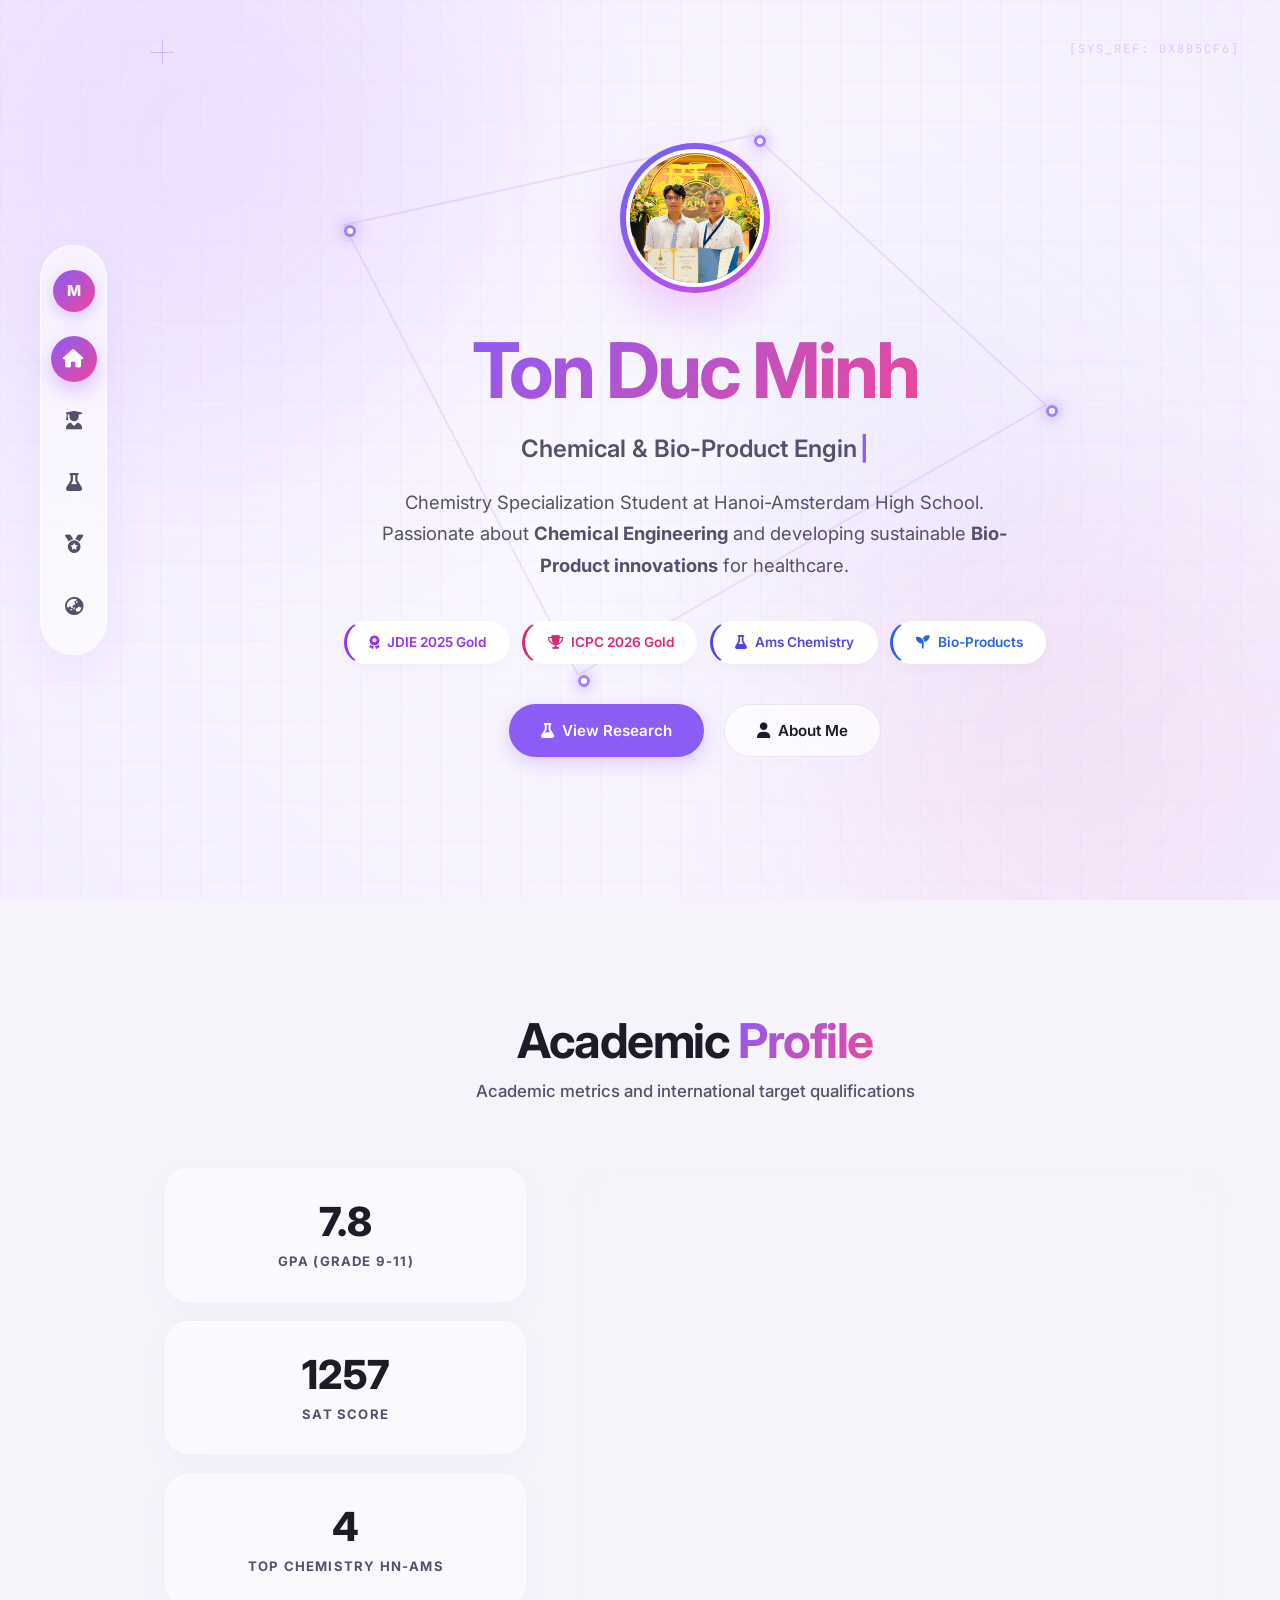
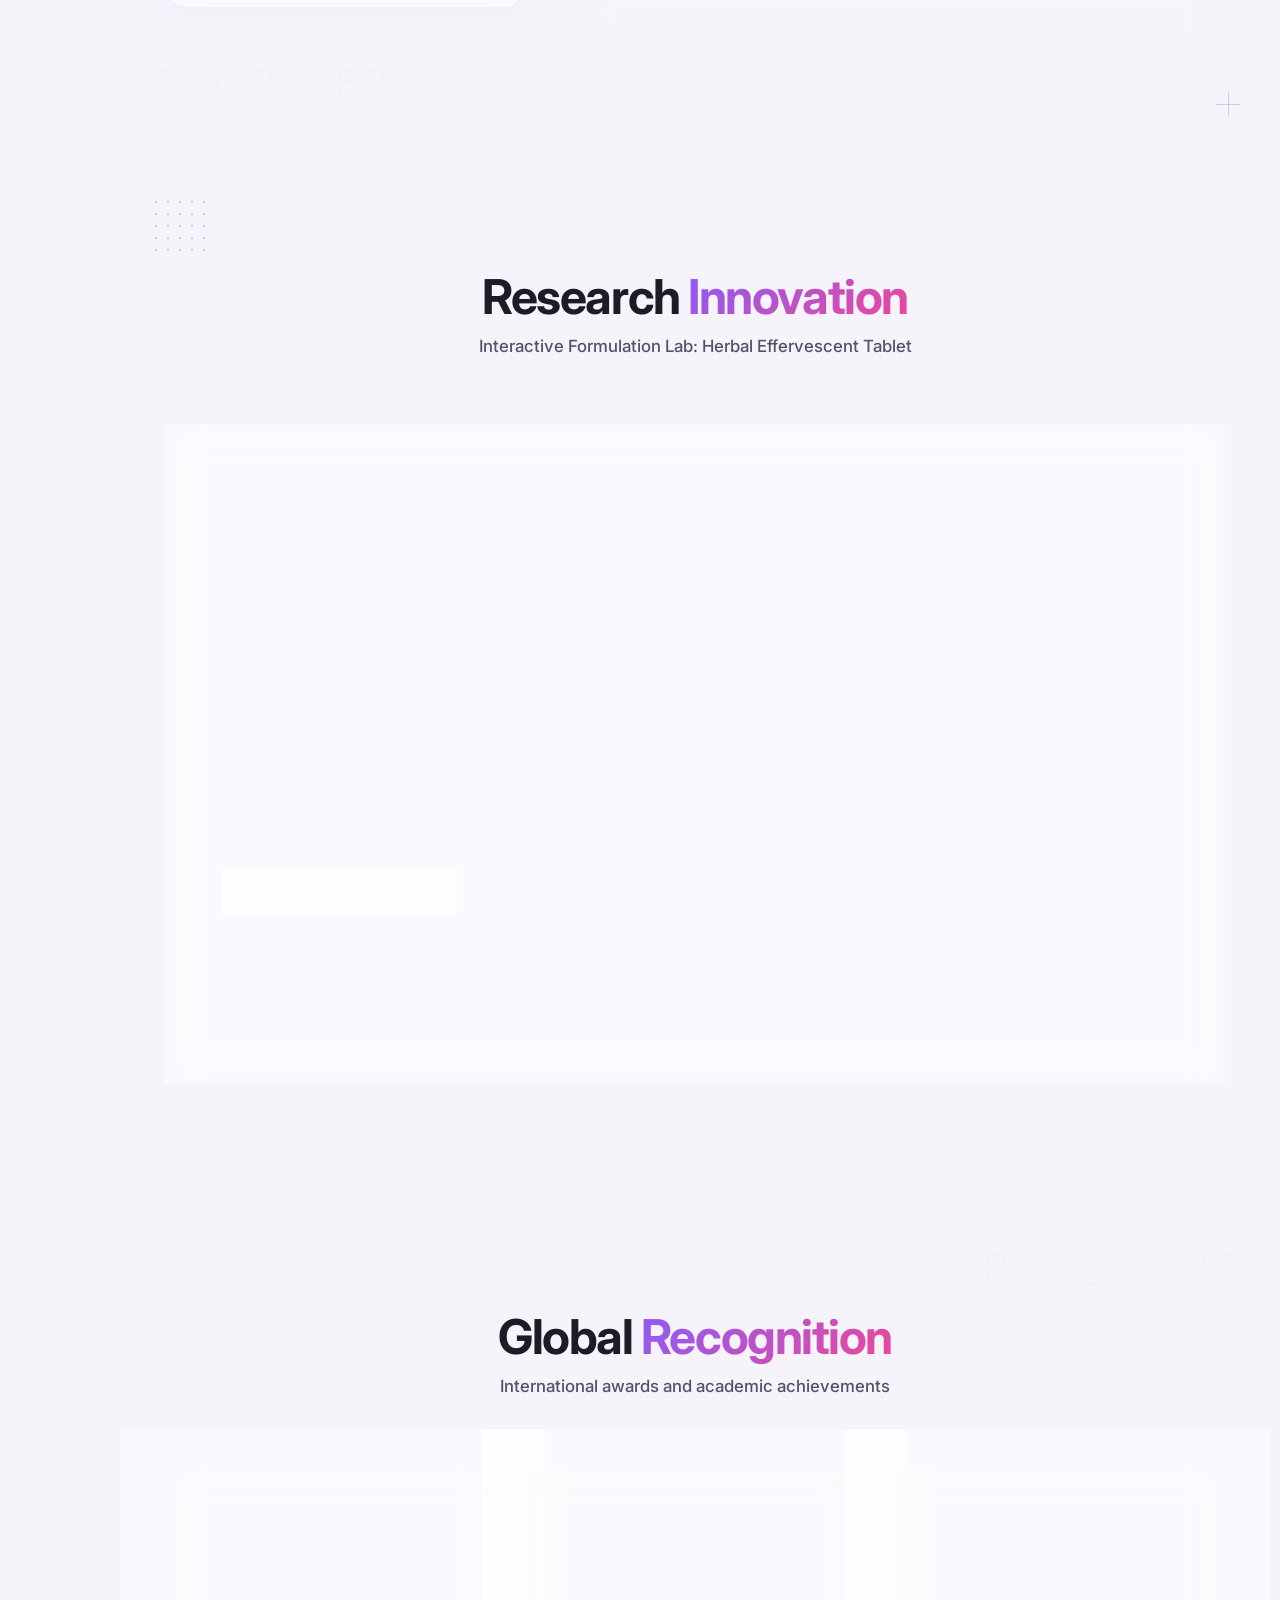
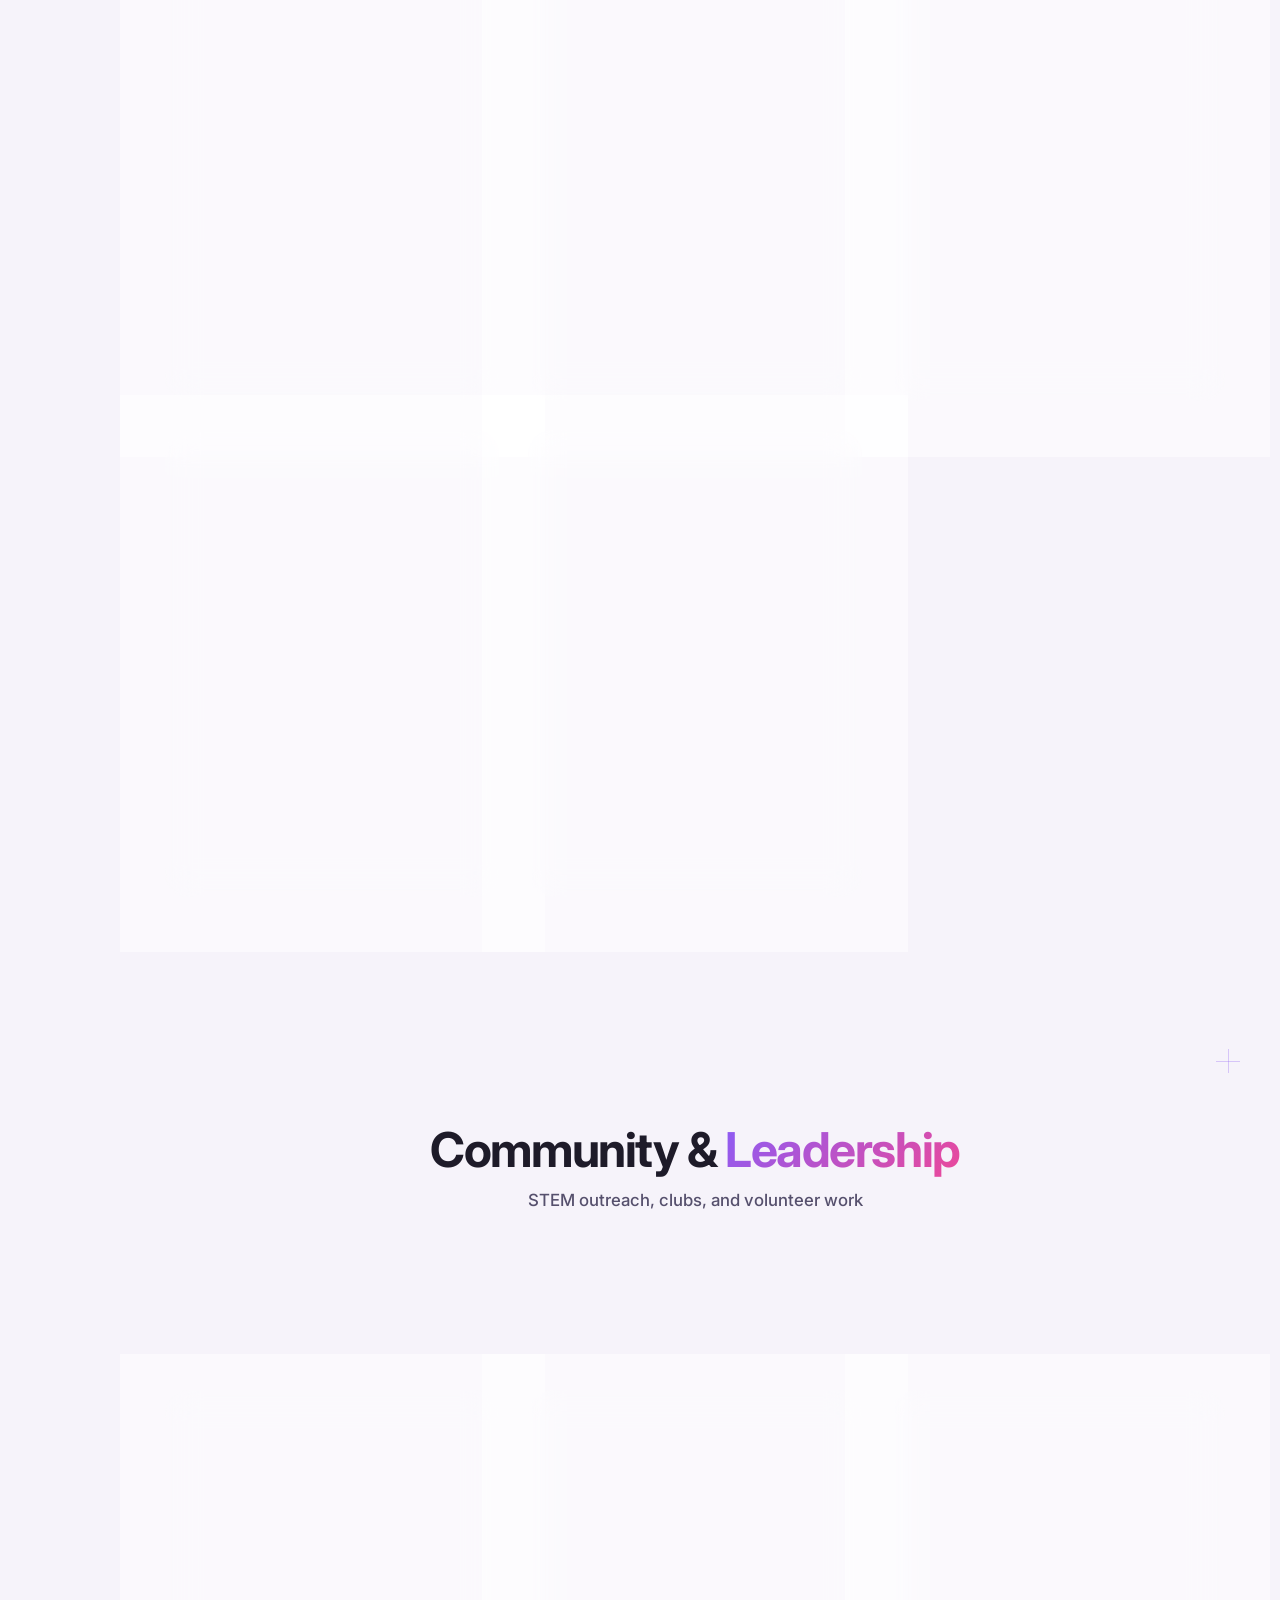
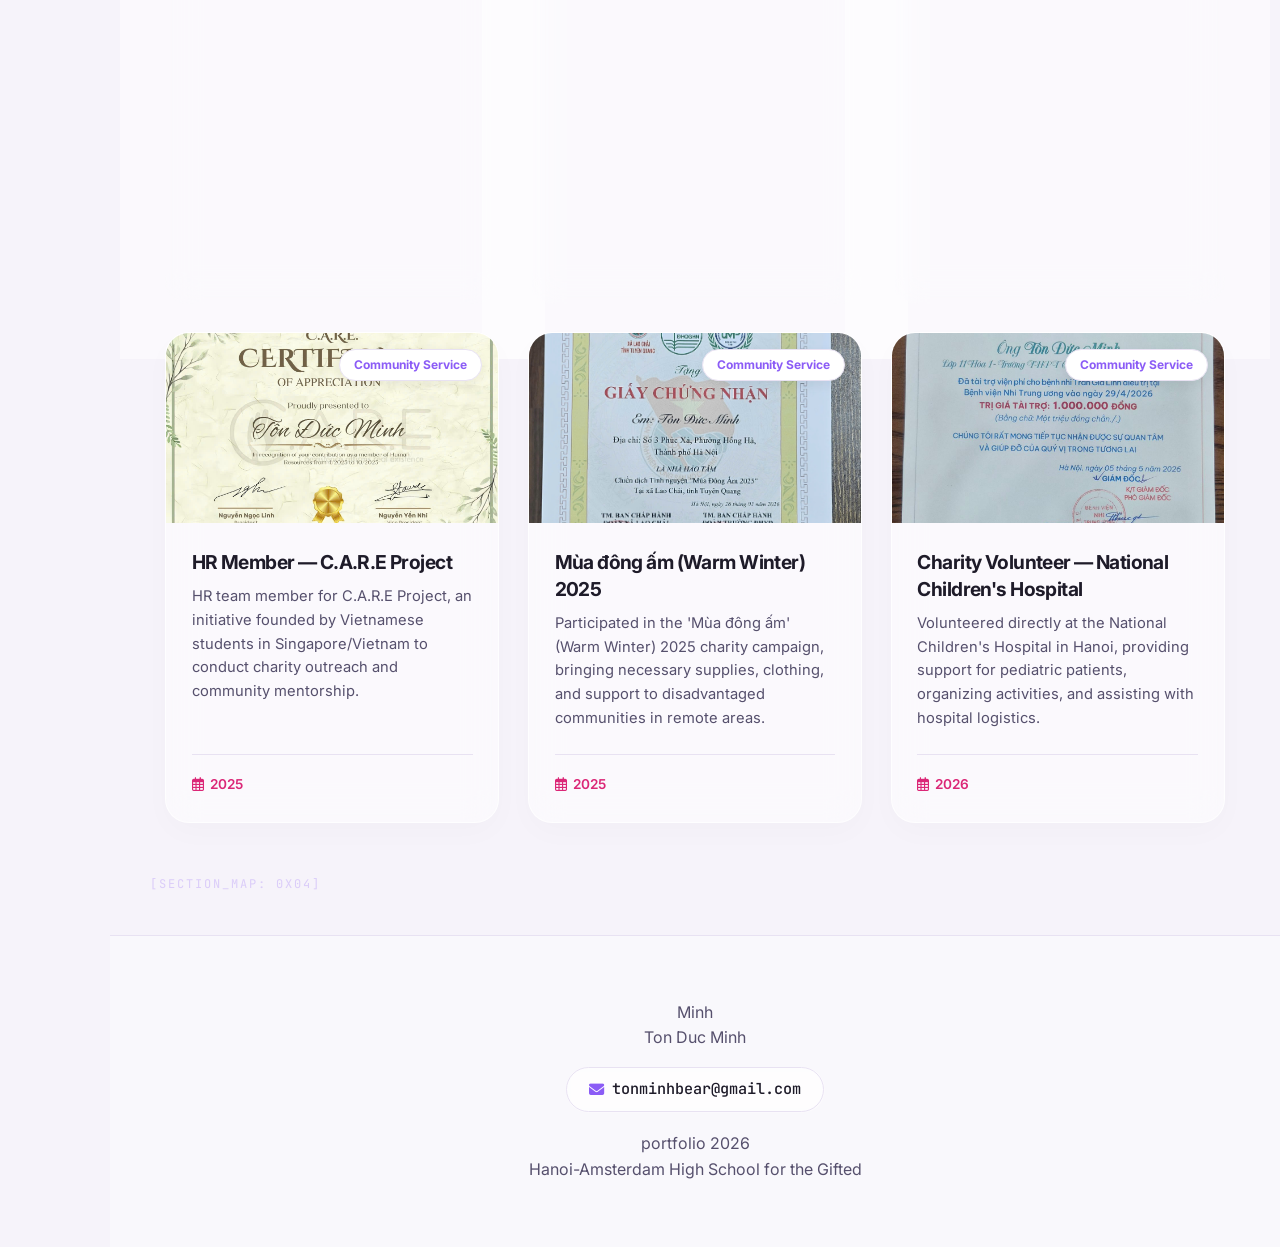
==== index.html @ 44cf68ca "Cập nhật lại nội dung" ====
<!DOCTYPE html>
<html lang="en">
<head>
    <meta charset="UTF-8">
    <meta name="viewport" content="width=device-width, initial-scale=1.0">
    <title>Duc Minh Ton — Chemical Engineering & Bio-Products</title>
    <meta name="description" content="Portfolio of Ton Duc Minh - JDIE 2025 Double Gold Medalist, ICPC 2026 Gold Medalist, and Chemical Engineering researcher.">
    
    <link rel="stylesheet" href="style.css">
    <link rel="stylesheet" href="https://cdnjs.cloudflare.com/ajax/libs/font-awesome/6.5.0/css/all.min.css">
    <link rel="stylesheet" href="https://cdn.jsdelivr.net/npm/swiper@11/swiper-bundle.min.css">
</head>
<body>

    <!-- Loading Screen -->
    <div id="loader" class="loader">
        <div class="loader-content">
            <div class="loader-logo">M</div>
            <div class="loader-text">TON DUC MINH</div>
            <div class="loader-bar"><div class="loader-progress"></div></div>
        </div>
    </div>

    <!-- Ambient Color Orbs Background -->
    <div class="particle-bg">
        <div class="orb orb-1"></div>
        <div class="orb orb-2"></div>
        <div class="orb orb-3"></div>
        <div class="cyber-grid-overlay"></div>
    </div>

    <!-- Floating Vertical Sidebar Navigation -->
    <nav class="sidebar" id="sidebar">
        <div class="sidebar-logo">M</div>
        <div class="nav-links">
            <a href="#hero" class="nav-item active" data-tooltip="Home"><i class="fas fa-home"></i></a>
            <a href="#about" class="nav-item" data-tooltip="About"><i class="fas fa-user-graduate"></i></a>
            <a href="#research" class="nav-item" data-tooltip="Lab & Research"><i class="fas fa-flask"></i></a>
            <a href="#awards" class="nav-item" data-tooltip="Awards"><i class="fas fa-medal"></i></a>
            <a href="#activities" class="nav-item" data-tooltip="Activities"><i class="fas fa-globe-asia"></i></a>
        </div>
    </nav>

    <!-- Main Content Container -->
    <main class="main-content">

        <!-- Hero Section -->
        <section id="hero" class="hero">
            <!-- Sci-Fi Scientific Grid Deco -->
            <div class="sci-deco-element target-crosshair top-left"></div>
            <div class="sci-deco-element data-string top-right">[SYS_REF: 0X8B5CF6]</div>
            
            <div class="chemical-nodes">
                <div class="c-node cn-1"></div>
                <div class="c-node cn-2"></div>
                <div class="c-node cn-3"></div>
                <div class="c-node cn-4"></div>
                <svg class="c-lines">
                    <line class="l-1" x1="20%" y1="25%" x2="55%" y2="15%"></line>
                    <line class="l-2" x1="55%" y1="15%" x2="80%" y2="45%"></line>
                    <line class="l-3" x1="80%" y1="45%" x2="40%" y2="75%"></line>
                    <line class="l-4" x1="40%" y1="75%" x2="20%" y2="25%"></line>
                </svg>
            </div>

            <div class="hero-content">
                <div class="hero-avatar-wrap">
                    <div class="hero-avatar">
                        <img src="assets/images/jdie-personal.jpg" alt="Duc Minh Ton">
                    </div>
                </div>
                
                <h1 class="hero-title"> <span class="gradient-text">Ton Duc Minh</span></h1>
                
                <div class="typewriter-box">
                    <span id="typewriter-text" class="type-text"></span><span class="cursor">|</span>
                </div>
                
                <p class="hero-desc">
                    Chemistry Specialization Student at Hanoi-Amsterdam High School. 
                    Passionate about <strong>Chemical Engineering</strong> and developing sustainable <strong>Bio-Product innovations</strong> for healthcare.
                </p>
                
                <div class="hero-badges">
                    <span class="badge-pill b-purple"><i class="fas fa-award"></i> JDIE 2025 Gold</span>
                    <span class="badge-pill b-pink"><i class="fas fa-trophy"></i> ICPC 2026 Gold</span>
                    <span class="badge-pill b-indigo"><i class="fas fa-flask"></i> Ams Chemistry</span>
                    <span class="badge-pill b-blue"><i class="fas fa-seedling"></i> Bio-Products</span>
                </div>

                <div class="hero-buttons">
                    <a href="#research" class="btn btn-primary"><i class="fas fa-flask"></i> View Research</a>
                    <a href="#about" class="btn btn-outline"><i class="fas fa-user"></i> About Me</a>
                </div>
            </div>
        </section>

        <!-- About Section -->
        <section id="about" class="section">
            <div class="sci-deco-element formula-bg bottom-left">C₆H₁₂O₆ + 6O₂</div>
            <div class="sci-deco-element target-crosshair bottom-right"></div>

            <div class="container">
                <h2 class="section-title reveal">Academic <span class="gradient-text">Profile</span></h2>
                <p class="section-subtitle reveal">Academic metrics and international target qualifications</p>
                
                <div class="about-grid">
                    <div class="stats-col">
                        <div class="stat-card reveal-stagger">
                            <div class="stat-value"><span class="counter-val" data-target="9.6">0.0</span></div>
                            <div class="stat-label">GPA (Grade 9-11)</div>
                        </div>
                        <div class="stat-card reveal-stagger">
                            <div class="stat-value"><span class="counter-val" data-target="1550">0</span></div>
                            <div class="stat-label">SAT Score</div>
                        </div>
                        <div class="stat-card reveal-stagger">
                            <div class="stat-value"><span class="counter-val" data-target="5">0</span></div>
                            <div class="stat-label">Top Chemistry HN-Ams</div>
                        </div>
                    </div>
                    
                    <div class="about-content reveal">
                        <p>
                            I am currently studying in the <span class="highlight">Chemistry Specialization</span> class at Hanoi-Amsterdam High School for the Gifted. My goal is to pursue higher education in Chemical Engineering and Bio-Product Engineering.
                        </p>
                        <p>
                            My core research focus is on synthesizing <span class="highlight">natural herbal pharmaceuticals</span> and developing environmental treatment systems. I believe that applied chemistry is the most direct way to solve modern healthcare challenges.
                        </p>
                        <p>
                            I am the lead researcher of the <strong>BioPure Acne Care</strong> cream (🥇 Double Gold at JDIE 2025) and an <strong>Herbal Effervescent Tablet</strong> for fever reduction (🥇 Gold at ICPC 2026).
                        </p>
                    </div>
                </div>
            </div>
        </section>

        <!-- Research Lab Section -->
        <section id="research" class="section">
            <div class="sci-deco-element matrix-grid top-left"></div>
            
            <div class="container">
                <h2 class="section-title reveal">Research <span class="gradient-text">Innovation</span></h2>
                <p class="section-subtitle reveal">Interactive Formulation Lab: Herbal Effervescent Tablet</p>
                
                <div class="lab-container reveal">
                    <div class="lab-info">
                        <div class="card-badge" style="position:static; display:inline-block; margin-bottom:1rem;">ICPC 2026 Gold Medal Project</div>
                        <h3>Folium Perillae & Herba Houttuyniae</h3>
                        <p>
                            This project focuses on the formulation and evaluation of herbal effervescent granules from Vietnamese medicinal plants as a sustainable, eco-friendly fever reducer.
                        </p>
                        <button class="btn btn-outline" onclick="openModal('icpc_2026')" style="margin-top:1rem;">
                            <i class="fas fa-file-alt"></i> View Documentation
                        </button>
                    </div>
                    
                    <div class="lab-widget">
                        <div class="lab-slider">
                            <label>Folium Perillae (Perilla) <span><span id="val-perilla">50</span>%</span></label>
                            <input type="range" id="slide-perilla" min="10" max="90" value="50">
                        </div>
                        <div class="lab-slider">
                            <label>Herba Houttuyniae (Houttuynia) <span><span id="val-houttuynia">50</span>%</span></label>
                            <input type="range" id="slide-houttuynia" min="10" max="90" value="50">
                        </div>
                        
                        <div class="beaker-wrap">
                            <div class="beaker">
                                <div class="liquid" id="beaker-fluid"></div>
                                <div class="bubbles" id="fever-bubbles"></div>
                            </div>
                        </div>
                        
                        <button class="btn btn-primary" style="width:100%; justify-content:center; margin-bottom:1rem;" onclick="triggerEffervescent()">
                            Synthesize Formula
                        </button>
                        
                        <div class="lab-result" id="efficacy-output">
                            Clinical Efficacy Report will appear here after synthesis.
                        </div>
                    </div>
                </div>
            </div>
        </section>

        <!-- Awards Section -->
        <section id="awards" class="section">
            <div class="sci-deco-element formula-bg top-right">R = N_A * e / F</div>
            
            <div class="container">
                <h2 class="section-title reveal">Global <span class="gradient-text">Recognition</span></h2>
                <p class="section-subtitle reveal">International awards and academic achievements</p>
                
                <div class="grid-cards" id="awards-grid">
                    <!-- Populated by JS -->
                </div>
            </div>
        </section>

        <!-- Activities Section -->
        <section id="activities" class="section">
            <div class="sci-deco-element target-crosshair top-right"></div>
            <div class="sci-deco-element data-string bottom-left">[SECTION_MAP: 0X04]</div>

            <div class="container">
                <h2 class="section-title reveal">Community & <span class="gradient-text">Leadership</span></h2>
                <p class="section-subtitle reveal">STEM outreach, clubs, and volunteer work</p>
                
                <!-- Fixed & Enhanced Glassmorphic Horizontal Filter Tabs -->
                <div class="filter-tabs-container reveal">
                    <div class="filter-tabs">
                        <button class="filter-btn active" data-filter="all"><i class="fas fa-layer-group"></i> All Activities</button>
                        <button class="filter-btn" data-filter="Leadership"><i class="fas fa-fingerprint"></i> Leadership</button>
                        <button class="filter-btn" data-filter="Community Service"><i class="fas fa-heartbeat"></i> Community Service</button>
                        <button class="filter-btn" data-filter="Club Activity"><i class="fas fa-atom"></i> Clubs</button>
                    </div>
                </div>
                
                <div class="grid-cards" id="activities-grid">
                    <!-- Populated by JS -->
                </div>
            </div>
        </section>

        <!-- Footer -->
        <footer class="footer reveal">
            <div class="container">
                <div class="logo" style="justify-content:center; margin-bottom:1rem;">
                    <div class="logo-icon">Minh</div>
                    Ton Duc Minh
                </div>
                <p class="footer-email">
                    <a href="mailto:tonminhbear@gmail.com">
                        <i class="fas fa-envelope"></i> tonminhbear@gmail.com
                    </a>
                </p>
                <p>portfolio 2026</p>
                <p>Hanoi-Amsterdam High School for the Gifted</p>
            </div>
        </footer>
    </main>

    <!-- Universal Modal System -->
    <div class="modal-overlay" id="mainModal" aria-hidden="true" role="dialog">
        <div class="modal-content">
            <div class="modal-header">
                <div class="card-badge" id="modalBadge" style="position:static; margin:0;">Category</div>
                <button class="modal-close" aria-label="Close modal">&times;</button>
            </div>
            <div class="modal-body">
                <div class="modal-media" id="modalMedia"></div>
                <div class="modal-info">
                    <h3 id="modalTitle">Title</h3>
                    <p style="color:var(--accent); font-weight:600; margin-bottom:1rem; font-size:0.9rem;" id="modalDate"></p>
                    <div id="modalDesc"></div>
                </div>
            </div>
        </div>
    </div>

    <!-- Lightbox System -->
    <div class="lightbox-overlay" id="lightbox" aria-hidden="true">
        <button class="lightbox-close">&times;</button>
        <img src="" alt="Fullscreen view" class="lightbox-img" id="lightboxImg">
    </div>

    <!-- Scripts -->
    <script src="https://cdn.jsdelivr.net/npm/swiper@11/swiper-bundle.min.js"></script>
    <script src="script.js"></script>
</body>
</html>
---- style.css ----
@import url('https://fonts.googleapis.com/css2?family=Inter:wght@300;400;500;600;700;800&family=JetBrains+Mono:wght@400;500&display=swap');

:root {
    --bg-primary: #f6f3fa; 
    --bg-secondary: #ffffff;
    --bg-glass: rgba(255, 255, 255, 0.5);
    --border-glass: rgba(255, 255, 255, 0.7);
    --border-color: #e8e2f2;
    --border-hover: #cbb9ea;
    
    --text-primary: #1e1b29; 
    --text-secondary: #56506d; 
    --text-muted: #9c95b3; 
    
    --accent: #8b5cf6; 
    --accent-glow: rgba(139, 92, 246, 0.15);
    --accent-gradient: linear-gradient(135deg, #8b5cf6, #ec4899); 
    --avatar-gradient: linear-gradient(135deg, #6366f1, #d946ef);
    
    --radius-sm: 12px;
    --radius-md: 24px;
    --radius-lg: 36px;
    --radius-pill: 50px;
    
    --transition: all 0.4s cubic-bezier(0.25, 1, 0.5, 1);
}

/* Base Reset */
* { margin: 0; padding: 0; box-sizing: border-box; }
html { scroll-behavior: smooth; font-size: 16px; }
body {
    font-family: 'Inter', sans-serif;
    background-color: var(--bg-primary);
    color: var(--text-primary);
    line-height: 1.6;
    overflow-x: hidden;
    -webkit-font-smoothing: antialiased;
}

/* Typography */
h1, h2, h3, h4 { font-weight: 700; line-height: 1.2; letter-spacing: -0.03em; }
.gradient-text {
    background: var(--accent-gradient);
    -webkit-background-clip: text;
    -webkit-text-fill-color: transparent;
    background-clip: text;
}

/* Loading Screen */
.loader {
    position: fixed; inset: 0; background: #fdfbff; z-index: 10000;
    display: flex; align-items: center; justify-content: center;
}
.loader.hide { opacity: 0; visibility: hidden; transition: opacity 0.6s, visibility 0.6s; }
.loader-content { text-align: center; }
.loader-logo { font-size: 3.5rem; font-weight: 800; background: var(--accent-gradient); -webkit-background-clip: text; -webkit-text-fill-color: transparent; margin-bottom: 0.5rem; animation: pulse 2s infinite ease-in-out; }
.loader-text { font-family: 'JetBrains Mono', monospace; font-size: 0.8rem; color: var(--text-muted); letter-spacing: 3px; margin-bottom: 1.5rem; }
.loader-bar { width: 180px; height: 3px; background: #e2e8f0; border-radius: 4px; overflow: hidden; margin: 0 auto; }
.loader-progress { width: 0%; height: 100%; background: var(--accent-gradient); animation: loadProgress 1.2s cubic-bezier(0.4, 0, 0.2, 1) forwards; }
@keyframes loadProgress { 0% { width: 0%; } 100% { width: 100%; } }
@keyframes pulse { 0%, 100% { transform: scale(1); opacity: 1; } 50% { transform: scale(0.95); opacity: 0.6; } }

/* Ambient Color Orbs Background + Grid */
.particle-bg { position: fixed; inset: 0; z-index: 0; pointer-events: none; overflow: hidden; background: radial-gradient(circle at 50% 50%, #fbf9ff 0%, #f4eeff 100%); }
.orb { position: absolute; border-radius: 50%; filter: blur(130px); opacity: 0.45; animation: floatOrb 25s infinite ease-in-out alternate; }
.orb-1 { width: 600px; height: 600px; background: rgba(168, 85, 247, 0.25); top: -150px; left: -100px; }
.orb-2 { width: 500px; height: 500px; background: rgba(236, 72, 153, 0.2); bottom: -100px; right: -50px; animation-delay: -6s; }
.orb-3 { width: 400px; height: 400px; background: rgba(99, 102, 241, 0.15); top: 30%; left: 55%; animation-delay: -12s; }
.cyber-grid-overlay {
    position: absolute; inset: 0;
    background-image: linear-gradient(rgba(139, 92, 246, 0.03) 1px, transparent 1px), linear-gradient(90deg, rgba(139, 92, 246, 0.03) 1px, transparent 1px);
    background-size: 40px 40px;
}
@keyframes floatOrb { 0% { transform: translate(0, 0) scale(1); } 100% { transform: translate(80px, 100px) scale(1.1); } }

/* Scientific Graphic Decorations */
.sci-deco-element {
    position: absolute; font-family: 'JetBrains Mono', monospace; font-size: 0.75rem;
    color: rgba(139, 92, 246, 0.25); pointer-events: none; z-index: 1; user-select: none;
}
.target-crosshair { width: 24px; height: 24px; }
.target-crosshair::before, .target-crosshair::after {
    content: ''; position: absolute; background: rgba(139, 92, 246, 0.3);
}
.target-crosshair::before { top: 12px; left: 0; width: 100%; height: 1px; }
.target-crosshair::after { left: 12px; top: 0; width: 1px; height: 100%; }

.top-left { top: 2.5rem; left: 2.5rem; }
.top-right { top: 2.5rem; right: 2.5rem; }
.bottom-left { bottom: 2.5rem; left: 2.5rem; }
.bottom-right { bottom: 2.5rem; right: 2.5rem; }

.data-string { letter-spacing: 2px; }
.formula-bg { font-size: 2.5rem; font-weight: 400; opacity: 0.05; font-family: 'Inter', sans-serif; }

.matrix-grid {
    width: 60px; height: 60px;
    background-image: radial-gradient(rgba(139, 92, 246, 0.3) 1.5px, transparent 1.5px);
    background-size: 12px 12px;
}

/* Layout Setup */
.main-content { margin-left: 110px; min-height: 100vh; position: relative; z-index: 1; }
.container { max-width: 1140px; margin: 0 auto; padding: 0 2.5rem; position: relative; z-index: 5; }
.section { padding: 7rem 0; position: relative; }
.section-title { font-size: clamp(2.2rem, 4vw, 3rem); margin-bottom: 0.5rem; text-align: center; color: var(--text-primary); }
.section-subtitle { font-size: 1.05rem; color: var(--text-secondary); text-align: center; margin-bottom: 4rem; font-weight: 500; }

/* Premium Vertical Sidebar Navigation */
.sidebar {
    position: fixed; top: 50%; left: 2.5rem;
    transform: translateY(-50%);
    background: rgba(255, 255, 255, 0.55);
    backdrop-filter: blur(20px); -webkit-backdrop-filter: blur(20px);
    border: 1px solid var(--border-glass);
    border-radius: var(--radius-pill);
    padding: 1.5rem 0.6rem;
    display: flex; flex-direction: column; align-items: center; gap: 1.5rem;
    box-shadow: 0 15px 45px rgba(139, 92, 246, 0.08);
    z-index: 1000; transition: var(--transition);
}
.sidebar-logo {
    width: 42px; height: 42px; background: var(--accent-gradient);
    border-radius: 50%; display: flex; align-items: center; justify-content: center;
    font-size: 15px; font-weight: 800; color: #fff;
    box-shadow: 0 5px 15px rgba(139, 92, 246, 0.3);
}
.sidebar .nav-links { display: flex; flex-direction: column; gap: 1rem; position: relative; }
.nav-item {
    width: 46px; height: 46px; display: flex; align-items: center; justify-content: center;
    border-radius: 50%; color: var(--text-secondary); text-decoration: none;
    font-size: 1.15rem; transition: var(--transition); position: relative;
}
.nav-item:hover { color: var(--accent); background: rgba(255,255,255,0.7); transform: translateY(-2px); }
.nav-item.active {
    background: var(--accent-gradient); color: #ffffff;
    box-shadow: 0 8px 20px rgba(168, 85, 247, 0.35);
}
.nav-item::after {
    content: attr(data-tooltip); position: absolute; left: 65px;
    background: var(--text-primary); color: #fff; padding: 5px 12px;
    border-radius: 8px; font-size: 0.75rem; font-weight: 600; opacity: 0;
    pointer-events: none; transition: opacity 0.3s, transform 0.3s;
    transform: translateX(-10px); white-space: nowrap;
}
.nav-item:hover::after { opacity: 1; transform: translateX(0); }

/* Ripple Micro-Interaction */
.ripple {
    position: absolute; border-radius: 50%; transform: scale(0);
    animation: ripple 0.6s linear; background: rgba(139, 92, 246, 0.25); pointer-events: none;
}
@keyframes ripple { to { transform: scale(4); opacity: 0; } }

/* Hero Area Layout */
.hero {
    min-height: 100vh; display: flex; align-items: center; justify-content: center;
    position: relative; overflow: hidden; padding: 2rem 0;
}
.hero-content { position: relative; z-index: 10; text-align: center; max-width: 820px; }

/* Avatar Design */
.hero-avatar-wrap { width: 150px; height: 150px; margin: 0 auto 2rem; position: relative; animation: floatAvatar 6s ease-in-out infinite; }
.hero-avatar {
    width: 100%; height: 100%; border-radius: 50%; padding: 6px; background: var(--avatar-gradient);
    box-shadow: 0 20px 45px rgba(217, 70, 239, 0.25); transform-style: preserve-3d; transition: transform 0.2s, box-shadow 0.2s;
}
.hero-avatar img { width: 100%; height: 100%; border-radius: 50%; object-fit: cover; border: 4px solid #fff; pointer-events: none; }
@keyframes floatAvatar { 0%, 100% { transform: translateY(0); } 50% { transform: translateY(-12px); } }

.hero-title { font-size: clamp(3rem, 6vw, 4.8rem); margin-bottom: 0.8rem; letter-spacing: -0.04em; color: var(--text-primary); }

/* Typewriter Visual Box */
.typewriter-box { font-size: clamp(1.2rem, 2.5vw, 1.5rem); font-weight: 600; color: var(--text-secondary); margin-bottom: 1.2rem; min-height: 35px; }
.cursor { display: inline-block; margin-left: 3px; color: var(--accent); font-weight: 700; animation: blink-cur 0.9s step-end infinite; }
@keyframes blink-cur { 50% { opacity: 0; } }

.hero-desc { font-size: 1.15rem; color: var(--text-secondary); margin-bottom: 2.5rem; max-width: 640px; margin-left: auto; margin-right: auto; line-height: 1.7; }

/* Badges Systems */
.hero-badges { display: flex; gap: 0.8rem; justify-content: center; flex-wrap: wrap; margin-bottom: 2.5rem; }
.badge-pill {
    padding: 0.6rem 1.4rem; border-radius: var(--radius-pill); font-size: 0.85rem; font-weight: 600;
    display: inline-flex; align-items: center; gap: 8px; box-shadow: 0 4px 15px rgba(0,0,0,0.03);
    background: #ffffff; border: 1px solid rgba(255,255,255,0.8); transition: var(--transition);
}
.badge-pill:hover { transform: translateY(-4px); box-shadow: 0 12px 24px rgba(139, 92, 246, 0.12); }
.b-purple { color: #9333ea; border-left: 3px solid #9333ea; }
.b-pink { color: #db2777; border-left: 3px solid #db2777; }
.b-indigo { color: #4f46e5; border-left: 3px solid #4f46e5; }
.b-blue { color: #2563eb; border-left: 3px solid #2563eb; }

/* Action Control Buttons */
.hero-buttons { display: flex; gap: 1.2rem; justify-content: center; flex-wrap: wrap; }
.btn {
    display: inline-flex; align-items: center; gap: 8px; padding: 0.85rem 2rem;
    border-radius: var(--radius-pill); font-weight: 600; font-size: 0.95rem; cursor: pointer;
    transition: transform 0.4s cubic-bezier(0.175, 0.885, 0.32, 1.275), box-shadow 0.4s, background 0.4s;
    text-decoration: none; position: relative; overflow: hidden;
}
.btn-primary { background: var(--accent); color: #ffffff; border: none; box-shadow: 0 6px 20px rgba(139, 92, 246, 0.25); }
.btn-primary:hover { transform: scale(1.04); box-shadow: 0 12px 30px rgba(139, 92, 246, 0.4); background: #7c3aed; }
.btn-outline { background: rgba(255,255,255,0.7); color: var(--text-primary); border: 1px solid var(--border-color); backdrop-filter: blur(5px); }
.btn-outline:hover { background: #ffffff; border-color: var(--accent); color: var(--accent); transform: scale(1.04); box-shadow: 0 12px 25px rgba(0,0,0,0.04); }

/* Molecular Nodes Background */
.chemical-nodes { position: absolute; inset: 0; pointer-events: none; z-index: 1; opacity: 0.75; }
.c-node { position: absolute; width: 12px; height: 12px; border-radius: 50%; background: #ffffff; border: 3px solid var(--accent); box-shadow: 0 0 15px var(--accent); animation: pulseNode 4s infinite alternate; }
.cn-1 { top: 25%; left: 20%; }
.cn-2 { top: 15%; left: 55%; animation-delay: 1s; }
.cn-3 { top: 45%; left: 80%; animation-delay: 2s; }
.cn-4 { top: 75%; left: 40%; animation-delay: 3s; }
.c-lines { position: absolute; inset: 0; width: 100%; height: 100%; stroke: rgba(139, 92, 246, 0.18); stroke-width: 2; fill: none; }
@keyframes pulseNode { 0% { transform: scale(1); opacity: 0.6; } 100% { transform: scale(1.4); opacity: 1; } }

/* Entrance Animations */
.hero-content > * { opacity: 0; transform: translateY(35px); filter: blur(5px); transition: all 0.8s cubic-bezier(0.25, 1, 0.5, 1); }
.hero.play-animation .hero-avatar-wrap { opacity: 1; transform: translateY(0); filter: blur(0); transition-delay: 0.1s; }
.hero.play-animation .hero-title { opacity: 1; transform: translateY(0); filter: blur(0); transition-delay: 0.25s; }
.hero.play-animation .typewriter-box { opacity: 1; transform: translateY(0); filter: blur(0); transition-delay: 0.35s; }
.hero.play-animation .hero-desc { opacity: 1; transform: translateY(0); filter: blur(0); transition-delay: 0.45s; }
.hero.play-animation .hero-badges { opacity: 1; transform: translateY(0); filter: blur(0); transition-delay: 0.55s; }
.hero.play-animation .hero-buttons { opacity: 1; transform: translateY(0); filter: blur(0); transition-delay: 0.65s; }

/* Academic Profile Area */
.about-grid { display: grid; grid-template-columns: 1fr 1.8fr; gap: 3rem; align-items: start; }
.stats-col { display: flex; flex-direction: column; gap: 1.2rem; }
.stat-card {
    background: var(--bg-glass); border: 1px solid var(--border-glass); backdrop-filter: blur(16px); -webkit-backdrop-filter: blur(16px);
    border-radius: var(--radius-md); padding: 1.8rem; text-align: center;
    box-shadow: 0 10px 30px rgba(139, 92, 246, 0.03); transition: var(--transition);
}
.stat-card:hover { border-color: var(--border-hover); transform: translateY(-5px); box-shadow: 0 15px 35px rgba(139, 92, 246, 0.08); }
.stat-value { font-size: 2.5rem; font-weight: 800; color: var(--text-primary); line-height: 1.2; margin-bottom: 0.3rem; }
.stat-label { font-size: 0.82rem; color: var(--text-secondary); font-weight: 700; text-transform: uppercase; letter-spacing: 1.2px; }

.about-content {
    background: var(--bg-glass); border: 1px solid var(--border-glass); backdrop-filter: blur(16px); -webkit-backdrop-filter: blur(16px);
    border-radius: var(--radius-lg); padding: 3rem; box-shadow: 0 10px 30px rgba(139, 92, 246, 0.03);
}
.about-content p { color: var(--text-secondary); margin-bottom: 1.4rem; font-size: 1.08rem; line-height: 1.75; }
.about-content p:last-child { margin-bottom: 0; }
.highlight { color: var(--accent); font-weight: 600; }

/* FIXED & UPGRADED HORIZONTAL FILTER TABS */
.filter-tabs-container {
    width: 100%; display: flex; justify-content: center; margin-bottom: 3.5rem;
}
.filter-tabs {
    display: inline-flex; justify-content: center; align-items: center; gap: 0.5rem;
    padding: 0.5rem; background: rgba(255, 255, 255, 0.6);
    border-radius: var(--radius-pill); border: 1px solid var(--border-glass);
    backdrop-filter: blur(20px); -webkit-backdrop-filter: blur(20px);
    box-shadow: 0 8px 32px rgba(139, 92, 246, 0.04);
}
.filter-btn {
    background: transparent; border: none; color: var(--text-secondary);
    padding: 0.7rem 1.5rem; border-radius: var(--radius-pill); font-size: 0.9rem;
    font-weight: 600; cursor: pointer; transition: var(--transition);
    display: flex; align-items: center; gap: 8px; white-space: nowrap;
}
.filter-btn i { font-size: 0.85rem; opacity: 0.7; transition: transform 0.3s; }
.filter-btn:hover { color: var(--accent); background: rgba(255, 255, 255, 0.8); }
.filter-btn:hover i { transform: rotate(15deg); }

/* Active State matching image layout flawlessly */
.filter-btn.active {
    background: #1e1b29; color: #ffffff;
    box-shadow: 0 10px 25px rgba(30, 27, 41, 0.25);
}
.filter-btn.active i { opacity: 1; }

/* Grid Cards Layout */
.grid-cards { display: grid; grid-template-columns: repeat(3, 1fr); gap: 1.8rem; }
@media(max-width: 1100px) { .grid-cards { grid-template-columns: repeat(2, 1fr); } }
@media(max-width: 680px) { .grid-cards { grid-template-columns: 1fr; } }

.card {
    background: var(--bg-glass); border: 1px solid var(--border-glass); backdrop-filter: blur(16px); -webkit-backdrop-filter: blur(16px);
    border-radius: var(--radius-md); overflow: hidden; display: flex; flex-direction: column;
    box-shadow: 0 10px 30px rgba(0,0,0,0.02); transition: transform 0.4s cubic-bezier(0.16, 1, 0.3, 1), box-shadow 0.4s, border-color 0.3s;
}
.card:hover { border-color: var(--accent); transform: translateY(-8px); box-shadow: 0 20px 40px rgba(139, 92, 246, 0.12); }

.card-img-wrap { position: relative; width: 100%; height: 190px; background: #eae4f5; display: flex; align-items: center; justify-content: center; overflow: hidden; }
.card-img-wrap img { width: 100%; height: 100%; object-fit: cover; transition: transform 0.6s cubic-bezier(0.16, 1, 0.3, 1); }
.card:hover .card-img-wrap img { transform: scale(1.06); }

.card-overlay { position: absolute; inset: 0; background: rgba(253, 251, 255, 0.88); backdrop-filter: blur(3px); display: flex; align-items: center; justify-content: center; opacity: 0; transition: opacity 0.4s; z-index: 2; }
.card:hover .card-overlay { opacity: 1; }

.btn-view {
    background: var(--accent); color: #fff; border: none; padding: 11px 22px; border-radius: var(--radius-pill);
    font-weight: 600; font-size: 0.9rem; cursor: pointer; transform: translateY(20px); transition: transform 0.4s cubic-bezier(0.16, 1, 0.3, 1);
    pointer-events: none; box-shadow: 0 5px 15px rgba(139, 92, 246, 0.3); display: inline-flex; align-items: center; gap: 6px;
}
.card:hover .btn-view { transform: translateY(0); pointer-events: auto; }
.btn-view:hover { background: #7c3aed; }

.card-badge { position: absolute; top: 1rem; right: 1rem; background: #ffffff; color: var(--accent); padding: 5px 14px; border-radius: var(--radius-pill); font-size: 0.75rem; font-weight: 700; box-shadow: 0 4px 12px rgba(0,0,0,0.06); z-index: 3; border: 1px solid var(--border-color); }
.card-content { padding: 1.6rem; flex: 1; display: flex; flex-direction: column; }
.card-title { font-size: 1.2rem; margin-bottom: 0.6rem; color: var(--text-primary); line-height: 1.4; font-weight: 700; }
.card-desc { font-size: 0.92rem; color: var(--text-secondary); margin-bottom: 1.5rem; flex: 1; line-height: 1.6; }
.card-meta { display: flex; align-items: center; justify-content: space-between; margin-top: auto; padding-top: 1.2rem; border-top: 1px solid var(--border-color); }
.card-date { font-size: 0.85rem; color: #db2777; display: flex; align-items: center; gap: 6px; font-weight: 600; }

/* Interactive Chemical Lab Widget */
.lab-container {
    background: var(--bg-glass); border: 1px solid var(--border-glass); backdrop-filter: blur(16px); -webkit-backdrop-filter: blur(16px);
    border-radius: var(--radius-lg); padding: 3.5rem; display: grid; grid-template-columns: 1fr 1fr; gap: 4rem; align-items: center;
}
@media(max-width: 950px) { .lab-container { grid-template-columns: 1fr; gap: 3rem; padding: 2rem; } }
.lab-info h3 { font-size: 1.8rem; margin-bottom: 1.2rem; color: var(--text-primary); }
.lab-info p { color: var(--text-secondary); margin-bottom: 1.2rem; font-size: 1.02rem; }

.lab-widget { background: rgba(255, 255, 255, 0.4); border: 1px solid var(--border-color); border-radius: var(--radius-md); padding: 2rem; }
.lab-slider { margin-bottom: 1.6rem; }
.lab-slider label { display: flex; justify-content: space-between; font-size: 0.88rem; color: var(--text-secondary); font-weight: 600; margin-bottom: 8px; }
.lab-slider input[type=range] { width: 100%; -webkit-appearance: none; background: #e2dcf0; height: 6px; border-radius: 3px; outline: none; }
.lab-slider input[type=range]::-webkit-slider-thumb { -webkit-appearance: none; width: 20px; height: 20px; border-radius: 50%; background: var(--accent); cursor: pointer; box-shadow: 0 3px 8px rgba(139,92,246,0.3); transition: transform 0.2s; }
.lab-slider input[type=range]::-webkit-slider-thumb:hover { transform: scale(1.15); }

.beaker-wrap { height: 130px; display: flex; align-items: flex-end; justify-content: center; margin: 2rem 0; }
.beaker { width: 85px; height: 110px; border: 3px solid #cbd1df; border-top: none; border-radius: 0 0 14px 14px; position: relative; overflow: hidden; background: #fff; }
.liquid { position: absolute; bottom: 0; left: 0; width: 100%; height: 50%; background: var(--accent-gradient); transition: height 0.6s cubic-bezier(0.16, 1, 0.3, 1); }
.bubbles { position: absolute; inset: 0; overflow: hidden; pointer-events: none; }
.bubble { position: absolute; bottom: -10px; background: rgba(255,255,255,0.75); border-radius: 50%; animation: rise infinite ease-in; }
@keyframes rise { 0% { transform: translateY(0) scale(1); opacity: 0; } 50% { opacity: 1; } 100% { transform: translateY(-130px) scale(1.4); opacity: 0; } }
.lab-result { background: rgba(255,255,255,0.8); border: 1px solid var(--border-color); padding: 1.2rem; border-radius: var(--radius-sm); font-size: 0.92rem; color: var(--text-primary); min-height: 85px; text-align: center; }

/* Transitions */
img.lazy { opacity: 0; transition: opacity 0.6s ease; }
img.loaded { opacity: 1; }
.footer { border-top: 1px solid var(--border-color); padding: 4rem 0; text-align: center; color: var(--text-secondary); background: rgba(255,255,255,0.4); }
.footer-email { margin-bottom: 1.2rem; }
.footer-email a { color: var(--text-primary); text-decoration: none; font-weight: 500; font-family: 'JetBrains Mono', monospace; display: inline-flex; align-items: center; gap: 8px; font-size: 0.95rem; transition: var(--transition); padding: 0.6rem 1.4rem; border-radius: var(--radius-pill); border: 1px solid var(--border-color); background: rgba(255, 255, 255, 0.5); backdrop-filter: blur(5px); }
.footer-email a i { color: var(--accent); transition: transform 0.3s; }
.footer-email a:hover { color: var(--accent); border-color: var(--accent); background: rgba(255, 255, 255, 0.9); box-shadow: 0 4px 15px var(--accent-glow); }
.footer-email a:hover i { transform: scale(1.1) rotate(-10deg); }

/* Modal & Lightbox Popups */
.modal-overlay, .lightbox-overlay {
    position: fixed; inset: 0; background: rgba(30, 27, 41, 0.7); backdrop-filter: blur(12px); -webkit-backdrop-filter: blur(12px);
    z-index: 9999; display: flex; align-items: center; justify-content: center; opacity: 0; pointer-events: none; transition: opacity 0.4s ease;
}
.modal-overlay.active, .lightbox-overlay.active { opacity: 1; pointer-events: auto; }
.modal-content {
    background: #ffffff; width: 92%; max-width: 960px; border-radius: var(--radius-lg); overflow: hidden; box-shadow: 0 30px 60px rgba(0,0,0,0.2);
    transform: translateY(40px) scale(0.96); transition: all 0.5s cubic-bezier(0.16, 1, 0.3, 1); max-height: 88vh; display: flex; flex-direction: column;
}
.modal-overlay.active .modal-content { transform: translateY(0) scale(1); }
.modal-header { padding: 1.5rem 2rem; border-bottom: 1px solid var(--border-color); display: flex; justify-content: space-between; align-items: center; }
.modal-close, .lightbox-close { background: none; border: none; color: var(--text-muted); font-size: 1.8rem; cursor: pointer; }
.lightbox-close { position: absolute; top: 1.5rem; right: 2rem; font-size: 2.5rem; color: #fff; z-index: 10000; }
.modal-body { padding: 2rem; overflow-y: auto; display: flex; gap: 2.5rem; }
@media(max-width: 850px) { .modal-body { flex-direction: column; } }

.modal-media { flex: 1.4; position: relative; background: #fbf9ff; border-radius: var(--radius-md); border: 1px solid var(--border-color); overflow: hidden; min-height: 340px; display: flex; flex-direction: column; }
.modal-media > img { flex: 1; width: 100%; height: 340px; object-fit: contain; cursor: zoom-in; padding: 12px; }
.modal-nav { position: absolute; top: calc(50% - 20px); background: #ffffff; border: 1px solid var(--border-color); color: var(--text-primary); width: 40px; height: 40px; border-radius: 50%; cursor: pointer; display: flex; align-items: center; justify-content: center; box-shadow: 0 4px 12px rgba(0,0,0,0.08); }
.modal-thumbs { display: flex; gap: 10px; padding: 12px; background: #ffffff; border-top: 1px solid var(--border-color); overflow-x: auto; }
.modal-thumb { width: 55px; height: 55px; object-fit: cover; border-radius: 8px; cursor: pointer; border: 2px solid transparent; opacity: 0.5; }
.modal-thumb.active { border-color: var(--accent); opacity: 1; }
.modal-info { flex: 1; }
.modal-info h3 { margin-bottom: 1rem; font-size: 1.4rem; color: var(--text-primary); }

/* Scroll Reveals */
.reveal { opacity: 0; transform: translateY(35px); filter: blur(4px); transition: all 0.8s cubic-bezier(0.25, 1, 0.5, 1); }
.reveal.visible { opacity: 1; transform: translateY(0); filter: blur(0); }
.reveal-stagger { opacity: 0; transform: translateY(35px); transition: opacity 0.6s cubic-bezier(0.25, 1, 0.5, 1), transform 0.6s cubic-bezier(0.25, 1, 0.5, 1); }
.reveal-stagger.visible { opacity: 1; transform: translateY(0); }

/* Responsive Adapters */
@media (max-width: 880px) {
    .sidebar {
        top: auto; bottom: 1.2rem; left: 50%; transform: translateX(-50%);
        flex-direction: row; padding: 0.6rem 1.5rem; border-radius: var(--radius-pill); gap: 1.5rem;
    }
    .sidebar-logo, .nav-item::after { display: none; }
    .sidebar .nav-links { flex-direction: row; gap: 1.2rem; }
    .main-content { margin-left: 0; padding-bottom: 80px; }
    .container { padding: 0 1.5rem; }
    .about-grid { grid-template-columns: 1fr; gap: 2rem; }
    .section { padding: 4.5rem 0; }
    .filter-tabs { width: 100%; overflow-x: auto; justify-content: flex-start; padding: 0.5rem 1rem; }
}
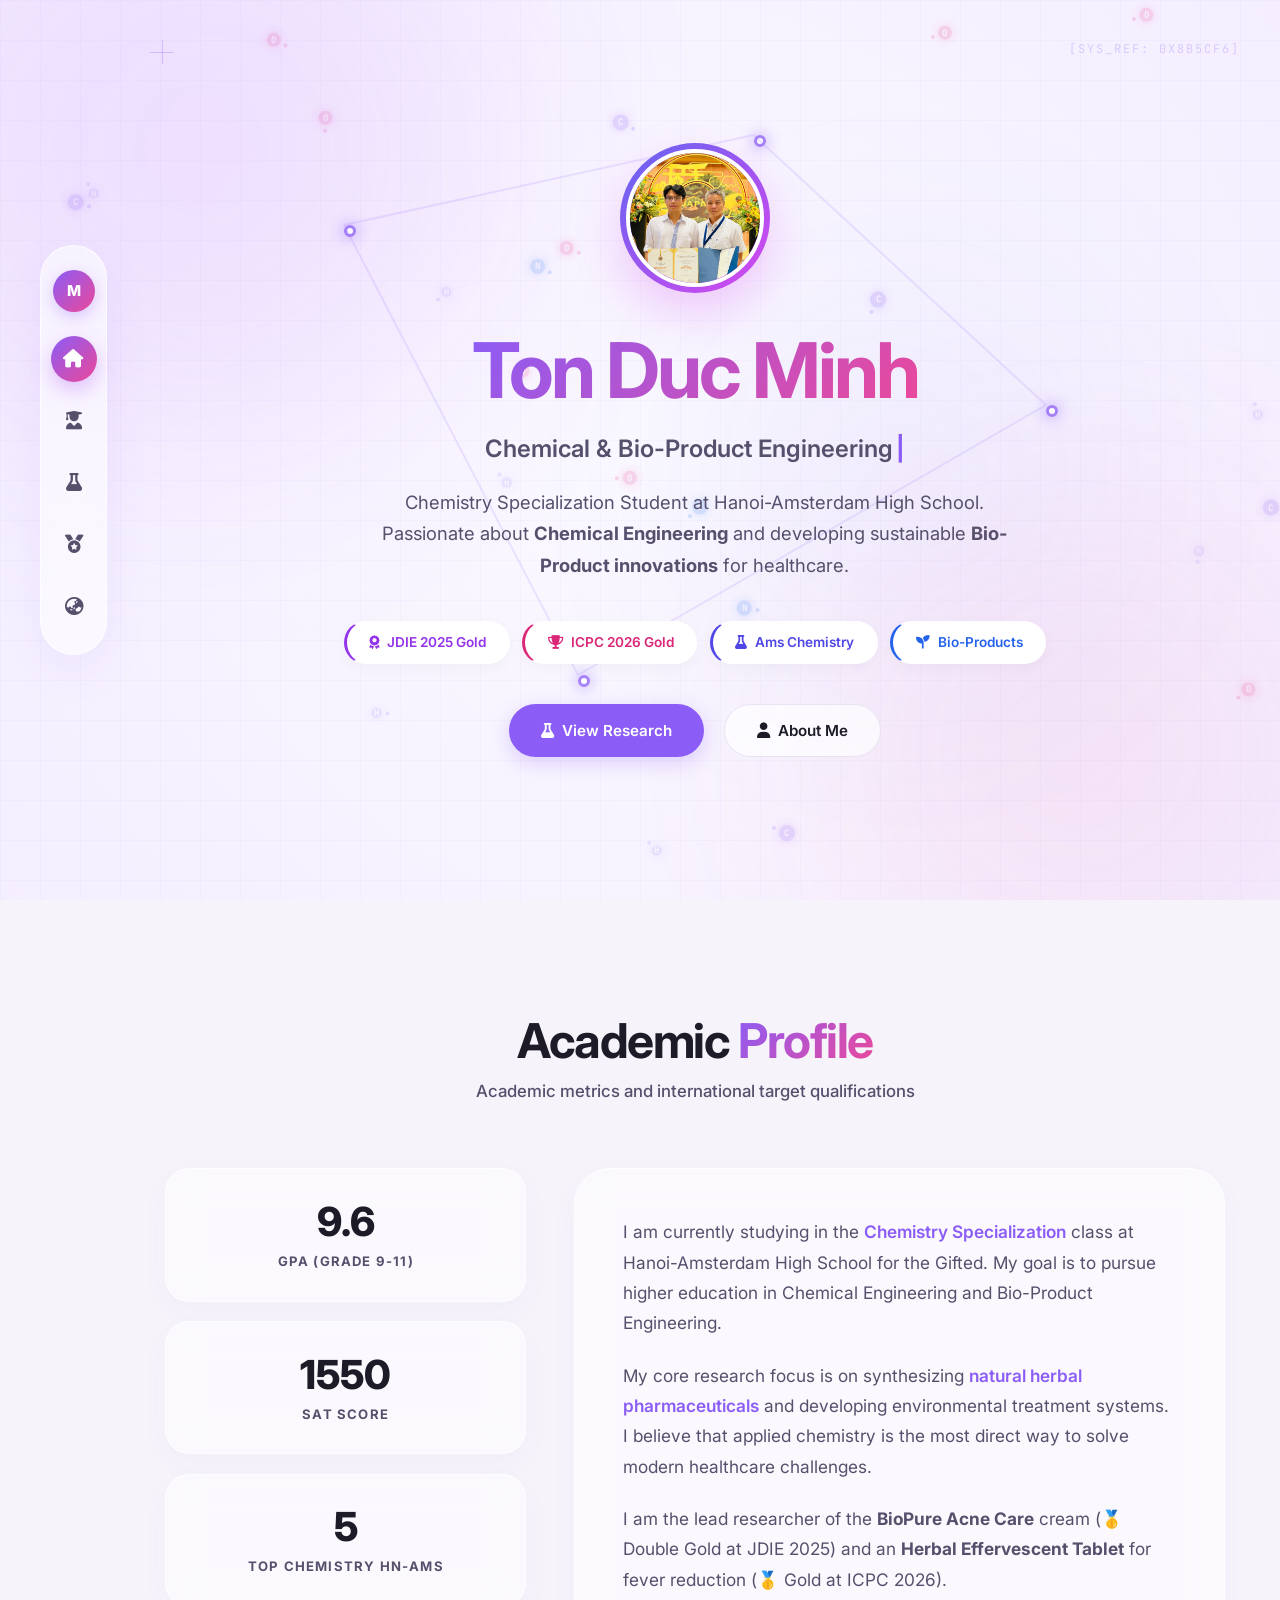
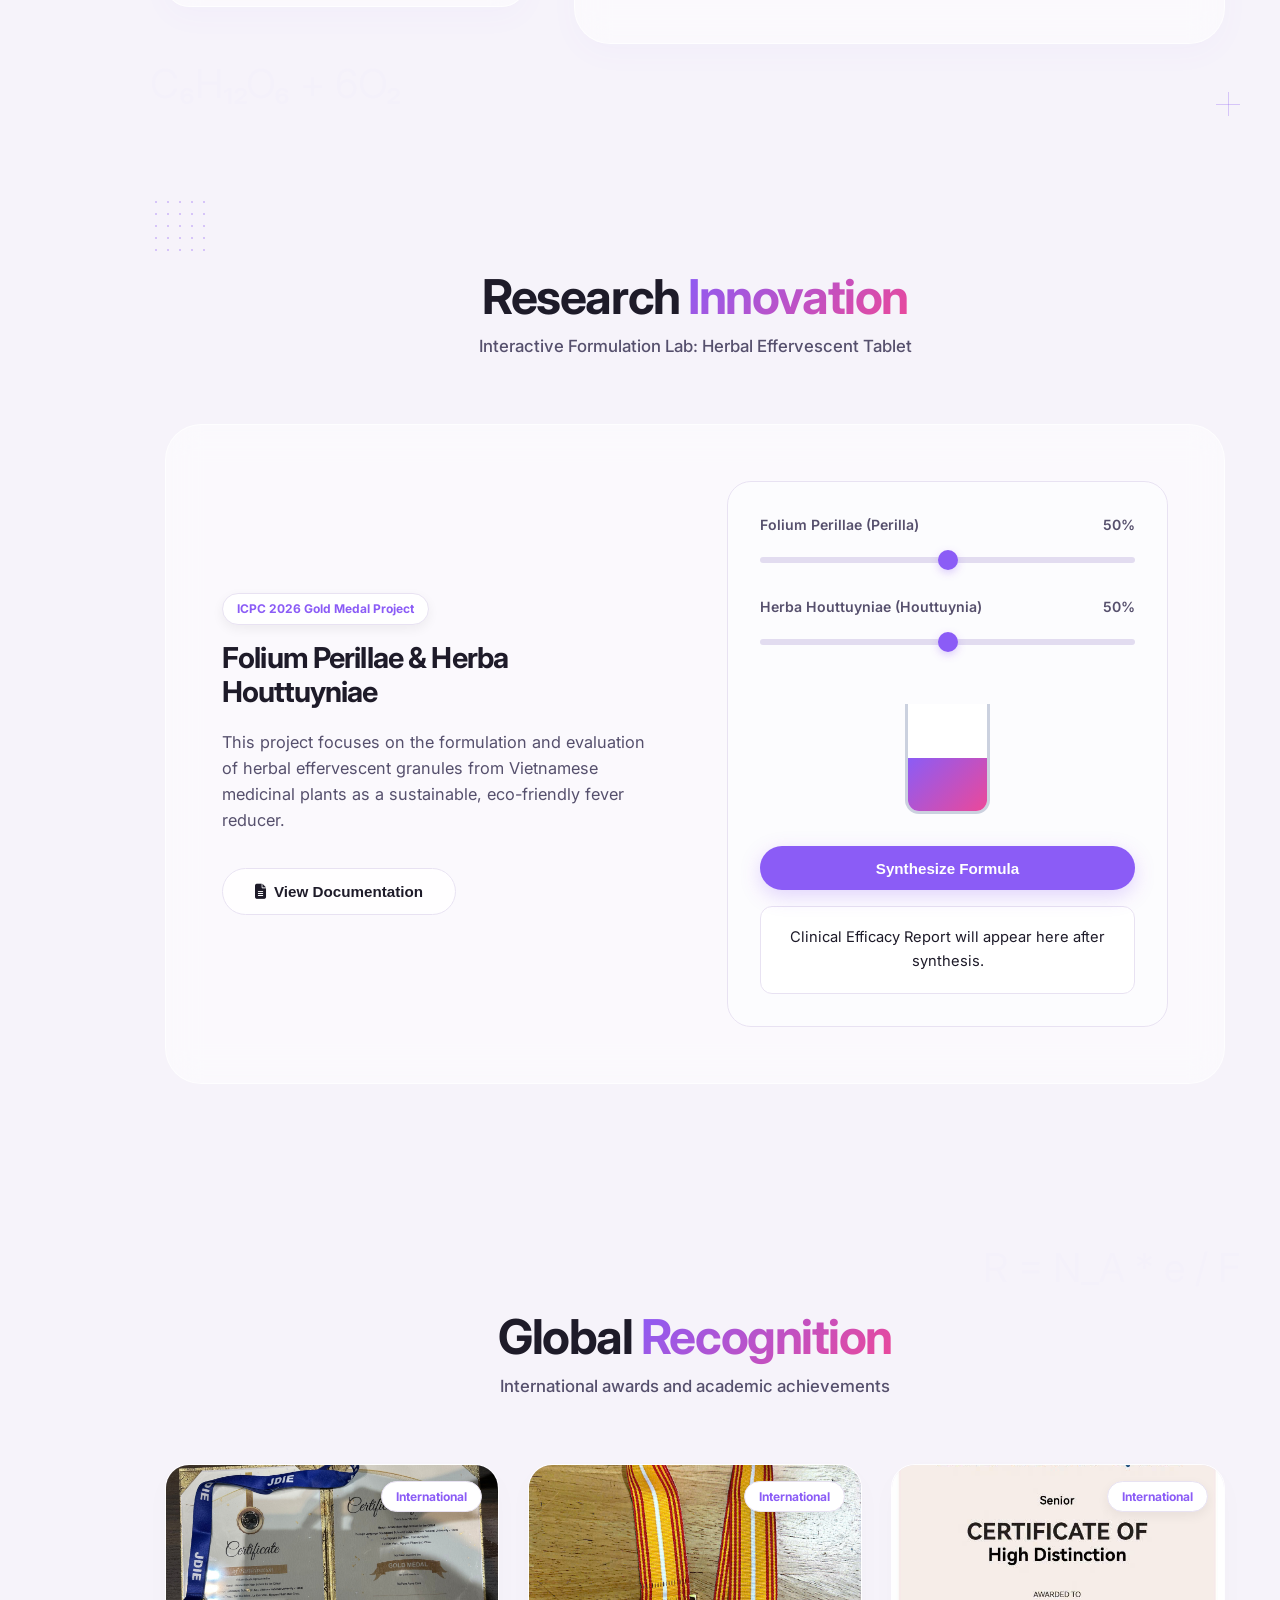
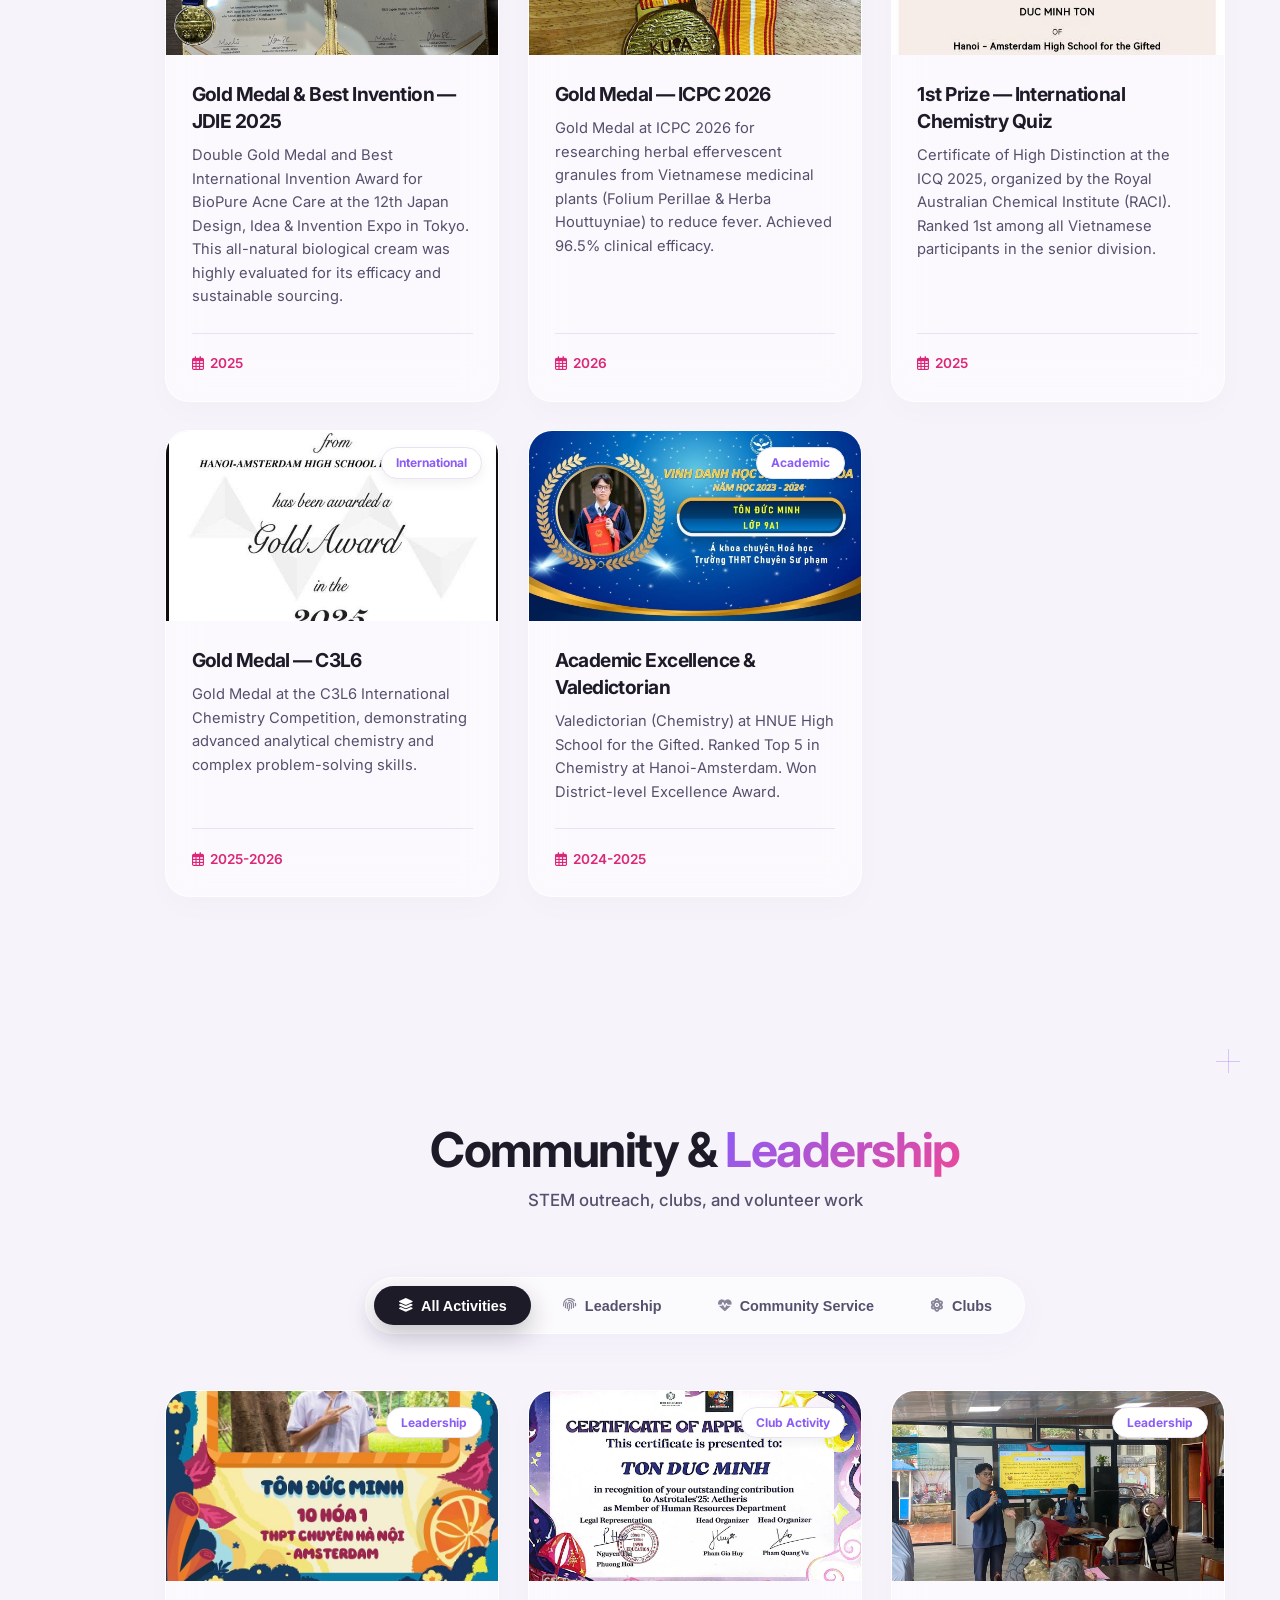
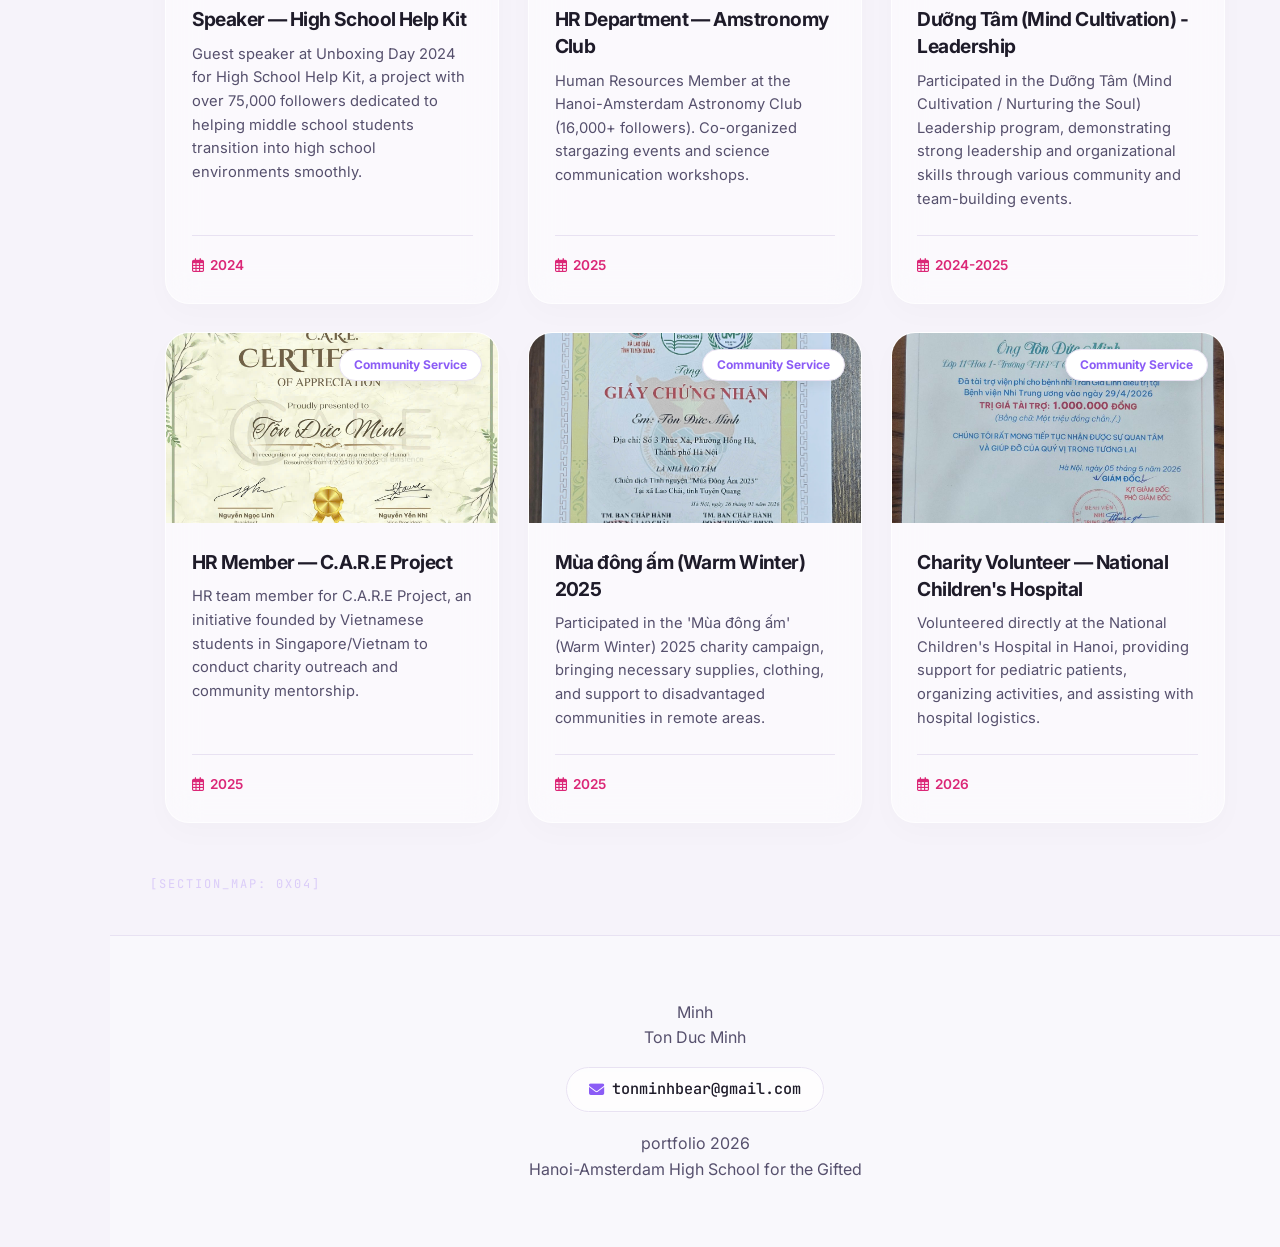
==== commit 39fcf4aa: "thêm backgroud" ====
--- a/index.html
+++ b/index.html
@@ -23,6 +23,7 @@
 
     <!-- Ambient Color Orbs Background -->
     <div class="particle-bg">
+        <canvas id="chemical-canvas" style="position: absolute; inset: 0; width: 100%; height: 100%; opacity: 0.20; pointer-events: none;"></canvas>
         <div class="orb orb-1"></div>
         <div class="orb orb-2"></div>
         <div class="orb orb-3"></div>
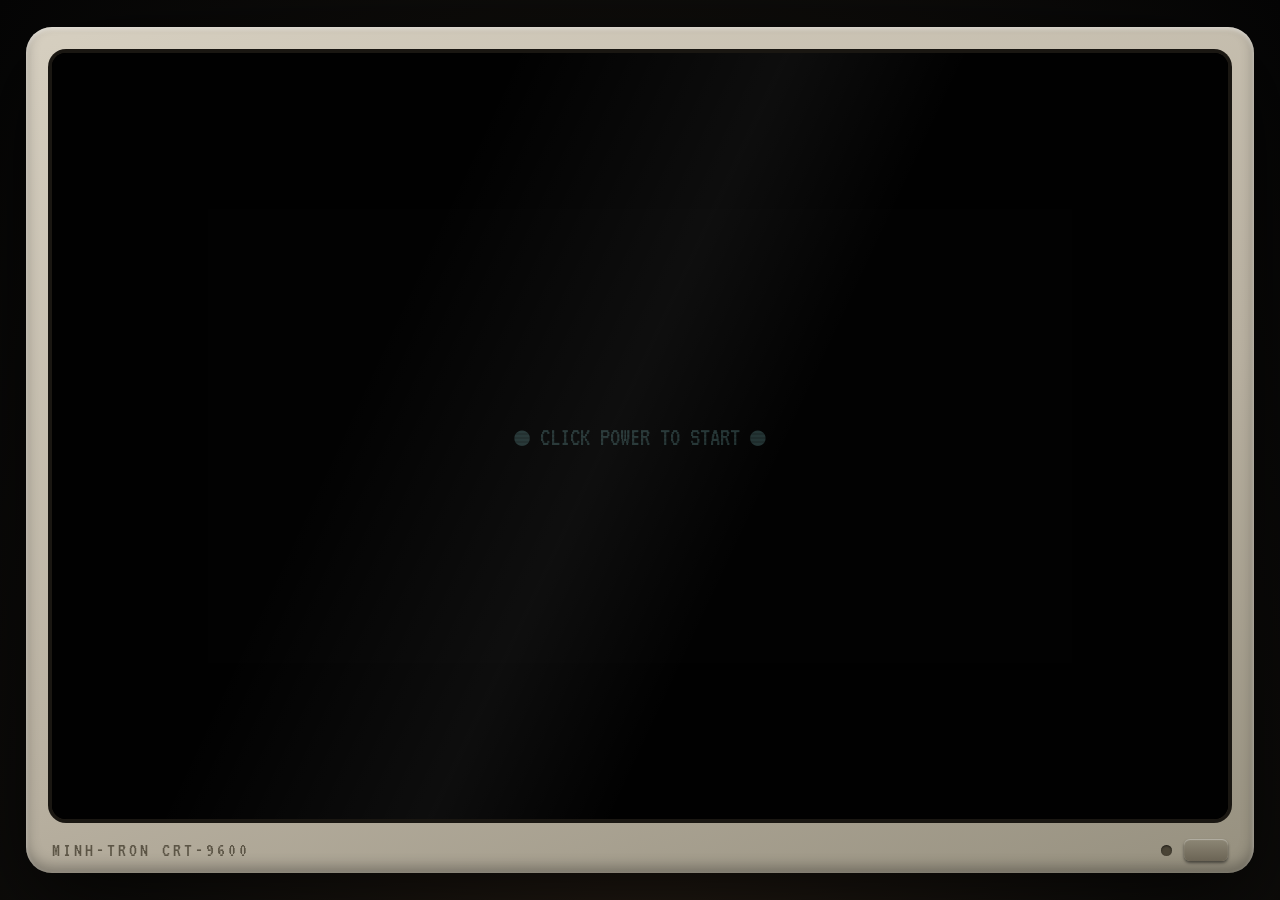
==== commit 10e67c57: "Rebuild as MinhOS 98: interactive retro-computer portfolio (BIOS boot, draggable windows, DOS termin" ====
--- a/index.html
+++ b/index.html
@@ -1,273 +1,436 @@
 <!DOCTYPE html>
 <html lang="en">
 <head>
-    <meta charset="UTF-8">
-    <meta name="viewport" content="width=device-width, initial-scale=1.0">
-    <title>Duc Minh Ton — Chemical Engineering & Bio-Products</title>
-    <meta name="description" content="Portfolio of Ton Duc Minh - JDIE 2025 Double Gold Medalist, ICPC 2026 Gold Medalist, and Chemical Engineering researcher.">
-    
-    <link rel="stylesheet" href="style.css">
-    <link rel="stylesheet" href="https://cdnjs.cloudflare.com/ajax/libs/font-awesome/6.5.0/css/all.min.css">
-    <link rel="stylesheet" href="https://cdn.jsdelivr.net/npm/swiper@11/swiper-bundle.min.css">
+<meta charset="UTF-8">
+<meta name="viewport" content="width=device-width, initial-scale=1.0">
+<title>MinhOS — Ton Duc Minh Interactive Portfolio</title>
+<meta name="description" content="Interactive retro-computer portfolio of Ton Duc Minh — JDIE 2025 Double Gold, ICPC 2026 Gold, Chemical Engineering researcher.">
+<link rel="preconnect" href="https://fonts.googleapis.com">
+<link href="https://fonts.googleapis.com/css2?family=VT323&display=swap" rel="stylesheet">
+<style>
+*{margin:0;padding:0;box-sizing:border-box}
+html,body{height:100%;overflow:hidden}
+body{background:radial-gradient(ellipse at 50% 120%,#2b2117 0%,#12100d 55%,#050505 100%);
+ font-family:Tahoma,'Segoe UI',sans-serif;display:flex;align-items:center;justify-content:center}
+/* ------------ monitor ------------ */
+#monitor{width:min(96vw,1500px);height:min(94vh,940px);background:linear-gradient(160deg,#d6cfc0,#b8b0a0 60%,#96907f);
+ border-radius:26px;padding:26px 26px 54px;box-shadow:0 30px 90px rgba(0,0,0,.75), inset 0 2px 4px rgba(255,255,255,.5), inset 0 -6px 14px rgba(0,0,0,.3);position:relative}
+#screen{width:100%;height:100%;background:#000;border-radius:14px;position:relative;overflow:hidden;
+ box-shadow:inset 0 0 40px rgba(0,0,0,.9), 0 0 0 4px #1a1712;}
+#scan{position:absolute;inset:0;pointer-events:none;z-index:900;border-radius:14px;
+ background:repeating-linear-gradient(0deg,rgba(0,0,0,.16) 0 2px,transparent 2px 4px)}
+#vig{position:absolute;inset:0;pointer-events:none;z-index:901;border-radius:14px;
+ box-shadow:inset 0 0 130px rgba(0,0,0,.55)}
+#glow{position:absolute;inset:0;pointer-events:none;z-index:902;border-radius:14px;opacity:.05;
+ background:linear-gradient(115deg,transparent 30%,#fff 48%,transparent 60%)}
+.flicker{animation:flick 4s infinite}
+@keyframes flick{0%,100%{opacity:1}97%{opacity:1}98%{opacity:.93}99%{opacity:1}}
+#bezelbar{position:absolute;left:26px;right:26px;bottom:12px;display:flex;align-items:center;justify-content:space-between}
+#brand{font-family:'VT323',monospace;color:#5c5546;font-size:20px;letter-spacing:3px}
+#pwr{display:flex;align-items:center;gap:12px}
+#led{width:11px;height:11px;border-radius:50%;background:#4a4436;box-shadow:inset 0 1px 2px rgba(0,0,0,.6)}
+#led.on{background:#3ddc55;box-shadow:0 0 10px #3ddc55}
+#powerbtn{width:44px;height:22px;border-radius:6px;border:0;cursor:pointer;background:linear-gradient(#8d8776,#6b6455);
+ box-shadow:0 2px 3px rgba(0,0,0,.5), inset 0 1px 1px rgba(255,255,255,.35)}
+#powerbtn:active{transform:translateY(1px)}
+/* ------------ phases ------------ */
+.phase{position:absolute;inset:0;display:none}
+.phase.on{display:block}
+#off{background:#020202;display:none;align-items:center;justify-content:center;cursor:pointer}
+#off.on{display:flex}
+#off span{font-family:'VT323',monospace;color:#233;font-size:26px;animation:pulse 2.2s infinite}
+@keyframes pulse{50%{color:#4a7}}
+#bios{background:#000;padding:34px 44px;font-family:'VT323',monospace;color:#cfcfcf;font-size:clamp(15px,1.9vh,22px);line-height:1.5;cursor:pointer}
+#bios .amber{color:#ffb000}
+#bios .ok{color:#3ddc55}
+#boot{background:#000;align-items:center;justify-content:center;flex-direction:column;gap:26px;cursor:pointer}
+#boot.on{display:flex}
+#bootlogo{font-family:'VT323',monospace;font-size:clamp(38px,7vh,68px);color:#fff}
+#bootlogo b{color:#f5b94c}
+#bar{width:min(420px,70%);height:22px;border:2px solid #888;padding:3px}
+#barin{height:100%;width:0;background:repeating-linear-gradient(90deg,#f5b94c 0 14px,#c98a1b 14px 28px)}
+#bootmsg{font-family:'VT323',monospace;color:#9aa;font-size:18px}
+/* ------------ desktop ------------ */
+#desktop{background:#0e7c72;background-image:radial-gradient(circle at 20% 30%,rgba(255,255,255,.05) 0 2px,transparent 3px),radial-gradient(circle at 70% 60%,rgba(255,255,255,.04) 0 2px,transparent 3px);cursor:default}
+#icons{position:absolute;top:12px;left:12px;display:flex;flex-direction:column;flex-wrap:wrap;gap:6px;height:calc(100% - 60px);align-content:flex-start}
+.icon{width:96px;padding:8px 4px;text-align:center;cursor:pointer;border:1px dotted transparent;user-select:none}
+.icon:hover{border-color:rgba(255,255,255,.6);background:rgba(255,255,255,.08)}
+.icon .em{font-size:34px;display:block;filter:drop-shadow(2px 2px 0 rgba(0,0,0,.4))}
+.icon span{color:#fff;font-size:11.5px;text-shadow:1px 1px 1px #000;display:inline-block;margin-top:4px;line-height:1.25}
+/* windows */
+.win{position:absolute;min-width:280px;background:#c0c0c0;border:2px solid;border-color:#fff #404040 #404040 #fff;
+ box-shadow:4px 4px 0 rgba(0,0,0,.35);display:flex;flex-direction:column;max-width:96%;max-height:88%}
+.tbar{background:linear-gradient(90deg,#000080,#1660c8);color:#fff;padding:4px 6px;display:flex;align-items:center;gap:7px;cursor:grab;user-select:none}
+.tbar b{font-size:12.5px;flex:1;white-space:nowrap;overflow:hidden;text-overflow:ellipsis;font-weight:700}
+.tbar .tico{font-size:14px}
+.tbtn{width:20px;height:18px;background:#c0c0c0;border:2px solid;border-color:#fff #404040 #404040 #fff;
+ font-size:10px;font-weight:bold;line-height:1;cursor:pointer;display:flex;align-items:center;justify-content:center;color:#000}
+.tbtn:active{border-color:#404040 #fff #fff #404040}
+.wbody{padding:10px;overflow:auto;font-size:13px;color:#111;background:#c0c0c0;flex:1}
+.wbody.white{background:#fff;border:2px solid;border-color:#404040 #fff #fff #404040;margin:6px;padding:12px}
+.win.inactive .tbar{background:linear-gradient(90deg,#7b7b7b,#a5a5a5)}
+.wbody h3{font-size:13.5px;margin:10px 0 4px;color:#000080}
+.wbody p{margin:6px 0;line-height:1.5}
+.wbody img.ph{max-width:100%;border:1px solid #808080;margin:6px 0;cursor:zoom-in}
+.rowitem{display:flex;gap:10px;border:1px solid #9a9a9a;background:#fff;padding:8px;margin-bottom:8px;align-items:flex-start}
+.rowitem .med{font-size:24px}
+.rowitem img{width:74px;height:74px;object-fit:cover;border:1px solid #808080;cursor:zoom-in;flex:0 0 74px}
+.rowitem b{font-size:12.5px}
+.rowitem .cat{display:inline-block;background:#000080;color:#fff;font-size:10px;padding:1px 7px;margin-left:6px}
+.rowitem p{font-size:12px;margin:4px 0 0;line-height:1.45}
+.thumbs{display:grid;grid-template-columns:repeat(auto-fill,minmax(92px,1fr));gap:8px}
+.thumbs img{width:100%;height:82px;object-fit:cover;border:1px solid #808080;cursor:zoom-in}
+.statrow{display:flex;gap:8px;margin:10px 0;flex-wrap:wrap}
+.statbox{border:2px solid;border-color:#808080 #fff #fff #808080;padding:8px 14px;text-align:center;flex:1;min-width:90px}
+.statbox b{display:block;font-size:20px;color:#000080}
+.statbox span{font-size:10.5px;color:#333}
+/* terminal */
+#termwrap{background:#000;color:#3ddc55;font-family:'VT323',monospace;font-size:17px;padding:10px;height:100%;overflow:auto;cursor:text}
+#termwrap .dim{color:#1d7a30}
+#termwrap .wht{color:#ccc}
+#termline{display:flex}
+#termin{background:transparent;border:0;outline:0;color:#3ddc55;font:inherit;flex:1}
+/* taskbar */
+#taskbar{position:absolute;left:0;right:0;bottom:0;height:42px;background:#c0c0c0;border-top:2px solid #fff;
+ display:flex;align-items:center;gap:6px;padding:4px 6px;z-index:800}
+#startbtn{display:flex;align-items:center;gap:6px;font-weight:bold;font-size:13px;padding:4px 12px;background:#c0c0c0;
+ border:2px solid;border-color:#fff #404040 #404040 #fff;cursor:pointer;user-select:none}
+#startbtn:active{border-color:#404040 #fff #fff #404040}
+#tasks{flex:1;display:flex;gap:5px;overflow:hidden}
+.task{max-width:170px;flex:1;font-size:12px;padding:4px 10px;background:#c0c0c0;border:2px solid;border-color:#fff #404040 #404040 #fff;
+ cursor:pointer;white-space:nowrap;overflow:hidden;text-overflow:ellipsis;user-select:none}
+.task.act{border-color:#404040 #fff #fff #404040;background:#dcdcdc;font-weight:bold}
+#clock{font-size:12.5px;padding:4px 12px;border:2px solid;border-color:#808080 #fff #fff #808080}
+#startmenu{position:absolute;bottom:44px;left:6px;width:250px;background:#c0c0c0;border:2px solid;border-color:#fff #404040 #404040 #fff;
+ box-shadow:4px 4px 0 rgba(0,0,0,.35);display:none;z-index:850}
+#startmenu.on{display:flex}
+#sside{background:linear-gradient(#000080,#1660c8);color:#fff;writing-mode:vertical-rl;transform:rotate(180deg);
+ font-weight:bold;font-size:17px;padding:10px 4px;letter-spacing:2px}
+#sitems{flex:1}
+.sitem{display:flex;gap:10px;align-items:center;padding:9px 12px;font-size:13px;cursor:pointer;color:#000;text-decoration:none}
+.sitem:hover{background:#000080;color:#fff}
+.sep{height:1px;background:#808080;margin:2px 8px;border-bottom:1px solid #fff}
+@media(max-width:700px){
+ #monitor{width:100vw;height:100vh;border-radius:0;padding:8px 8px 30px}
+ .icon{width:76px}
+ .win{left:2%!important;top:4%!important;width:96%!important}
+}
+</style>
 </head>
 <body>
-
-    <!-- Loading Screen -->
-    <div id="loader" class="loader">
-        <div class="loader-content">
-            <div class="loader-logo">M</div>
-            <div class="loader-text">TON DUC MINH</div>
-            <div class="loader-bar"><div class="loader-progress"></div></div>
+<div id="monitor">
+  <div id="screen" class="flicker">
+    <div id="off" class="phase on"><span>● CLICK POWER TO START ●</span></div>
+    <div id="bios" class="phase"></div>
+    <div id="boot" class="phase">
+      <div id="bootlogo">Minh<b>OS</b> 98</div>
+      <div id="bar"><div id="barin"></div></div>
+      <div id="bootmsg">Loading chemistry drivers…</div>
+    </div>
+    <div id="desktop" class="phase">
+      <div id="icons"></div>
+      <div id="winlayer" style="position:absolute;inset:0;bottom:42px"></div>
+      <div id="startmenu">
+        <div id="sside">MinhOS 98</div>
+        <div id="sitems">
+          <div class="sitem" data-app="about">👤 <span>About Duc Minh</span></div>
+          <div class="sitem" data-app="lab">⚗️ <span>Research Lab</span></div>
+          <div class="sitem" data-app="awards">🏆 <span>Awards</span></div>
+          <div class="sitem" data-app="acts">🌍 <span>Activities</span></div>
+          <div class="sitem" data-app="gallery">🖼️ <span>Photo Gallery</span></div>
+          <div class="sitem" data-app="term">🖥️ <span>MS-DOS Prompt</span></div>
+          <div class="sep"></div>
+          <a class="sitem" href="classic.html">📜 <span>Classic website</span></a>
+          <a class="sitem" href="mailto:tonminhbear@gmail.com">✉️ <span>Email Duc Minh</span></a>
+          <div class="sep"></div>
+          <div class="sitem" id="shutdownmi">⏻ <span>Shut Down…</span></div>
         </div>
+      </div>
+      <div id="taskbar">
+        <div id="startbtn">🧪 Start</div>
+        <div id="tasks"></div>
+        <div id="clock">--:--</div>
+      </div>
     </div>
-
-    <!-- Ambient Color Orbs Background -->
-    <div class="particle-bg">
-        <canvas id="chemical-canvas" style="position: absolute; inset: 0; width: 100%; height: 100%; opacity: 0.20; pointer-events: none;"></canvas>
-        <div class="orb orb-1"></div>
-        <div class="orb orb-2"></div>
-        <div class="orb orb-3"></div>
-        <div class="cyber-grid-overlay"></div>
-    </div>
-
-    <!-- Floating Vertical Sidebar Navigation -->
-    <nav class="sidebar" id="sidebar">
-        <div class="sidebar-logo">M</div>
-        <div class="nav-links">
-            <a href="#hero" class="nav-item active" data-tooltip="Home"><i class="fas fa-home"></i></a>
-            <a href="#about" class="nav-item" data-tooltip="About"><i class="fas fa-user-graduate"></i></a>
-            <a href="#research" class="nav-item" data-tooltip="Lab & Research"><i class="fas fa-flask"></i></a>
-            <a href="#awards" class="nav-item" data-tooltip="Awards"><i class="fas fa-medal"></i></a>
-            <a href="#activities" class="nav-item" data-tooltip="Activities"><i class="fas fa-globe-asia"></i></a>
-        </div>
-    </nav>
-
-    <!-- Main Content Container -->
-    <main class="main-content">
-
-        <!-- Hero Section -->
-        <section id="hero" class="hero">
-            <!-- Sci-Fi Scientific Grid Deco -->
-            <div class="sci-deco-element target-crosshair top-left"></div>
-            <div class="sci-deco-element data-string top-right">[SYS_REF: 0X8B5CF6]</div>
-            
-            <div class="chemical-nodes">
-                <div class="c-node cn-1"></div>
-                <div class="c-node cn-2"></div>
-                <div class="c-node cn-3"></div>
-                <div class="c-node cn-4"></div>
-                <svg class="c-lines">
-                    <line class="l-1" x1="20%" y1="25%" x2="55%" y2="15%"></line>
-                    <line class="l-2" x1="55%" y1="15%" x2="80%" y2="45%"></line>
-                    <line class="l-3" x1="80%" y1="45%" x2="40%" y2="75%"></line>
-                    <line class="l-4" x1="40%" y1="75%" x2="20%" y2="25%"></line>
-                </svg>
-            </div>
-
-            <div class="hero-content">
-                <div class="hero-avatar-wrap">
-                    <div class="hero-avatar">
-                        <img src="assets/images/jdie-personal.jpg" alt="Duc Minh Ton">
-                    </div>
-                </div>
-                
-                <h1 class="hero-title"> <span class="gradient-text">Ton Duc Minh</span></h1>
-                
-                <div class="typewriter-box">
-                    <span id="typewriter-text" class="type-text"></span><span class="cursor">|</span>
-                </div>
-                
-                <p class="hero-desc">
-                    Chemistry Specialization Student at Hanoi-Amsterdam High School. 
-                    Passionate about <strong>Chemical Engineering</strong> and developing sustainable <strong>Bio-Product innovations</strong> for healthcare.
-                </p>
-                
-                <div class="hero-badges">
-                    <span class="badge-pill b-purple"><i class="fas fa-award"></i> JDIE 2025 Gold</span>
-                    <span class="badge-pill b-pink"><i class="fas fa-trophy"></i> ICPC 2026 Gold</span>
-                    <span class="badge-pill b-indigo"><i class="fas fa-flask"></i> Ams Chemistry</span>
-                    <span class="badge-pill b-blue"><i class="fas fa-seedling"></i> Bio-Products</span>
-                </div>
-
-                <div class="hero-buttons">
-                    <a href="#research" class="btn btn-primary"><i class="fas fa-flask"></i> View Research</a>
-                    <a href="#about" class="btn btn-outline"><i class="fas fa-user"></i> About Me</a>
-                </div>
-            </div>
-        </section>
-
-        <!-- About Section -->
-        <section id="about" class="section">
-            <div class="sci-deco-element formula-bg bottom-left">C₆H₁₂O₆ + 6O₂</div>
-            <div class="sci-deco-element target-crosshair bottom-right"></div>
-
-            <div class="container">
-                <h2 class="section-title reveal">Academic <span class="gradient-text">Profile</span></h2>
-                <p class="section-subtitle reveal">Academic metrics and international target qualifications</p>
-                
-                <div class="about-grid">
-                    <div class="stats-col">
-                        <div class="stat-card reveal-stagger">
-                            <div class="stat-value"><span class="counter-val" data-target="9.6">0.0</span></div>
-                            <div class="stat-label">GPA (Grade 9-11)</div>
-                        </div>
-                        <div class="stat-card reveal-stagger">
-                            <div class="stat-value"><span class="counter-val" data-target="1550">0</span></div>
-                            <div class="stat-label">SAT Score</div>
-                        </div>
-                        <div class="stat-card reveal-stagger">
-                            <div class="stat-value"><span class="counter-val" data-target="5">0</span></div>
-                            <div class="stat-label">Top Chemistry HN-Ams</div>
-                        </div>
-                    </div>
-                    
-                    <div class="about-content reveal">
-                        <p>
-                            I am currently studying in the <span class="highlight">Chemistry Specialization</span> class at Hanoi-Amsterdam High School for the Gifted. My goal is to pursue higher education in Chemical Engineering and Bio-Product Engineering.
-                        </p>
-                        <p>
-                            My core research focus is on synthesizing <span class="highlight">natural herbal pharmaceuticals</span> and developing environmental treatment systems. I believe that applied chemistry is the most direct way to solve modern healthcare challenges.
-                        </p>
-                        <p>
-                            I am the lead researcher of the <strong>BioPure Acne Care</strong> cream (🥇 Double Gold at JDIE 2025) and an <strong>Herbal Effervescent Tablet</strong> for fever reduction (🥇 Gold at ICPC 2026).
-                        </p>
-                    </div>
-                </div>
-            </div>
-        </section>
-
-        <!-- Research Lab Section -->
-        <section id="research" class="section">
-            <div class="sci-deco-element matrix-grid top-left"></div>
-            
-            <div class="container">
-                <h2 class="section-title reveal">Research <span class="gradient-text">Innovation</span></h2>
-                <p class="section-subtitle reveal">Interactive Formulation Lab: Herbal Effervescent Tablet</p>
-                
-                <div class="lab-container reveal">
-                    <div class="lab-info">
-                        <div class="card-badge" style="position:static; display:inline-block; margin-bottom:1rem;">ICPC 2026 Gold Medal Project</div>
-                        <h3>Folium Perillae & Herba Houttuyniae</h3>
-                        <p>
-                            This project focuses on the formulation and evaluation of herbal effervescent granules from Vietnamese medicinal plants as a sustainable, eco-friendly fever reducer.
-                        </p>
-                        <button class="btn btn-outline" onclick="openModal('icpc_2026')" style="margin-top:1rem;">
-                            <i class="fas fa-file-alt"></i> View Documentation
-                        </button>
-                    </div>
-                    
-                    <div class="lab-widget">
-                        <div class="lab-slider">
-                            <label>Folium Perillae (Perilla) <span><span id="val-perilla">50</span>%</span></label>
-                            <input type="range" id="slide-perilla" min="10" max="90" value="50">
-                        </div>
-                        <div class="lab-slider">
-                            <label>Herba Houttuyniae (Houttuynia) <span><span id="val-houttuynia">50</span>%</span></label>
-                            <input type="range" id="slide-houttuynia" min="10" max="90" value="50">
-                        </div>
-                        
-                        <div class="beaker-wrap">
-                            <div class="beaker">
-                                <div class="liquid" id="beaker-fluid"></div>
-                                <div class="bubbles" id="fever-bubbles"></div>
-                            </div>
-                        </div>
-                        
-                        <button class="btn btn-primary" style="width:100%; justify-content:center; margin-bottom:1rem;" onclick="triggerEffervescent()">
-                            Synthesize Formula
-                        </button>
-                        
-                        <div class="lab-result" id="efficacy-output">
-                            Clinical Efficacy Report will appear here after synthesis.
-                        </div>
-                    </div>
-                </div>
-            </div>
-        </section>
-
-        <!-- Awards Section -->
-        <section id="awards" class="section">
-            <div class="sci-deco-element formula-bg top-right">R = N_A * e / F</div>
-            
-            <div class="container">
-                <h2 class="section-title reveal">Global <span class="gradient-text">Recognition</span></h2>
-                <p class="section-subtitle reveal">International awards and academic achievements</p>
-                
-                <div class="grid-cards" id="awards-grid">
-                    <!-- Populated by JS -->
-                </div>
-            </div>
-        </section>
-
-        <!-- Activities Section -->
-        <section id="activities" class="section">
-            <div class="sci-deco-element target-crosshair top-right"></div>
-            <div class="sci-deco-element data-string bottom-left">[SECTION_MAP: 0X04]</div>
-
-            <div class="container">
-                <h2 class="section-title reveal">Community & <span class="gradient-text">Leadership</span></h2>
-                <p class="section-subtitle reveal">STEM outreach, clubs, and volunteer work</p>
-                
-                <!-- Fixed & Enhanced Glassmorphic Horizontal Filter Tabs -->
-                <div class="filter-tabs-container reveal">
-                    <div class="filter-tabs">
-                        <button class="filter-btn active" data-filter="all"><i class="fas fa-layer-group"></i> All Activities</button>
-                        <button class="filter-btn" data-filter="Leadership"><i class="fas fa-fingerprint"></i> Leadership</button>
-                        <button class="filter-btn" data-filter="Community Service"><i class="fas fa-heartbeat"></i> Community Service</button>
-                        <button class="filter-btn" data-filter="Club Activity"><i class="fas fa-atom"></i> Clubs</button>
-                    </div>
-                </div>
-                
-                <div class="grid-cards" id="activities-grid">
-                    <!-- Populated by JS -->
-                </div>
-            </div>
-        </section>
-
-        <!-- Footer -->
-        <footer class="footer reveal">
-            <div class="container">
-                <div class="logo" style="justify-content:center; margin-bottom:1rem;">
-                    <div class="logo-icon">Minh</div>
-                    Ton Duc Minh
-                </div>
-                <p class="footer-email">
-                    <a href="mailto:tonminhbear@gmail.com">
-                        <i class="fas fa-envelope"></i> tonminhbear@gmail.com
-                    </a>
-                </p>
-                <p>portfolio 2026</p>
-                <p>Hanoi-Amsterdam High School for the Gifted</p>
-            </div>
-        </footer>
-    </main>
-
-    <!-- Universal Modal System -->
-    <div class="modal-overlay" id="mainModal" aria-hidden="true" role="dialog">
-        <div class="modal-content">
-            <div class="modal-header">
-                <div class="card-badge" id="modalBadge" style="position:static; margin:0;">Category</div>
-                <button class="modal-close" aria-label="Close modal">&times;</button>
-            </div>
-            <div class="modal-body">
-                <div class="modal-media" id="modalMedia"></div>
-                <div class="modal-info">
-                    <h3 id="modalTitle">Title</h3>
-                    <p style="color:var(--accent); font-weight:600; margin-bottom:1rem; font-size:0.9rem;" id="modalDate"></p>
-                    <div id="modalDesc"></div>
-                </div>
-            </div>
-        </div>
-    </div>
-
-    <!-- Lightbox System -->
-    <div class="lightbox-overlay" id="lightbox" aria-hidden="true">
-        <button class="lightbox-close">&times;</button>
-        <img src="" alt="Fullscreen view" class="lightbox-img" id="lightboxImg">
-    </div>
-
-    <!-- Scripts -->
-    <script src="https://cdn.jsdelivr.net/npm/swiper@11/swiper-bundle.min.js"></script>
-    <script src="script.js"></script>
+    <div id="scan"></div><div id="vig"></div><div id="glow"></div>
+  </div>
+  <div id="bezelbar">
+    <span id="brand">MINH-TRON  CRT-9600</span>
+    <div id="pwr"><span id="led"></span><button id="powerbtn" title="Power"></button></div>
+  </div>
+</div>
+
+<script>
+/* ============ DATA (from Duc Minh's real profile) ============ */
+const DATA = [
+ {id:"jdie_2025",type:"award",medal:"🥇",title:"Gold Medal & Best Invention — JDIE 2025",category:"International",date:"2025",
+  desc:"Double Gold Medal and Best International Invention Award for BioPure Acne Care at the 12th Japan Design, Idea & Invention Expo in Tokyo. This all-natural biological cream was highly evaluated for its efficacy and sustainable sourcing.",
+  assets:["assets/images/jdie-cert-medal.jpg","assets/images/jdie-cert-inventive.jpg","assets/images/jdie-medal-inventive.jpg","assets/images/jdie-team.jpg","assets/images/jdie-personal.jpg"]},
+ {id:"icpc_2026",type:"award",medal:"🥇",title:"Gold Medal — ICPC 2026",category:"International",date:"2026",
+  desc:"Gold Medal at ICPC 2026 for researching herbal effervescent granules from Vietnamese medicinal plants (Folium Perillae & Herba Houttuyniae) to reduce fever. Achieved 96.5% clinical efficacy.",
+  assets:["assets/images/icpc-gold-medal.jpg","assets/images/icpc-cert-personal.jpg","assets/images/icpc-cert-team.jpg"]},
+ {id:"icq_2025",type:"award",medal:"🥇",title:"1st Prize — International Chemistry Quiz",category:"International",date:"2025",
+  desc:"Certificate of High Distinction at the ICQ 2025, organized by the Royal Australian Chemical Institute (RACI). Ranked 1st among all Vietnamese participants in the senior division.",
+  assets:["assets/images/icq-cert.jpg"]},
+ {id:"c3l6_2025",type:"award",medal:"🥇",title:"Gold Medal — C3L6 Chemistry Competition",category:"International",date:"2025–2026",
+  desc:"Gold Medal at the C3L6 International Chemistry Competition, demonstrating advanced analytical chemistry and complex problem-solving skills.",
+  assets:["assets/images/c3l6-cert.jpg"]},
+ {id:"academic_sp",type:"award",medal:"🎓",title:"Academic Excellence & Valedictorian",category:"Academic",date:"2024–2025",
+  desc:"Valedictorian (Chemistry) at HNUE High School for the Gifted. Ranked Top 5 in Chemistry at Hanoi-Amsterdam. Won District-level Excellence Award.",
+  assets:["assets/images/academic-akhoa-sp.jpg","assets/images/academic-cert-sp.jpg","assets/images/academic-top5-ams.jpg","assets/images/academic-vinhdanh.jpg"]},
+ {id:"act_hshk",type:"activity",medal:"🎤",title:"Speaker — High School Help Kit",category:"Leadership",date:"2024",
+  desc:"Guest speaker at Unboxing Day 2024 for High School Help Kit, a project with over 75,000 followers dedicated to helping middle-school students transition into high school smoothly.",
+  assets:["assets/images/hshk-photo.jpg","assets/images/hshk-cert.jpg"]},
+ {id:"act_amstronomy",type:"activity",medal:"🔭",title:"HR Department — Amstronomy Club",category:"Club Activity",date:"2025",
+  desc:"Human Resources member at the Hanoi-Amsterdam Astronomy Club (16,000+ followers). Co-organized stargazing events and science-communication workshops.",
+  assets:["assets/images/amstronomy-cert.jpg","assets/images/amstronomy-cert2.jpg"]},
+ {id:"act_duongtam",type:"activity",medal:"🧭",title:"Dưỡng Tâm (Mind Cultivation) — Leadership",category:"Leadership",date:"2024–2025",
+  desc:"Participated in the Dưỡng Tâm (Mind Cultivation) leadership program, demonstrating strong leadership and organizational skills through community and team-building events.",
+  assets:["assets/images/duongtam-img1.jpg","assets/images/duongtam-img2.jpg","assets/images/duongtam-img3.jpg","assets/images/duongtam-img4.jpg","assets/images/duongtam-img.jpg","assets/images/duongtam-cert.jpg"]},
+ {id:"act_care",type:"activity",medal:"🤝",title:"HR Member — C.A.R.E Project",category:"Community Service",date:"2025",
+  desc:"HR team member for the C.A.R.E Project, an initiative founded by Vietnamese students in Singapore/Vietnam for charity outreach and community mentorship.",
+  assets:["assets/images/care-cert.jpg"]},
+ {id:"act_muadongam",type:"activity",medal:"🧣",title:"Mùa đông ấm (Warm Winter) 2025",category:"Community Service",date:"2025",
+  desc:"Joined the 'Mùa đông ấm' 2025 charity campaign, bringing supplies, clothing and support to disadvantaged communities in remote areas.",
+  assets:["assets/images/muadongam-img.jpg"]},
+ {id:"act_nhitw",type:"activity",medal:"🏥",title:"Charity Volunteer — National Children's Hospital",category:"Community Service",date:"2026",
+  desc:"Volunteered at the National Children's Hospital in Hanoi: supporting pediatric patients, organizing activities and assisting hospital logistics.",
+  assets:["assets/images/nhitw-photo.jpg","assets/images/nhitw-1226.jpg","assets/images/nhitw-1228.jpg","assets/images/nhitw-1230.jpg","assets/images/nhitw-1233.jpg","assets/images/nhitw-1238.jpg"]},
+];
+const AWARDS = DATA.filter(d=>d.type==="award"), ACTS = DATA.filter(d=>d.type==="activity");
+const ALLIMG = [...new Set(DATA.flatMap(d=>d.assets))];
+
+/* ============ power / boot ============ */
+const $ = s=>document.querySelector(s);
+const phases = {off:$("#off"), bios:$("#bios"), boot:$("#boot"), desktop:$("#desktop")};
+let phase = "off", biosTimers = [];
+function show(p){Object.values(phases).forEach(e=>e.classList.remove("on"));phases[p].classList.add("on");phase=p;}
+const BIOSLINES = [
+ ["MinhBIOS (C) 2026 Chemical Systems Inc.","wht"],
+ ["BIOS Version 9.6.HSGS — Hanoi-Amsterdam Edition",""],
+ ["",""],
+ ["Main Processor : ChemCore(TM) i9.6 (GPA 9.6/10)","amber"],
+ ["Memory Test    : <mem>0</mem> KB OK",""],
+ ["",""],
+ ["Detecting IDE drives ...",""],
+ ["  Primary Master   : SAT-1550 SSD ......... <span class='ok'>OK</span>",""],
+ ["  Primary Slave    : JDIE-2025 GOLDx2 ..... <span class='ok'>OK</span>",""],
+ ["  Secondary Master : ICPC-2026 GOLD ....... <span class='ok'>OK</span>",""],
+ ["  Secondary Slave  : BIO-PURE LAB ......... <span class='ok'>OK</span>",""],
+ ["",""],
+ ["Top 5 Chemistry @ Hanoi-Amsterdam ......... <span class='ok'>VERIFIED</span>",""],
+ ["",""],
+ ["Press any key (or click) to continue _","amber"],
+];
+function powerOn(){
+ if(phase!=="off")return;
+ $("#led").classList.add("on");
+ show("bios");
+ const bios=$("#bios");bios.innerHTML="";
+ let t=0;
+ BIOSLINES.forEach((ln,i)=>{
+  biosTimers.push(setTimeout(()=>{
+    const d=document.createElement("div");
+    if(ln[1])d.className=ln[1];
+    d.innerHTML=ln[0]||"&nbsp;";
+    bios.appendChild(d);
+    if(ln[0].includes("<mem>")){
+      const memEl=d.querySelector("mem");let v=0;
+      const iv=setInterval(()=>{v+=4096;if(v>=65536){v=65536;clearInterval(iv);}memEl.textContent=v;},45);
+      biosTimers.push(iv);
+    }
+  }, t+=(i<3?260:210)));
+ });
+ biosTimers.push(setTimeout(bootUp, t+1400));
+}
+function bootUp(){
+ if(phase!=="bios")return;
+ biosTimers.forEach(clearTimeout);
+ show("boot");
+ let w=0;
+ const msgs=["Loading chemistry drivers…","Calibrating beakers…","Mounting C:\\PORTFOLIO…","Synthesizing UI molecules…","Starting MinhOS 98…"];
+ const iv=setInterval(()=>{
+   w+=Math.random()*14+6;if(w>100)w=100;
+   $("#barin").style.width=w+"%";
+   $("#bootmsg").textContent=msgs[Math.min(msgs.length-1,Math.floor(w/22))];
+   if(w>=100){clearInterval(iv);setTimeout(enterDesktop,420);}
+ },170);
+}
+function enterDesktop(){
+ if(phase==="desktop")return;
+ show("desktop");
+ if(!enterDesktop.done){enterDesktop.done=true;openApp("welcome");}
+}
+function powerOff(){
+ Object.keys(WINS).forEach(closeWin);
+ $("#led").classList.remove("on");
+ $("#barin").style.width="0";
+ show("off");enterDesktop.done=false;
+}
+$("#powerbtn").addEventListener("click",()=>{phase==="off"?powerOn():powerOff();});
+$("#off").addEventListener("click",powerOn);
+$("#bios").addEventListener("click",bootUp);
+document.addEventListener("keydown",e=>{if(phase==="bios"&&e.target.tagName!=="INPUT")bootUp();});
+$("#boot").addEventListener("click",enterDesktop);
+
+/* ============ windows ============ */
+const winlayer=$("#winlayer"), tasksEl=$("#tasks");
+let WINS={}, zTop=10, off=24;
+function openWin(id,icon,title,html,w){
+ if(WINS[id]){focusWin(id);return WINS[id];}
+ const el=document.createElement("div");el.className="win";el.style.width=(w||520)+"px";
+ el.style.left=Math.min(120+(off%180),340)+"px"; el.style.top=Math.min(20+(off%110),150)+"px"; off+=42;
+ el.innerHTML=`<div class="tbar"><span class="tico">${icon}</span><b>${title}</b>
+   <div class="tbtn" data-a="min">_</div><div class="tbtn" data-a="x">✕</div></div>
+   <div class="wbody">${html}</div>`;
+ winlayer.appendChild(el);
+ const tb=document.createElement("div");tb.className="task";tb.textContent=`${icon} ${title}`;
+ tb.onclick=()=>{ if(el.style.display==="none"){el.style.display="flex";focusWin(id);} else if(el.classList.contains("inactive")) focusWin(id); else {el.style.display="none";tb.classList.remove("act");} };
+ tasksEl.appendChild(tb);
+ WINS[id]={el,tb};
+ el.addEventListener("pointerdown",()=>focusWin(id));
+ el.querySelector('[data-a="x"]').onclick=e=>{e.stopPropagation();closeWin(id);};
+ el.querySelector('[data-a="min"]').onclick=e=>{e.stopPropagation();el.style.display="none";tb.classList.remove("act");};
+ // drag
+ const bar=el.querySelector(".tbar");
+ bar.addEventListener("pointerdown",e=>{
+   if(e.target.classList.contains("tbtn"))return;
+   const r=el.getBoundingClientRect(), pr=winlayer.getBoundingClientRect();
+   const dx=e.clientX-r.left, dy=e.clientY-r.top;
+   function mv(ev){el.style.left=Math.max(-60,Math.min(pr.width-80,ev.clientX-pr.left-dx))+"px";
+                   el.style.top=Math.max(0,Math.min(pr.height-34,ev.clientY-pr.top-dy))+"px";}
+   function up(){document.removeEventListener("pointermove",mv);document.removeEventListener("pointerup",up);}
+   document.addEventListener("pointermove",mv);document.addEventListener("pointerup",up);
+ });
+ focusWin(id);
+ return WINS[id];
+}
+function focusWin(id){
+ Object.entries(WINS).forEach(([k,v])=>{v.el.classList.toggle("inactive",k!==id);v.tb.classList.toggle("act",k===id);});
+ if(WINS[id]){WINS[id].el.style.zIndex=++zTop;WINS[id].el.style.display="flex";}
+}
+function closeWin(id){const w=WINS[id];if(!w)return;w.el.remove();w.tb.remove();delete WINS[id];}
+
+/* viewer */
+function viewImg(src,cap){
+ if(WINS.viewer)closeWin("viewer");
+ openWin("viewer","🖼️",cap||"Image Viewer",`<img class="ph" style="cursor:default" src="${src}" alt="">`,640);
+}
+document.addEventListener("click",e=>{
+ const im=e.target.closest("img[data-v]");
+ if(im){e.preventDefault();viewImg(im.dataset.v, im.alt||"Image Viewer");}
+});
+
+/* ============ app contents ============ */
+function itemsHTML(list){
+ return list.map(d=>`<div class="rowitem">
+   <span class="med">${d.medal}</span>
+   <img src="${d.assets[0]}" data-v="${d.assets[0]}" alt="${d.title}" loading="lazy">
+   <div><b>${d.title}</b><span class="cat">${d.category}</span> <span style="font-size:11px;color:#555">· ${d.date}</span>
+   <p>${d.desc}</p>
+   ${d.assets.length>1?`<p style="font-size:11px;color:#000080;"><a href="#" onclick="openFolder('${d.id}');return false;">📁 Open folder (${d.assets.length} photos)</a></p>`:""}
+   </div></div>`).join("");
+}
+function openFolder(id){
+ const d=DATA.find(x=>x.id===id);
+ openWin("f_"+id,"📁",d.title,`<div class="thumbs">${d.assets.map(a=>`<img src="${a}" data-v="${a}" alt="${d.title}" loading="lazy">`).join("")}</div>`,560);
+}
+window.openFolder=openFolder;
+const APPS={
+ welcome:{icon:"💾",title:"Welcome.txt — Notepad",w:470,html:`
+   <div class="wbody white" style="margin:0">
+   <p><b>Welcome to MinhOS 98!</b> 🧪</p>
+   <p>You are inside the interactive portfolio computer of <b>Ton Duc Minh</b> — Chemistry specialization, Hanoi-Amsterdam High School for the Gifted.</p>
+   <p>▸ Double-click the desktop icons to explore.<br>▸ Drag windows around by their title bars.<br>▸ Type <b>help</b> in the MS-DOS Prompt.<br>▸ The Start menu has more goodies.</p>
+   <p style="color:#555;font-size:11px">Tip: the power button on the monitor actually works.</p></div>`},
+ about:{icon:"👤",title:"About Duc Minh — Properties",w:520,html:`
+   <img class="ph" src="assets/images/jdie-personal.jpg" data-v="assets/images/jdie-personal.jpg" alt="Duc Minh" style="max-height:230px;object-fit:cover;width:100%">
+   <div class="statrow">
+     <div class="statbox"><b>9.6</b><span>GPA (Grade 9–11)</span></div>
+     <div class="statbox"><b>1550</b><span>SAT Score</span></div>
+     <div class="statbox"><b>Top 5</b><span>Chemistry HN-Ams</span></div>
+   </div>
+   <p>I am studying in the <b>Chemistry Specialization</b> class at Hanoi-Amsterdam High School for the Gifted, aiming for <b>Chemical Engineering & Bio-Product Engineering</b>.</p>
+   <p>My research focuses on synthesizing <b>natural herbal pharmaceuticals</b> and developing environmental treatment systems. I lead the <b>BioPure Acne Care</b> research (🥇 Double Gold, JDIE 2025) and an <b>Herbal Effervescent Tablet</b> for fever reduction (🥇 Gold, ICPC 2026).</p>
+   <p>📧 <a href="mailto:tonminhbear@gmail.com">tonminhbear@gmail.com</a></p>`},
+ lab:{icon:"⚗️",title:"Research Lab",w:560,html:`
+   <h3>🧴 BioPure Acne Care — JDIE 2025 Double Gold</h3>
+   <p>All-natural biological anti-acne cream, awarded a Double Gold Medal and Best International Invention at the 12th Japan Design, Idea & Invention Expo (Tokyo). Highly evaluated for efficacy and sustainable sourcing.</p>
+   <img class="ph" src="assets/images/jdie-team.jpg" data-v="assets/images/jdie-team.jpg" alt="JDIE team" loading="lazy">
+   <h3>💊 Herbal Effervescent Tablet — ICPC 2026 Gold</h3>
+   <p>Formulation and evaluation of herbal effervescent granules from Vietnamese medicinal plants — <i>Folium Perillae</i> & <i>Herba Houttuyniae</i> — as a sustainable, eco-friendly fever reducer. Clinical efficacy: <b>96.5%</b>.</p>
+   <img class="ph" src="assets/images/icpc-gold-medal.jpg" data-v="assets/images/icpc-gold-medal.jpg" alt="ICPC gold" loading="lazy">`},
+ awards:{icon:"🏆",title:"Awards — 5 objects",w:600,get html(){return itemsHTML(AWARDS);}},
+ acts:{icon:"🌍",title:"Activities — 6 objects",w:600,get html(){return itemsHTML(ACTS);}},
+ gallery:{icon:"🖼️",title:"Photo Gallery",w:620,get html(){return `<div class="thumbs">${ALLIMG.map(a=>`<img src="${a}" data-v="${a}" alt="photo" loading="lazy">`).join("")}</div>`;}},
+ term:{icon:"🖥️",title:"MS-DOS Prompt",w:600,html:`<div id="termwrap">
+   <div class="dim">MinhOS 98 [Version 9.6.1550]<br>(C) 2026 Ton Duc Minh. Type <span class="wht">help</span> for commands.</div>
+   <div id="termout"></div>
+   <div id="termline"><span>C:\\MINH&gt;&nbsp;</span><input id="termin" autocomplete="off" spellcheck="false"></div></div>`},
+};
+function openApp(id){
+ const a=APPS[id];if(!a)return;
+ const w=openWin(id,a.icon,a.title,a.html,a.w);
+ if(id==="term"){
+   w.el.querySelector(".wbody").style.padding="0";
+   const tw=w.el.querySelector("#termwrap");
+   tw.addEventListener("click",()=>{const i=tw.querySelector("#termin");i&&i.focus();});
+   setTimeout(()=>{const i=tw.querySelector("#termin");i&&i.focus();},60);
+ }
+}
+
+/* icons */
+const ICONS=[["about","👤","About<br>Duc Minh"],["lab","⚗️","Research<br>Lab"],["awards","🏆","Awards"],["acts","🌍","Activities"],
+ ["gallery","🖼️","Photo<br>Gallery"],["term","🖥️","MS-DOS<br>Prompt"],["classic","📜","Classic<br>Site"],["welcome","💾","Welcome.txt"]];
+const iconsEl=$("#icons");
+ICONS.forEach(([id,em,label])=>{
+ const d=document.createElement("div");d.className="icon";
+ d.innerHTML=`<span class="em">${em}</span><span>${label}</span>`;
+ const launch=()=>id==="classic"?location.href="classic.html":openApp(id);
+ d.addEventListener("dblclick",launch);
+ d.addEventListener("click",()=>{document.querySelectorAll(".icon").forEach(i=>i.style.background="");d.style.background="rgba(255,255,255,.15)";});
+ let lastTap=0;
+ d.addEventListener("touchend",()=>{const n=Date.now();if(n-lastTap<500)launch();lastTap=n;});
+ iconsEl.appendChild(d);
+});
+
+/* start menu */
+$("#startbtn").onclick=e=>{e.stopPropagation();$("#startmenu").classList.toggle("on");};
+document.addEventListener("click",e=>{if(!e.target.closest("#startmenu")&&!e.target.closest("#startbtn"))$("#startmenu").classList.remove("on");});
+document.querySelectorAll(".sitem[data-app]").forEach(s=>s.onclick=()=>{$("#startmenu").classList.remove("on");openApp(s.dataset.app);});
+$("#shutdownmi").onclick=()=>{$("#startmenu").classList.remove("on");powerOff();};
+
+/* clock */
+setInterval(()=>{const d=new Date();$("#clock").textContent=d.toLocaleTimeString([],{hour:"2-digit",minute:"2-digit"});},1000);
+
+/* terminal */
+const CMD={
+ help:()=>`Available commands:
+  <span class="wht">about</span>      - who is Duc Minh<br>  <span class="wht">awards</span>     - list awards<br>  <span class="wht">research</span>   - research projects<br>  <span class="wht">activities</span> - community & leadership<br>  <span class="wht">gallery</span>    - open photo gallery<br>  <span class="wht">contact</span>    - contact info<br>  <span class="wht">ver</span> / <span class="wht">date</span> / <span class="wht">cls</span> / <span class="wht">minh</span><br>  <span class="wht">reboot</span> / <span class="wht">shutdown</span>`,
+ about:()=>`TON DUC MINH — Chemistry specialization, Hanoi-Amsterdam HS for the Gifted.<br>GPA 9.6 | SAT 1550 | Top 5 Chemistry HN-Ams.<br>Aiming for Chemical Engineering & Bio-Product Engineering.`,
+ awards:()=>AWARDS.map(a=>` ${a.medal} ${a.title} (${a.date})`).join("<br>"),
+ research:()=>` [1] BioPure Acne Care — JDIE 2025 Double Gold (Tokyo)<br> [2] Herbal Effervescent Tablet — ICPC 2026 Gold (96.5% efficacy)`,
+ activities:()=>ACTS.map(a=>` ${a.medal} ${a.title} (${a.date})`).join("<br>"),
+ gallery:()=>{openApp("gallery");return "Opening Photo Gallery…";},
+ contact:()=>`E-mail: tonminhbear@gmail.com<br>School: Hanoi-Amsterdam High School for the Gifted`,
+ ver:()=>"MinhOS 98 [Version 9.6.1550]",
+ date:()=>new Date().toString(),
+ minh:()=>`<span class="wht">&nbsp;__  __ ___ _  _ _  _<br>|  \\/  |_ _| \\| | || |<br>| |\\/| || || .\` | __ |<br>|_|  |_|___|_|\\_|_||_|  chemist · inventor · student</span>`,
+ cls:o=>{o.innerHTML="";return "";},
+ reboot:()=>{setTimeout(()=>{powerOff();setTimeout(powerOn,300);},400);return "Rebooting…";},
+ shutdown:()=>{setTimeout(powerOff,500);return "It is now safe to turn off your computer.";},
+};
+document.addEventListener("keydown",e=>{
+ if(e.target.id!=="termin"||e.key!=="Enter")return;
+ const inp=e.target, wrap=inp.closest("#termwrap"), out=wrap.querySelector("#termout"), v=inp.value.trim().toLowerCase();
+ out.innerHTML+=`<div><span class="dim">C:\\MINH&gt;</span> ${inp.value.replace(/</g,"&lt;")}</div>`;
+ if(v){
+   const fn=CMD[v];
+   out.innerHTML+=`<div>${fn?fn(out):`'${v}' is not recognized as an internal command. Type <span class="wht">help</span>.`}</div>`;
+ }
+ inp.value="";
+ wrap.scrollTop=1e9;
+});
+</script>
 </body>
-</html>+</html>
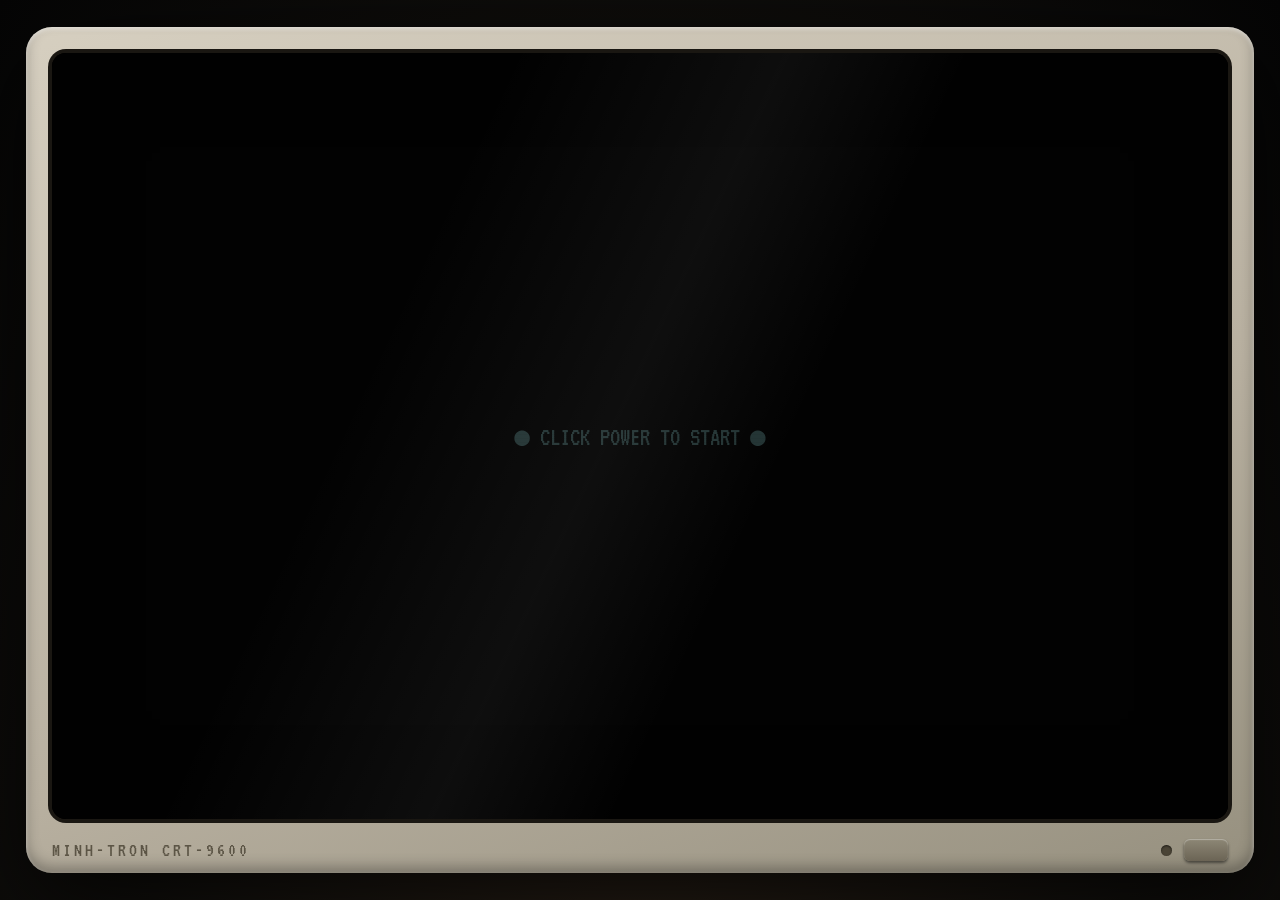
==== commit 58b58c2c: "Fix: icons clickable (winlayer no longer blocks pointer events); softer scanlines; CRT toggle in Sta" ====
--- a/index.html
+++ b/index.html
@@ -18,9 +18,11 @@
 #screen{width:100%;height:100%;background:#000;border-radius:14px;position:relative;overflow:hidden;
  box-shadow:inset 0 0 40px rgba(0,0,0,.9), 0 0 0 4px #1a1712;}
 #scan{position:absolute;inset:0;pointer-events:none;z-index:900;border-radius:14px;
- background:repeating-linear-gradient(0deg,rgba(0,0,0,.16) 0 2px,transparent 2px 4px)}
+ background:repeating-linear-gradient(0deg,rgba(0,0,0,.045) 0 1px,transparent 1px 4px)}
 #vig{position:absolute;inset:0;pointer-events:none;z-index:901;border-radius:14px;
- box-shadow:inset 0 0 130px rgba(0,0,0,.55)}
+ box-shadow:inset 0 0 90px rgba(0,0,0,.28)}
+body.nocrt #scan,body.nocrt #vig,body.nocrt #glow{display:none}
+body.nocrt #screen{animation:none}
 #glow{position:absolute;inset:0;pointer-events:none;z-index:902;border-radius:14px;opacity:.05;
  background:linear-gradient(115deg,transparent 30%,#fff 48%,transparent 60%)}
 .flicker{animation:flick 4s infinite}
@@ -59,7 +61,7 @@
 .icon span{color:#fff;font-size:11.5px;text-shadow:1px 1px 1px #000;display:inline-block;margin-top:4px;line-height:1.25}
 /* windows */
 .win{position:absolute;min-width:280px;background:#c0c0c0;border:2px solid;border-color:#fff #404040 #404040 #fff;
- box-shadow:4px 4px 0 rgba(0,0,0,.35);display:flex;flex-direction:column;max-width:96%;max-height:88%}
+ box-shadow:4px 4px 0 rgba(0,0,0,.35);display:flex;flex-direction:column;max-width:96%;max-height:88%;pointer-events:auto}
 .tbar{background:linear-gradient(90deg,#000080,#1660c8);color:#fff;padding:4px 6px;display:flex;align-items:center;gap:7px;cursor:grab;user-select:none}
 .tbar b{font-size:12.5px;flex:1;white-space:nowrap;overflow:hidden;text-overflow:ellipsis;font-weight:700}
 .tbar .tico{font-size:14px}
@@ -129,7 +131,7 @@
     </div>
     <div id="desktop" class="phase">
       <div id="icons"></div>
-      <div id="winlayer" style="position:absolute;inset:0;bottom:42px"></div>
+      <div id="winlayer" style="position:absolute;inset:0;bottom:42px;pointer-events:none"></div>
       <div id="startmenu">
         <div id="sside">MinhOS 98</div>
         <div id="sitems">
@@ -142,6 +144,7 @@
           <div class="sep"></div>
           <a class="sitem" href="classic.html">📜 <span>Classic website</span></a>
           <a class="sitem" href="mailto:tonminhbear@gmail.com">✉️ <span>Email Duc Minh</span></a>
+          <div class="sitem" id="crtmi">📺 <span>CRT effect: On</span></div>
           <div class="sep"></div>
           <div class="sitem" id="shutdownmi">⏻ <span>Shut Down…</span></div>
         </div>
@@ -341,7 +344,7 @@
    <div class="wbody white" style="margin:0">
    <p><b>Welcome to MinhOS 98!</b> 🧪</p>
    <p>You are inside the interactive portfolio computer of <b>Ton Duc Minh</b> — Chemistry specialization, Hanoi-Amsterdam High School for the Gifted.</p>
-   <p>▸ Double-click the desktop icons to explore.<br>▸ Drag windows around by their title bars.<br>▸ Type <b>help</b> in the MS-DOS Prompt.<br>▸ The Start menu has more goodies.</p>
+   <p>▸ Click the desktop icons to explore.<br>▸ Drag windows around by their title bars.<br>▸ Type <b>help</b> in the MS-DOS Prompt.<br>▸ Start menu: more goodies + turn the CRT effect off if the stripes bother you.</p>
    <p style="color:#555;font-size:11px">Tip: the power button on the monitor actually works.</p></div>`},
  about:{icon:"👤",title:"About Duc Minh — Properties",w:520,html:`
    <img class="ph" src="assets/images/jdie-personal.jpg" data-v="assets/images/jdie-personal.jpg" alt="Duc Minh" style="max-height:230px;object-fit:cover;width:100%">
@@ -387,10 +390,7 @@
  const d=document.createElement("div");d.className="icon";
  d.innerHTML=`<span class="em">${em}</span><span>${label}</span>`;
  const launch=()=>id==="classic"?location.href="classic.html":openApp(id);
- d.addEventListener("dblclick",launch);
- d.addEventListener("click",()=>{document.querySelectorAll(".icon").forEach(i=>i.style.background="");d.style.background="rgba(255,255,255,.15)";});
- let lastTap=0;
- d.addEventListener("touchend",()=>{const n=Date.now();if(n-lastTap<500)launch();lastTap=n;});
+ d.addEventListener("click",()=>{document.querySelectorAll(".icon").forEach(i=>i.style.background="");d.style.background="rgba(255,255,255,.15)";launch();});
  iconsEl.appendChild(d);
 });
 
@@ -399,6 +399,10 @@
 document.addEventListener("click",e=>{if(!e.target.closest("#startmenu")&&!e.target.closest("#startbtn"))$("#startmenu").classList.remove("on");});
 document.querySelectorAll(".sitem[data-app]").forEach(s=>s.onclick=()=>{$("#startmenu").classList.remove("on");openApp(s.dataset.app);});
 $("#shutdownmi").onclick=()=>{$("#startmenu").classList.remove("on");powerOff();};
+$("#crtmi").onclick=()=>{
+ document.body.classList.toggle("nocrt");
+ $("#crtmi").querySelector("span").textContent="CRT effect: "+(document.body.classList.contains("nocrt")?"Off":"On");
+};
 
 /* clock */
 setInterval(()=>{const d=new Date();$("#clock").textContent=d.toLocaleTimeString([],{hour:"2-digit",minute:"2-digit"});},1000);
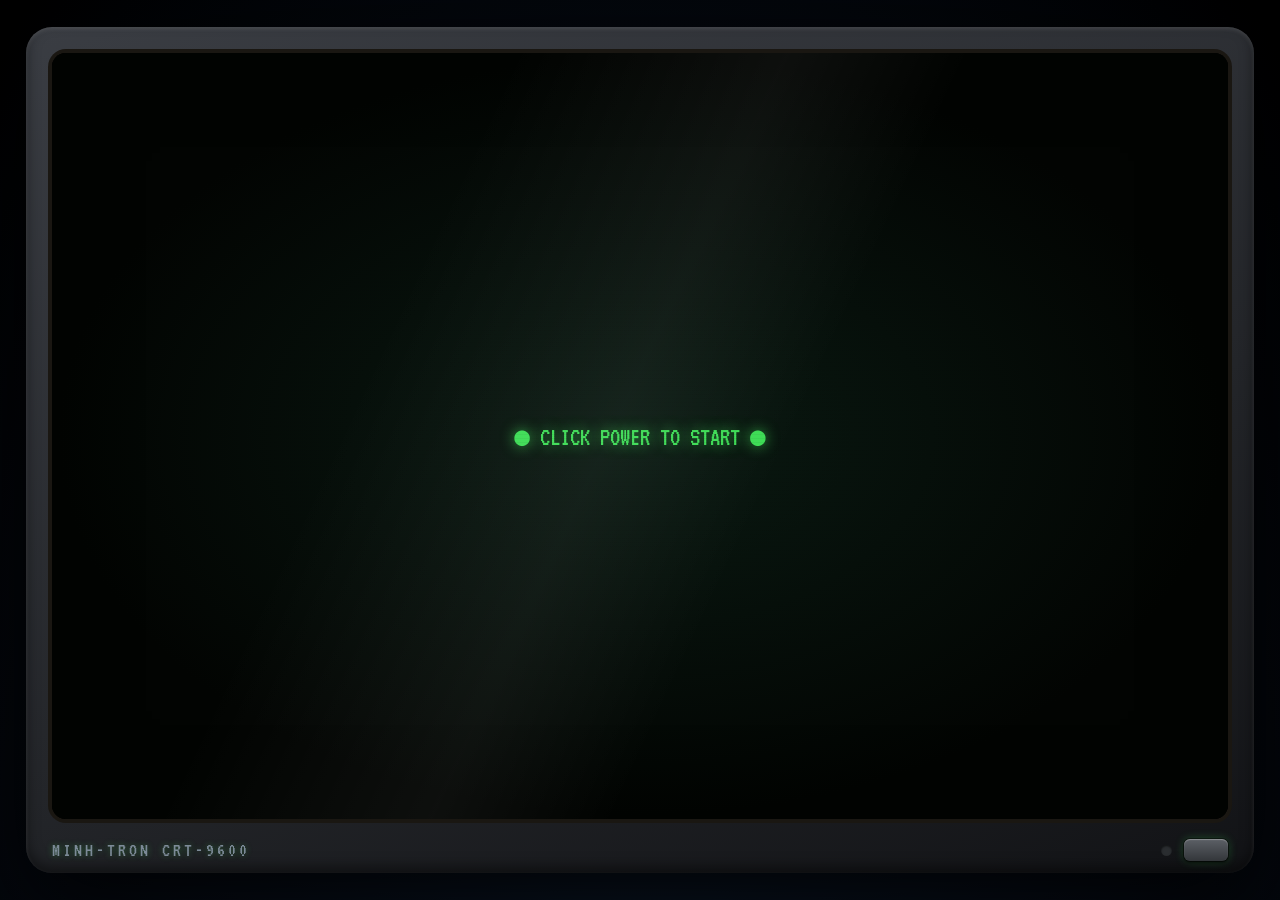
==== commit 272732f3: "Add files via upload" ====
--- a/index.html
+++ b/index.html
@@ -10,11 +10,11 @@
 <style>
 *{margin:0;padding:0;box-sizing:border-box}
 html,body{height:100%;overflow:hidden}
-body{background:radial-gradient(ellipse at 50% 120%,#2b2117 0%,#12100d 55%,#050505 100%);
+body{background:radial-gradient(ellipse at 50% 120%,#0a1626 0%,#050a13 55%,#000000 100%);
  font-family:Tahoma,'Segoe UI',sans-serif;display:flex;align-items:center;justify-content:center}
 /* ------------ monitor ------------ */
-#monitor{width:min(96vw,1500px);height:min(94vh,940px);background:linear-gradient(160deg,#d6cfc0,#b8b0a0 60%,#96907f);
- border-radius:26px;padding:26px 26px 54px;box-shadow:0 30px 90px rgba(0,0,0,.75), inset 0 2px 4px rgba(255,255,255,.5), inset 0 -6px 14px rgba(0,0,0,.3);position:relative}
+#monitor{width:min(96vw,1500px);height:min(94vh,940px);background:linear-gradient(160deg,#3a3d43,#232529 60%,#121316);
+ border-radius:26px;padding:26px 26px 54px;box-shadow:0 30px 90px rgba(0,0,0,.85), inset 0 2px 4px rgba(255,255,255,.12), inset 0 -6px 14px rgba(0,0,0,.5);position:relative}
 #screen{width:100%;height:100%;background:#000;border-radius:14px;position:relative;overflow:hidden;
  box-shadow:inset 0 0 40px rgba(0,0,0,.9), 0 0 0 4px #1a1712;}
 #scan{position:absolute;inset:0;pointer-events:none;z-index:900;border-radius:14px;
@@ -28,20 +28,21 @@
 .flicker{animation:flick 4s infinite}
 @keyframes flick{0%,100%{opacity:1}97%{opacity:1}98%{opacity:.93}99%{opacity:1}}
 #bezelbar{position:absolute;left:26px;right:26px;bottom:12px;display:flex;align-items:center;justify-content:space-between}
-#brand{font-family:'VT323',monospace;color:#5c5546;font-size:20px;letter-spacing:3px}
+#brand{font-family:'VT323',monospace;color:#7c8a97;font-size:20px;letter-spacing:3px;text-shadow:0 0 6px rgba(61,220,85,.35)}
 #pwr{display:flex;align-items:center;gap:12px}
-#led{width:11px;height:11px;border-radius:50%;background:#4a4436;box-shadow:inset 0 1px 2px rgba(0,0,0,.6)}
+#led{width:11px;height:11px;border-radius:50%;background:#2a2d30;box-shadow:inset 0 1px 2px rgba(0,0,0,.6)}
 #led.on{background:#3ddc55;box-shadow:0 0 10px #3ddc55}
-#powerbtn{width:44px;height:22px;border-radius:6px;border:0;cursor:pointer;background:linear-gradient(#8d8776,#6b6455);
- box-shadow:0 2px 3px rgba(0,0,0,.5), inset 0 1px 1px rgba(255,255,255,.35)}
+#powerbtn{width:44px;height:22px;border-radius:6px;border:0;cursor:pointer;background:linear-gradient(#5c6066,#33363a);
+ box-shadow:0 2px 3px rgba(0,0,0,.6), inset 0 1px 1px rgba(255,255,255,.3), 0 0 0 1px rgba(0,0,0,.5), 0 0 10px rgba(61,220,85,.3)}
+#powerbtn:hover{box-shadow:0 2px 3px rgba(0,0,0,.6), inset 0 1px 1px rgba(255,255,255,.35), 0 0 0 1px rgba(0,0,0,.5), 0 0 16px rgba(61,220,85,.55)}
 #powerbtn:active{transform:translateY(1px)}
 /* ------------ phases ------------ */
 .phase{position:absolute;inset:0;display:none}
 .phase.on{display:block}
-#off{background:#020202;display:none;align-items:center;justify-content:center;cursor:pointer}
+#off{background:radial-gradient(ellipse at 50% 50%,#0a1a12 0%,#020402 70%);display:none;align-items:center;justify-content:center;cursor:pointer}
 #off.on{display:flex}
-#off span{font-family:'VT323',monospace;color:#233;font-size:26px;animation:pulse 2.2s infinite}
-@keyframes pulse{50%{color:#4a7}}
+#off span{font-family:'VT323',monospace;color:#3ddc55;font-size:26px;text-shadow:0 0 14px rgba(61,220,85,.7);animation:pulse 2.2s infinite}
+@keyframes pulse{0%,100%{opacity:.5}50%{opacity:1}}
 #bios{background:#000;padding:34px 44px;font-family:'VT323',monospace;color:#cfcfcf;font-size:clamp(15px,1.9vh,22px);line-height:1.5;cursor:pointer}
 #bios .amber{color:#ffb000}
 #bios .ok{color:#3ddc55}
@@ -53,15 +54,17 @@
 #barin{height:100%;width:0;background:repeating-linear-gradient(90deg,#f5b94c 0 14px,#c98a1b 14px 28px)}
 #bootmsg{font-family:'VT323',monospace;color:#9aa;font-size:18px}
 /* ------------ desktop ------------ */
-#desktop{background:#0e7c72;background-image:radial-gradient(circle at 20% 30%,rgba(255,255,255,.05) 0 2px,transparent 3px),radial-gradient(circle at 70% 60%,rgba(255,255,255,.04) 0 2px,transparent 3px);cursor:default}
-#icons{position:absolute;top:12px;left:12px;display:flex;flex-direction:column;flex-wrap:wrap;gap:6px;height:calc(100% - 60px);align-content:flex-start}
-.icon{width:96px;padding:8px 4px;text-align:center;cursor:pointer;border:1px dotted transparent;user-select:none}
-.icon:hover{border-color:rgba(255,255,255,.6);background:rgba(255,255,255,.08)}
-.icon .em{font-size:34px;display:block;filter:drop-shadow(2px 2px 0 rgba(0,0,0,.4))}
-.icon span{color:#fff;font-size:11.5px;text-shadow:1px 1px 1px #000;display:inline-block;margin-top:4px;line-height:1.25}
+#desktop{background:radial-gradient(ellipse at 50% 20%,#0c1a2e 0%,#060c17 45%,#02050a 100%);cursor:default;position:relative;overflow:hidden}
+#molbg{position:absolute;inset:0;z-index:0;pointer-events:none;display:block}
+#icons{position:absolute;top:16px;left:16px;display:flex;flex-direction:column;gap:20px;z-index:1}
+.icon{width:104px;padding:8px 6px;text-align:center;cursor:pointer;border:1px dotted transparent;border-radius:4px;user-select:none}
+.icon:hover{border-color:rgba(255,255,255,.6);background:rgba(255,255,255,.1)}
+.icon .em{font-size:44px;display:block;filter:drop-shadow(0 0 10px rgba(61,220,85,.5)) drop-shadow(2px 2px 0 rgba(0,0,0,.5))}
+.icon span{color:#fff;font-size:12.5px;text-shadow:1px 1px 1px #000;display:inline-block;margin-top:6px;line-height:1.3}
 /* windows */
 .win{position:absolute;min-width:280px;background:#c0c0c0;border:2px solid;border-color:#fff #404040 #404040 #fff;
  box-shadow:4px 4px 0 rgba(0,0,0,.35);display:flex;flex-direction:column;max-width:96%;max-height:88%;pointer-events:auto}
+.win.maxed{left:0!important;top:0!important;width:100%!important;height:100%!important;max-width:100%;max-height:100%}
 .tbar{background:linear-gradient(90deg,#000080,#1660c8);color:#fff;padding:4px 6px;display:flex;align-items:center;gap:7px;cursor:grab;user-select:none}
 .tbar b{font-size:12.5px;flex:1;white-space:nowrap;overflow:hidden;text-overflow:ellipsis;font-weight:700}
 .tbar .tico{font-size:14px}
@@ -86,6 +89,21 @@
 .statbox{border:2px solid;border-color:#808080 #fff #fff #808080;padding:8px 14px;text-align:center;flex:1;min-width:90px}
 .statbox b{display:block;font-size:20px;color:#000080}
 .statbox span{font-size:10.5px;color:#333}
+/* portfolio hub */
+.hub-head{display:flex;align-items:center;gap:14px;padding:14px 16px;border-bottom:2px solid;border-color:#808080 #fff #fff #808080}
+.hub-avatar{width:56px;height:56px;border-radius:50%;object-fit:cover;border:2px solid #000080;flex:0 0 56px}
+.hub-head h2{font-size:15px;color:#000080;letter-spacing:.5px}
+.hub-head p{font-size:11px;color:#444;margin-top:2px}
+.hub-grid{display:grid;grid-template-columns:1fr 1fr;gap:4px;padding:14px}
+.hub-tile{background:#fff;border:2px solid;border-color:#fff #404040 #404040 #fff;padding:16px 8px;text-align:center;cursor:pointer;user-select:none}
+.hub-tile:active{border-color:#404040 #fff #fff #404040}
+.hub-tile:hover{background:#eef2ff}
+.hub-tile .em{font-size:36px;display:block;margin-bottom:6px}
+.hub-tile b{font-size:12px;color:#000}
+/* quicklaunch */
+#quicklaunch{display:flex;gap:5px}
+.qbtn{font-size:16px;padding:4px 9px;background:#c0c0c0;border:2px solid;border-color:#fff #404040 #404040 #fff;cursor:pointer;text-decoration:none;color:#000;display:flex;align-items:center}
+.qbtn:active{border-color:#404040 #fff #fff #404040}
 /* terminal */
 #termwrap{background:#000;color:#3ddc55;font-family:'VT323',monospace;font-size:17px;padding:10px;height:100%;overflow:auto;cursor:text}
 #termwrap .dim{color:#1d7a30}
@@ -130,6 +148,7 @@
       <div id="bootmsg">Loading chemistry drivers…</div>
     </div>
     <div id="desktop" class="phase">
+      <canvas id="molbg"></canvas>
       <div id="icons"></div>
       <div id="winlayer" style="position:absolute;inset:0;bottom:42px;pointer-events:none"></div>
       <div id="startmenu">
@@ -152,6 +171,10 @@
       <div id="taskbar">
         <div id="startbtn">🧪 Start</div>
         <div id="tasks"></div>
+        <div id="quicklaunch">
+          <a class="qbtn" href="mailto:tonminhbear@gmail.com" title="Email Duc Minh">✉️</a>
+          <div class="qbtn" id="qgallery" title="Photo Gallery">🖼️</div>
+        </div>
         <div id="clock">--:--</div>
       </div>
     </div>
@@ -166,6 +189,9 @@
 <script>
 /* ============ DATA (from Duc Minh's real profile) ============ */
 const DATA = [
+ {id:"act_tq2026",type:"activity",medal:"🚌",title:"Tuyên Quang Excursion 2026",category:"Exchange",date:"2026",
+  desc:"Extracurricular excursion to Tuyên Quang with students from many schools: hall seminars, exchange sessions and team-building activities.",
+  assets:["assets/images/tq/tq24.jpg","assets/images/tq/tq27.jpg","assets/images/tq/tq00.jpg","assets/images/tq/tq03.jpg","assets/images/tq/tq06.jpg","assets/images/tq/tq09.jpg","assets/images/tq/tq12.jpg","assets/images/tq/tq15.jpg","assets/images/tq/tq18.jpg","assets/images/tq/tq21.jpg"]},
  {id:"jdie_2025",type:"award",medal:"🥇",title:"Gold Medal & Best Invention — JDIE 2025",category:"International",date:"2025",
   desc:"Double Gold Medal and Best International Invention Award for BioPure Acne Care at the 12th Japan Design, Idea & Invention Expo in Tokyo. This all-natural biological cream was highly evaluated for its efficacy and sustainable sourcing.",
   assets:["assets/images/jdie-cert-medal.jpg","assets/images/jdie-cert-inventive.jpg","assets/images/jdie-medal-inventive.jpg","assets/images/jdie-team.jpg","assets/images/jdie-personal.jpg"]},
@@ -202,6 +228,92 @@
 ];
 const AWARDS = DATA.filter(d=>d.type==="award"), ACTS = DATA.filter(d=>d.type==="activity");
 const ALLIMG = [...new Set(DATA.flatMap(d=>d.assets))];
+
+/* ============ glowing chemical-molecule background ============ */
+(function(){
+ const canvas=document.getElementById("molbg");
+ const ctx=canvas.getContext("2d");
+ let W=0,H=0,DPR=Math.min(window.devicePixelRatio||1,2);
+ function resize(){
+   const r=canvas.parentElement.getBoundingClientRect();
+   W=r.width;H=r.height;
+   canvas.width=W*DPR;canvas.height=H*DPR;
+   canvas.style.width=W+"px";canvas.style.height=H+"px";
+   ctx.setTransform(DPR,0,0,DPR,0,0);
+ }
+ window.addEventListener("resize",resize);
+ resize();
+ window.__molResize = resize;
+
+ const COLORS=["#3ddc55","#4fd8ff","#a855f7","#ffb000","#ff5da2"];
+ const rand=(a,b)=>a+Math.random()*(b-a);
+ const pick=()=>COLORS[Math.floor(Math.random()*COLORS.length)];
+
+ const N=48;
+ const pts=Array.from({length:N},()=>({
+   x:rand(0,W||900),y:rand(0,H||600),vx:rand(-.12,.12),vy:rand(-.12,.12),
+   r:rand(1.4,3),c:pick()
+ }));
+
+ const HEX=Array.from({length:10},()=>({
+   x:rand(0,W||900),y:rand(0,H||600),rad:rand(32,68),
+   a:rand(0,Math.PI*2),va:rand(-.0015,.0015),
+   vx:rand(-.05,.05),vy:rand(-.05,.05),c:pick()
+ }));
+
+ function hexPts(cx,cy,r,a){
+   const p=[];
+   for(let i=0;i<6;i++){const t=a+i*Math.PI/3;p.push([cx+Math.cos(t)*r,cy+Math.sin(t)*r]);}
+   return p;
+ }
+
+ function step(){
+   requestAnimationFrame(step);
+   if(!W||!H)return;
+   ctx.clearRect(0,0,W,H);
+
+   pts.forEach(p=>{
+     p.x+=p.vx;p.y+=p.vy;
+     if(p.x<0||p.x>W)p.vx*=-1;
+     if(p.y<0||p.y>H)p.vy*=-1;
+   });
+   for(let i=0;i<N;i++){
+     for(let j=i+1;j<N;j++){
+       const a=pts[i],b=pts[j],d=Math.hypot(a.x-b.x,a.y-b.y);
+       if(d<130){
+         ctx.strokeStyle=`rgba(120,210,230,${(1-d/130)*0.22})`;
+         ctx.lineWidth=1;
+         ctx.beginPath();ctx.moveTo(a.x,a.y);ctx.lineTo(b.x,b.y);ctx.stroke();
+       }
+     }
+   }
+   pts.forEach(p=>{
+     ctx.save();
+     ctx.shadowColor=p.c;ctx.shadowBlur=8;
+     ctx.fillStyle=p.c;
+     ctx.beginPath();ctx.arc(p.x,p.y,p.r,0,Math.PI*2);ctx.fill();
+     ctx.restore();
+   });
+
+   HEX.forEach(h=>{
+     h.x+=h.vx;h.y+=h.vy;h.a+=h.va;
+     if(h.x<-90)h.x=W+90;if(h.x>W+90)h.x=-90;
+     if(h.y<-90)h.y=H+90;if(h.y>H+90)h.y=-90;
+     const p=hexPts(h.x,h.y,h.rad,h.a);
+     ctx.save();
+     ctx.shadowColor=h.c;ctx.shadowBlur=12;
+     ctx.strokeStyle=h.c;ctx.globalAlpha=.35;ctx.lineWidth=1.4;
+     ctx.beginPath();
+     p.forEach(([x,y],i)=>i===0?ctx.moveTo(x,y):ctx.lineTo(x,y));
+     ctx.closePath();ctx.stroke();
+     ctx.globalAlpha=.85;
+     p.forEach(([x,y])=>{ctx.beginPath();ctx.arc(x,y,2.6,0,Math.PI*2);ctx.fillStyle=h.c;ctx.fill();});
+     ctx.restore();
+   });
+ }
+ requestAnimationFrame(step);
+})();
+
 
 /* ============ power / boot ============ */
 const $ = s=>document.querySelector(s);
@@ -262,6 +374,7 @@
 function enterDesktop(){
  if(phase==="desktop")return;
  show("desktop");
+ if(window.__molResize)window.__molResize();
  if(!enterDesktop.done){enterDesktop.done=true;openApp("welcome");}
 }
 function powerOff(){
@@ -284,7 +397,7 @@
  const el=document.createElement("div");el.className="win";el.style.width=(w||520)+"px";
  el.style.left=Math.min(120+(off%180),340)+"px"; el.style.top=Math.min(20+(off%110),150)+"px"; off+=42;
  el.innerHTML=`<div class="tbar"><span class="tico">${icon}</span><b>${title}</b>
-   <div class="tbtn" data-a="min">_</div><div class="tbtn" data-a="x">✕</div></div>
+   <div class="tbtn" data-a="min">_</div><div class="tbtn" data-a="max">▢</div><div class="tbtn" data-a="x">✕</div></div>
    <div class="wbody">${html}</div>`;
  winlayer.appendChild(el);
  const tb=document.createElement("div");tb.className="task";tb.textContent=`${icon} ${title}`;
@@ -294,10 +407,20 @@
  el.addEventListener("pointerdown",()=>focusWin(id));
  el.querySelector('[data-a="x"]').onclick=e=>{e.stopPropagation();closeWin(id);};
  el.querySelector('[data-a="min"]').onclick=e=>{e.stopPropagation();el.style.display="none";tb.classList.remove("act");};
+ el.querySelector('[data-a="max"]').onclick=e=>{
+   e.stopPropagation();
+   if(el.classList.contains("maxed")){
+     el.classList.remove("maxed");
+     el.style.left=el.dataset.pl; el.style.top=el.dataset.pt; el.style.width=el.dataset.pw;
+   }else{
+     el.dataset.pl=el.style.left; el.dataset.pt=el.style.top; el.dataset.pw=el.style.width;
+     el.classList.add("maxed");
+   }
+ };
  // drag
  const bar=el.querySelector(".tbar");
  bar.addEventListener("pointerdown",e=>{
-   if(e.target.classList.contains("tbtn"))return;
+   if(e.target.classList.contains("tbtn")||el.classList.contains("maxed"))return;
    const r=el.getBoundingClientRect(), pr=winlayer.getBoundingClientRect();
    const dx=e.clientX-r.left, dy=e.clientY-r.top;
    function mv(ev){el.style.left=Math.max(-60,Math.min(pr.width-80,ev.clientX-pr.left-dx))+"px";
@@ -340,12 +463,28 @@
 }
 window.openFolder=openFolder;
 const APPS={
- welcome:{icon:"💾",title:"Welcome.txt — Notepad",w:470,html:`
-   <div class="wbody white" style="margin:0">
-   <p><b>Welcome to MinhOS 98!</b> 🧪</p>
-   <p>You are inside the interactive portfolio computer of <b>Ton Duc Minh</b> — Chemistry specialization, Hanoi-Amsterdam High School for the Gifted.</p>
-   <p>▸ Click the desktop icons to explore.<br>▸ Drag windows around by their title bars.<br>▸ Type <b>help</b> in the MS-DOS Prompt.<br>▸ Start menu: more goodies + turn the CRT effect off if the stripes bother you.</p>
-   <p style="color:#555;font-size:11px">Tip: the power button on the monitor actually works.</p></div>`},
+ welcome:{icon:"🧪",title:"My Chemical Portfolio - v0.98",w:460,html:`
+   <div class="hub-head">
+     <img class="hub-avatar" src="assets/images/jdie-personal.jpg" alt="Duc Minh" onerror="this.style.display='none'">
+     <div><h2>WELCOME TO MINH'S RESEARCH LAB</h2><p>Chemistry specialization · Hanoi-Amsterdam HS for the Gifted</p></div>
+   </div>
+   <div class="hub-grid">
+     <div class="hub-tile" onclick="openApp('about')"><span class="em">👤</span><b>About.exe</b></div>
+     <div class="hub-tile" onclick="openApp('lab')"><span class="em">⚗️</span><b>Research.lab</b></div>
+     <div class="hub-tile" onclick="openApp('awards')"><span class="em">🏆</span><b>Awards.sys</b></div>
+     <div class="hub-tile" onclick="openApp('acts')"><span class="em">🌍</span><b>Activities.log</b></div>
+   </div>
+   <p style="padding:0 14px 12px;color:#555;font-size:11px">Tip: Start menu has more (Gallery, MS-DOS Prompt) · the power button on the monitor actually works.</p>`},
+ recycle:{icon:"🗑️",title:"Recycle Bin",w:320,html:`<p style="padding:26px 10px;text-align:center;color:#555">The Recycle Bin is empty.</p>`},
+ mydocs:{icon:"📁",title:"My Documents",w:520,html:`
+   <img class="ph" src="assets/images/jdie-personal.jpg" data-v="assets/images/jdie-personal.jpg" alt="Duc Minh" style="max-height:230px;object-fit:cover;width:100%">
+   <div class="statrow">
+     <div class="statbox"><b>9.6</b><span>GPA (Grade 9–11)</span></div>
+     <div class="statbox"><b>1550</b><span>SAT Score</span></div>
+     <div class="statbox"><b>Top 5</b><span>Chemistry HN-Ams</span></div>
+   </div>
+   <p>I am studying in the <b>Chemistry Specialization</b> class at Hanoi-Amsterdam High School for the Gifted, aiming for <b>Chemical Engineering & Bio-Product Engineering</b>.</p>
+   <p>📧 <a href="mailto:tonminhbear@gmail.com">tonminhbear@gmail.com</a></p>`},
  about:{icon:"👤",title:"About Duc Minh — Properties",w:520,html:`
    <img class="ph" src="assets/images/jdie-personal.jpg" data-v="assets/images/jdie-personal.jpg" alt="Duc Minh" style="max-height:230px;object-fit:cover;width:100%">
    <div class="statrow">
@@ -383,13 +522,17 @@
 }
 
 /* icons */
-const ICONS=[["about","👤","About<br>Duc Minh"],["lab","⚗️","Research<br>Lab"],["awards","🏆","Awards"],["acts","🌍","Activities"],
- ["gallery","🖼️","Photo<br>Gallery"],["term","🖥️","MS-DOS<br>Prompt"],["classic","📜","Classic<br>Site"],["welcome","💾","Welcome.txt"]];
+const ICONS=[["recycle","🗑️","Recycle<br>Bin"],["mydocs","📁","My<br>Documents"],["term","🖥️","MS-DOS<br>Prompt"],
+ ["lab","🧪","Periodic<br>Table.lnk"],["classic","📜","Classic<br>website.url"]];
 const iconsEl=$("#icons");
 ICONS.forEach(([id,em,label])=>{
  const d=document.createElement("div");d.className="icon";
  d.innerHTML=`<span class="em">${em}</span><span>${label}</span>`;
- const launch=()=>id==="classic"?location.href="classic.html":openApp(id);
+ const launch=()=>{
+   if(id==="classic"){
+     const a=document.createElement("a");a.href="classic.html";document.body.appendChild(a);a.click();a.remove();
+   }else openApp(id);
+ };
  d.addEventListener("click",()=>{document.querySelectorAll(".icon").forEach(i=>i.style.background="");d.style.background="rgba(255,255,255,.15)";launch();});
  iconsEl.appendChild(d);
 });
@@ -403,6 +546,8 @@
  document.body.classList.toggle("nocrt");
  $("#crtmi").querySelector("span").textContent="CRT effect: "+(document.body.classList.contains("nocrt")?"Off":"On");
 };
+
+$("#qgallery").addEventListener("click",()=>openApp("gallery"));
 
 /* clock */
 setInterval(()=>{const d=new Date();$("#clock").textContent=d.toLocaleTimeString([],{hour:"2-digit",minute:"2-digit"});},1000);
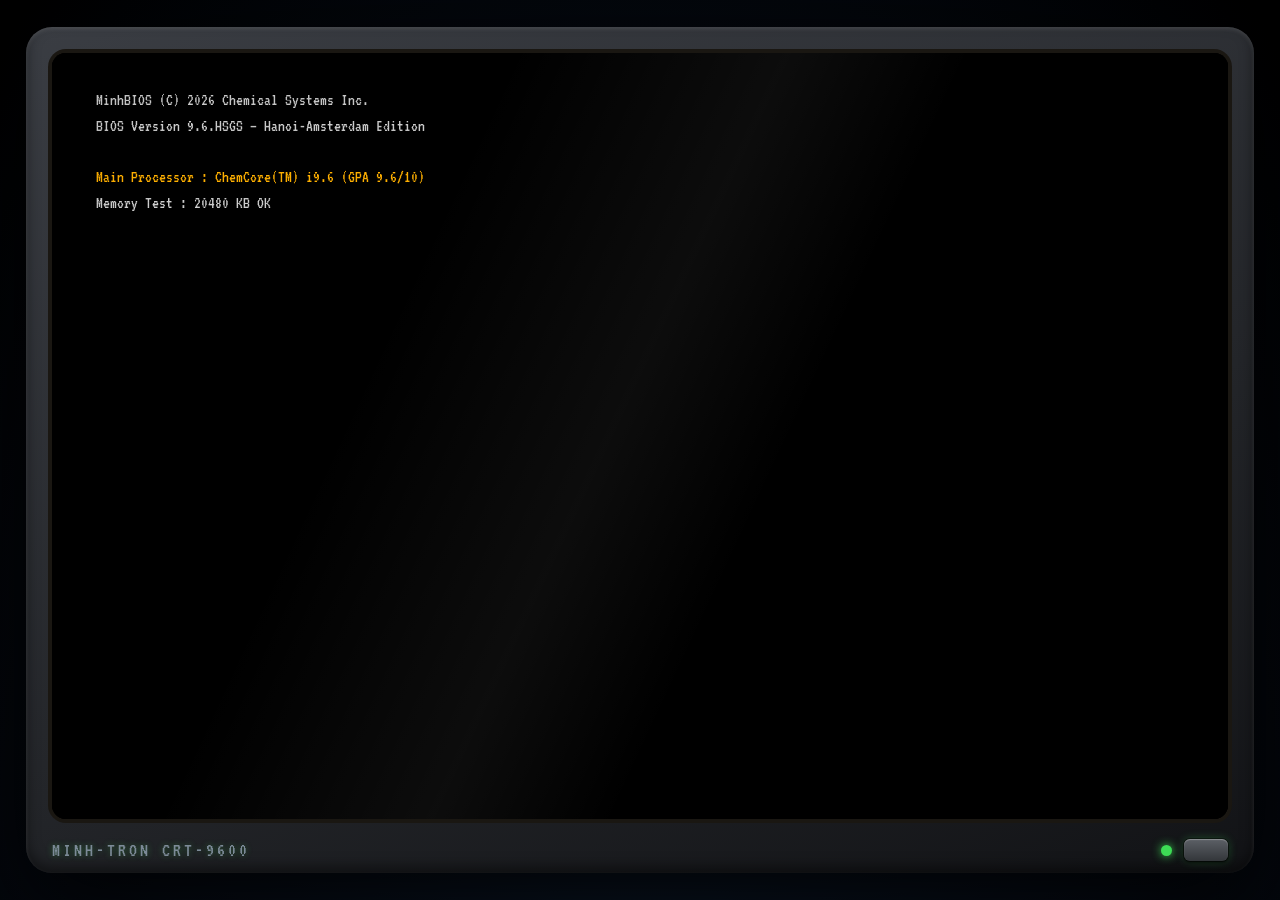
==== commit 523381eb: "Add files via upload" ====
--- a/index.html
+++ b/index.html
@@ -54,13 +54,13 @@
 #barin{height:100%;width:0;background:repeating-linear-gradient(90deg,#f5b94c 0 14px,#c98a1b 14px 28px)}
 #bootmsg{font-family:'VT323',monospace;color:#9aa;font-size:18px}
 /* ------------ desktop ------------ */
-#desktop{background:radial-gradient(ellipse at 50% 20%,#0c1a2e 0%,#060c17 45%,#02050a 100%);cursor:default;position:relative;overflow:hidden}
+#desktop{background:radial-gradient(ellipse at 50% 20%,#0c1a2e 0%,#060c17 45%,#02050a 100%);cursor:default;overflow:hidden}
 #molbg{position:absolute;inset:0;z-index:0;pointer-events:none;display:block}
-#icons{position:absolute;top:16px;left:16px;display:flex;flex-direction:column;gap:20px;z-index:1}
-.icon{width:104px;padding:8px 6px;text-align:center;cursor:pointer;border:1px dotted transparent;border-radius:4px;user-select:none}
+#icons{position:absolute;top:14px;left:14px;display:flex;flex-direction:column;flex-wrap:wrap;gap:10px 6px;height:calc(100% - 66px);align-content:flex-start;z-index:1}
+.icon{width:92px;padding:8px 5px;text-align:center;cursor:pointer;border:1px dotted transparent;border-radius:4px;user-select:none}
 .icon:hover{border-color:rgba(255,255,255,.6);background:rgba(255,255,255,.1)}
-.icon .em{font-size:44px;display:block;filter:drop-shadow(0 0 10px rgba(61,220,85,.5)) drop-shadow(2px 2px 0 rgba(0,0,0,.5))}
-.icon span{color:#fff;font-size:12.5px;text-shadow:1px 1px 1px #000;display:inline-block;margin-top:6px;line-height:1.3}
+.icon .em{font-size:38px;display:block;filter:drop-shadow(0 0 10px rgba(61,220,85,.5)) drop-shadow(2px 2px 0 rgba(0,0,0,.5))}
+.icon span{color:#fff;font-size:11.5px;text-shadow:1px 1px 1px #000;display:inline-block;margin-top:5px;line-height:1.25}
 /* windows */
 .win{position:absolute;min-width:280px;background:#c0c0c0;border:2px solid;border-color:#fff #404040 #404040 #fff;
  box-shadow:4px 4px 0 rgba(0,0,0,.35);display:flex;flex-direction:column;max-width:96%;max-height:88%;pointer-events:auto}
@@ -385,6 +385,7 @@
 }
 $("#powerbtn").addEventListener("click",()=>{phase==="off"?powerOn():powerOff();});
 $("#off").addEventListener("click",powerOn);
+setTimeout(()=>{if(phase==="off")powerOn();},700);
 $("#bios").addEventListener("click",bootUp);
 document.addEventListener("keydown",e=>{if(phase==="bios"&&e.target.tagName!=="INPUT")bootUp();});
 $("#boot").addEventListener("click",enterDesktop);
@@ -522,8 +523,9 @@
 }
 
 /* icons */
-const ICONS=[["recycle","🗑️","Recycle<br>Bin"],["mydocs","📁","My<br>Documents"],["term","🖥️","MS-DOS<br>Prompt"],
- ["lab","🧪","Periodic<br>Table.lnk"],["classic","📜","Classic<br>website.url"]];
+const ICONS=[["recycle","🗑️","Recycle<br>Bin"],["mydocs","📁","My<br>Documents"],["about","👤","About<br>Duc Minh"],
+ ["lab","⚗️","Research<br>Lab"],["awards","🏆","Awards"],["acts","🌍","Activities"],
+ ["gallery","🖼️","Photo<br>Gallery"],["term","🖥️","MS-DOS<br>Prompt"],["classic","📜","Classic<br>website.url"]];
 const iconsEl=$("#icons");
 ICONS.forEach(([id,em,label])=>{
  const d=document.createElement("div");d.className="icon";
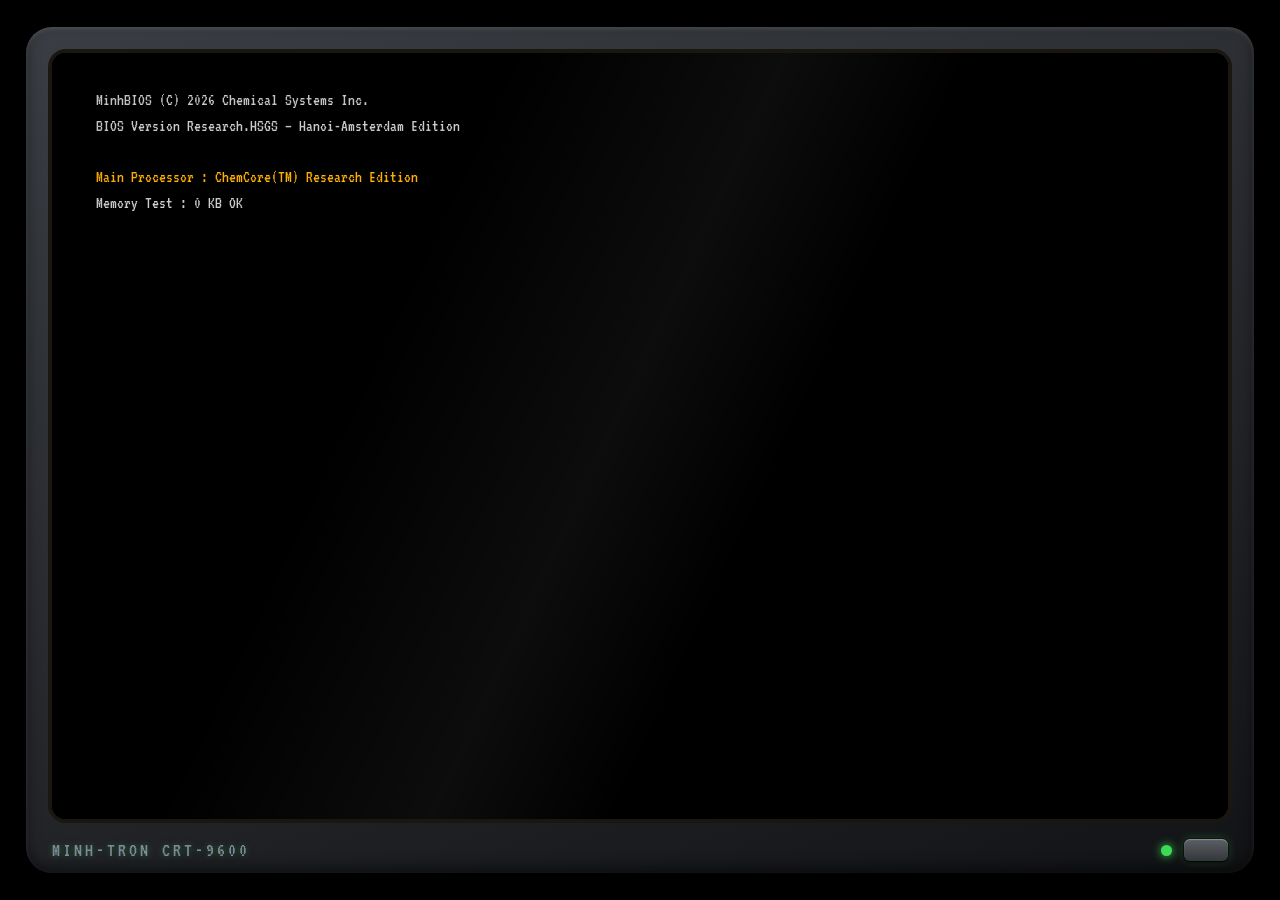
==== commit 462dbf09: "Add files via upload" ====
--- a/index.html
+++ b/index.html
@@ -1,587 +1,635 @@
-<!DOCTYPE html>
-<html lang="en">
-<head>
-<meta charset="UTF-8">
-<meta name="viewport" content="width=device-width, initial-scale=1.0">
-<title>MinhOS — Ton Duc Minh Interactive Portfolio</title>
-<meta name="description" content="Interactive retro-computer portfolio of Ton Duc Minh — JDIE 2025 Double Gold, ICPC 2026 Gold, Chemical Engineering researcher.">
-<link rel="preconnect" href="https://fonts.googleapis.com">
-<link href="https://fonts.googleapis.com/css2?family=VT323&display=swap" rel="stylesheet">
-<style>
-*{margin:0;padding:0;box-sizing:border-box}
-html,body{height:100%;overflow:hidden}
-body{background:radial-gradient(ellipse at 50% 120%,#0a1626 0%,#050a13 55%,#000000 100%);
- font-family:Tahoma,'Segoe UI',sans-serif;display:flex;align-items:center;justify-content:center}
-/* ------------ monitor ------------ */
-#monitor{width:min(96vw,1500px);height:min(94vh,940px);background:linear-gradient(160deg,#3a3d43,#232529 60%,#121316);
- border-radius:26px;padding:26px 26px 54px;box-shadow:0 30px 90px rgba(0,0,0,.85), inset 0 2px 4px rgba(255,255,255,.12), inset 0 -6px 14px rgba(0,0,0,.5);position:relative}
-#screen{width:100%;height:100%;background:#000;border-radius:14px;position:relative;overflow:hidden;
- box-shadow:inset 0 0 40px rgba(0,0,0,.9), 0 0 0 4px #1a1712;}
-#scan{position:absolute;inset:0;pointer-events:none;z-index:900;border-radius:14px;
- background:repeating-linear-gradient(0deg,rgba(0,0,0,.045) 0 1px,transparent 1px 4px)}
-#vig{position:absolute;inset:0;pointer-events:none;z-index:901;border-radius:14px;
- box-shadow:inset 0 0 90px rgba(0,0,0,.28)}
-body.nocrt #scan,body.nocrt #vig,body.nocrt #glow{display:none}
-body.nocrt #screen{animation:none}
-#glow{position:absolute;inset:0;pointer-events:none;z-index:902;border-radius:14px;opacity:.05;
- background:linear-gradient(115deg,transparent 30%,#fff 48%,transparent 60%)}
-.flicker{animation:flick 4s infinite}
-@keyframes flick{0%,100%{opacity:1}97%{opacity:1}98%{opacity:.93}99%{opacity:1}}
-#bezelbar{position:absolute;left:26px;right:26px;bottom:12px;display:flex;align-items:center;justify-content:space-between}
-#brand{font-family:'VT323',monospace;color:#7c8a97;font-size:20px;letter-spacing:3px;text-shadow:0 0 6px rgba(61,220,85,.35)}
-#pwr{display:flex;align-items:center;gap:12px}
-#led{width:11px;height:11px;border-radius:50%;background:#2a2d30;box-shadow:inset 0 1px 2px rgba(0,0,0,.6)}
-#led.on{background:#3ddc55;box-shadow:0 0 10px #3ddc55}
-#powerbtn{width:44px;height:22px;border-radius:6px;border:0;cursor:pointer;background:linear-gradient(#5c6066,#33363a);
- box-shadow:0 2px 3px rgba(0,0,0,.6), inset 0 1px 1px rgba(255,255,255,.3), 0 0 0 1px rgba(0,0,0,.5), 0 0 10px rgba(61,220,85,.3)}
-#powerbtn:hover{box-shadow:0 2px 3px rgba(0,0,0,.6), inset 0 1px 1px rgba(255,255,255,.35), 0 0 0 1px rgba(0,0,0,.5), 0 0 16px rgba(61,220,85,.55)}
-#powerbtn:active{transform:translateY(1px)}
-/* ------------ phases ------------ */
-.phase{position:absolute;inset:0;display:none}
-.phase.on{display:block}
-#off{background:radial-gradient(ellipse at 50% 50%,#0a1a12 0%,#020402 70%);display:none;align-items:center;justify-content:center;cursor:pointer}
-#off.on{display:flex}
-#off span{font-family:'VT323',monospace;color:#3ddc55;font-size:26px;text-shadow:0 0 14px rgba(61,220,85,.7);animation:pulse 2.2s infinite}
-@keyframes pulse{0%,100%{opacity:.5}50%{opacity:1}}
-#bios{background:#000;padding:34px 44px;font-family:'VT323',monospace;color:#cfcfcf;font-size:clamp(15px,1.9vh,22px);line-height:1.5;cursor:pointer}
-#bios .amber{color:#ffb000}
-#bios .ok{color:#3ddc55}
-#boot{background:#000;align-items:center;justify-content:center;flex-direction:column;gap:26px;cursor:pointer}
-#boot.on{display:flex}
-#bootlogo{font-family:'VT323',monospace;font-size:clamp(38px,7vh,68px);color:#fff}
-#bootlogo b{color:#f5b94c}
-#bar{width:min(420px,70%);height:22px;border:2px solid #888;padding:3px}
-#barin{height:100%;width:0;background:repeating-linear-gradient(90deg,#f5b94c 0 14px,#c98a1b 14px 28px)}
-#bootmsg{font-family:'VT323',monospace;color:#9aa;font-size:18px}
-/* ------------ desktop ------------ */
-#desktop{background:radial-gradient(ellipse at 50% 20%,#0c1a2e 0%,#060c17 45%,#02050a 100%);cursor:default;overflow:hidden}
-#molbg{position:absolute;inset:0;z-index:0;pointer-events:none;display:block}
-#icons{position:absolute;top:14px;left:14px;display:flex;flex-direction:column;flex-wrap:wrap;gap:10px 6px;height:calc(100% - 66px);align-content:flex-start;z-index:1}
-.icon{width:92px;padding:8px 5px;text-align:center;cursor:pointer;border:1px dotted transparent;border-radius:4px;user-select:none}
-.icon:hover{border-color:rgba(255,255,255,.6);background:rgba(255,255,255,.1)}
-.icon .em{font-size:38px;display:block;filter:drop-shadow(0 0 10px rgba(61,220,85,.5)) drop-shadow(2px 2px 0 rgba(0,0,0,.5))}
-.icon span{color:#fff;font-size:11.5px;text-shadow:1px 1px 1px #000;display:inline-block;margin-top:5px;line-height:1.25}
-/* windows */
-.win{position:absolute;min-width:280px;background:#c0c0c0;border:2px solid;border-color:#fff #404040 #404040 #fff;
- box-shadow:4px 4px 0 rgba(0,0,0,.35);display:flex;flex-direction:column;max-width:96%;max-height:88%;pointer-events:auto}
-.win.maxed{left:0!important;top:0!important;width:100%!important;height:100%!important;max-width:100%;max-height:100%}
-.tbar{background:linear-gradient(90deg,#000080,#1660c8);color:#fff;padding:4px 6px;display:flex;align-items:center;gap:7px;cursor:grab;user-select:none}
-.tbar b{font-size:12.5px;flex:1;white-space:nowrap;overflow:hidden;text-overflow:ellipsis;font-weight:700}
-.tbar .tico{font-size:14px}
-.tbtn{width:20px;height:18px;background:#c0c0c0;border:2px solid;border-color:#fff #404040 #404040 #fff;
- font-size:10px;font-weight:bold;line-height:1;cursor:pointer;display:flex;align-items:center;justify-content:center;color:#000}
-.tbtn:active{border-color:#404040 #fff #fff #404040}
-.wbody{padding:10px;overflow:auto;font-size:13px;color:#111;background:#c0c0c0;flex:1}
-.wbody.white{background:#fff;border:2px solid;border-color:#404040 #fff #fff #404040;margin:6px;padding:12px}
-.win.inactive .tbar{background:linear-gradient(90deg,#7b7b7b,#a5a5a5)}
-.wbody h3{font-size:13.5px;margin:10px 0 4px;color:#000080}
-.wbody p{margin:6px 0;line-height:1.5}
-.wbody img.ph{max-width:100%;border:1px solid #808080;margin:6px 0;cursor:zoom-in}
-.rowitem{display:flex;gap:10px;border:1px solid #9a9a9a;background:#fff;padding:8px;margin-bottom:8px;align-items:flex-start}
+<!DOCTYPE html>
+<html lang="en">
+<head>
+<meta charset="UTF-8">
+<meta name="viewport" content="width=device-width, initial-scale=1.0">
+<title>MinhOS — Ton Duc Minh Interactive Portfolio</title>
+<meta name="description" content="Interactive retro-computer portfolio of Ton Duc Minh — JDIE 2025 Double Gold, ICPC 2026 Gold, Chemical Engineering researcher.">
+<link rel="preconnect" href="https://fonts.googleapis.com">
+<link href="https://fonts.googleapis.com/css2?family=VT323&display=swap" rel="stylesheet">
+<style>
+*{margin:0;padding:0;box-sizing:border-box}
+html,body{height:100%;overflow:hidden}
+body{background:#000;
+ font-family:Tahoma,'Segoe UI',sans-serif;display:flex;align-items:center;justify-content:center}
+/* ------------ monitor ------------ */
+#monitor{width:min(96vw,1500px);height:min(94vh,940px);background:linear-gradient(160deg,#3a3d43,#232529 60%,#121316);
+ border-radius:26px;padding:26px 26px 54px;box-shadow:0 30px 90px rgba(0,0,0,.85), inset 0 2px 4px rgba(255,255,255,.12), inset 0 -6px 14px rgba(0,0,0,.5);position:relative}
+#screen{width:100%;height:100%;background:#000;border-radius:14px;position:relative;overflow:hidden;
+ box-shadow:inset 0 0 40px rgba(0,0,0,.9), 0 0 0 4px #1a1712;}
+#scan{position:absolute;inset:0;pointer-events:none;z-index:900;border-radius:14px;
+ background:repeating-linear-gradient(0deg,rgba(0,0,0,.045) 0 1px,transparent 1px 4px)}
+#vig{position:absolute;inset:0;pointer-events:none;z-index:901;border-radius:14px;
+ box-shadow:inset 0 0 90px rgba(0,0,0,.28)}
+body.nocrt #scan,body.nocrt #vig,body.nocrt #glow{display:none}
+body.nocrt #screen{animation:none}
+#glow{position:absolute;inset:0;pointer-events:none;z-index:902;border-radius:14px;opacity:.05;
+ background:linear-gradient(115deg,transparent 30%,#fff 48%,transparent 60%)}
+.flicker{animation:flick 4s infinite}
+@keyframes flick{0%,100%{opacity:1}97%{opacity:1}98%{opacity:.93}99%{opacity:1}}
+#bezelbar{position:absolute;left:26px;right:26px;bottom:12px;display:flex;align-items:center;justify-content:space-between}
+#brand{font-family:'VT323',monospace;color:#7c8a97;font-size:20px;letter-spacing:3px;text-shadow:0 0 6px rgba(61,220,85,.35)}
+#pwr{display:flex;align-items:center;gap:12px}
+#led{width:11px;height:11px;border-radius:50%;background:#2a2d30;box-shadow:inset 0 1px 2px rgba(0,0,0,.6)}
+#led.on{background:#3ddc55;box-shadow:0 0 10px #3ddc55}
+#powerbtn{width:44px;height:22px;border-radius:6px;border:0;cursor:pointer;background:linear-gradient(#5c6066,#33363a);
+ box-shadow:0 2px 3px rgba(0,0,0,.6), inset 0 1px 1px rgba(255,255,255,.3), 0 0 0 1px rgba(0,0,0,.5), 0 0 10px rgba(61,220,85,.3)}
+#powerbtn:hover{box-shadow:0 2px 3px rgba(0,0,0,.6), inset 0 1px 1px rgba(255,255,255,.35), 0 0 0 1px rgba(0,0,0,.5), 0 0 16px rgba(61,220,85,.55)}
+#powerbtn:active{transform:translateY(1px)}
+/* ------------ phases ------------ */
+.phase{position:absolute;inset:0;display:none}
+.phase.on{display:block}
+#off{background:radial-gradient(ellipse at 50% 50%,#0a1a12 0%,#020402 70%);display:none;align-items:center;justify-content:center;cursor:pointer}
+#off.on{display:flex}
+#off span{font-family:'VT323',monospace;color:#3ddc55;font-size:26px;text-shadow:0 0 14px rgba(61,220,85,.7);animation:pulse 2.2s infinite}
+@keyframes pulse{0%,100%{opacity:.5}50%{opacity:1}}
+#bios{background:#000;padding:34px 44px;font-family:'VT323',monospace;color:#cfcfcf;font-size:clamp(15px,1.9vh,22px);line-height:1.5;cursor:pointer}
+#bios .amber{color:#ffb000}
+#bios .ok{color:#3ddc55}
+#boot{background:#000;align-items:center;justify-content:center;flex-direction:column;gap:26px;cursor:pointer}
+#boot.on{display:flex}
+#bootlogo{font-family:'VT323',monospace;font-size:clamp(38px,7vh,68px);color:#fff}
+#bootlogo b{color:#f5b94c}
+#bar{width:min(420px,70%);height:22px;border:2px solid #888;padding:3px}
+#barin{height:100%;width:0;background:repeating-linear-gradient(90deg,#f5b94c 0 14px,#c98a1b 14px 28px)}
+#bootmsg{font-family:'VT323',monospace;color:#9aa;font-size:18px}
+/* ------------ desktop ------------ */
+#desktop{background:radial-gradient(ellipse at 50% 18%,#071528 0%,#020812 42%,#000 100%);cursor:default;overflow:hidden}
+#molbg{position:absolute;inset:0;z-index:0;pointer-events:none;display:block}
+#icons{position:absolute;top:14px;left:14px;display:flex;flex-direction:column;flex-wrap:wrap;gap:10px 6px;height:calc(100% - 66px);align-content:flex-start;z-index:1}
+.icon{width:92px;padding:8px 5px;text-align:center;cursor:pointer;border:1px dotted transparent;border-radius:4px;user-select:none}
+.icon:hover{border-color:rgba(255,255,255,.6);background:rgba(255,255,255,.1)}
+.icon .em{font-size:38px;display:block;filter:drop-shadow(0 0 10px rgba(61,220,85,.5)) drop-shadow(2px 2px 0 rgba(0,0,0,.5))}
+.icon span{color:#fff;font-size:11.5px;text-shadow:1px 1px 1px #000;display:inline-block;margin-top:5px;line-height:1.25}
+/* windows */
+.win{position:absolute;min-width:280px;background:#c0c0c0;border:2px solid;border-color:#fff #404040 #404040 #fff;
+ box-shadow:4px 4px 0 rgba(0,0,0,.35);display:flex;flex-direction:column;max-width:96%;max-height:88%;pointer-events:auto}
+.win.maxed{left:0!important;top:0!important;width:100%!important;height:100%!important;max-width:100%;max-height:100%}
+.tbar{background:linear-gradient(90deg,#064e3b 0%,#0b5f4b 58%,#991b1b 100%);color:#fff;padding:4px 6px;display:flex;align-items:center;gap:7px;cursor:grab;user-select:none}
+.tbar b{font-size:12.5px;flex:1;white-space:nowrap;overflow:hidden;text-overflow:ellipsis;font-weight:700}
+.tbar .tico{font-size:14px}
+.tbtn{width:20px;height:18px;background:#c0c0c0;border:2px solid;border-color:#fff #404040 #404040 #fff;
+ font-size:10px;font-weight:bold;line-height:1;cursor:pointer;display:flex;align-items:center;justify-content:center;color:#000}
+.tbtn:active{border-color:#404040 #fff #fff #404040}
+.wbody{padding:10px;overflow:auto;font-size:13px;color:#111;background:#c0c0c0;flex:1}
+.wbody.white{background:#fff;border:2px solid;border-color:#404040 #fff #fff #404040;margin:6px;padding:12px}
+.win.inactive .tbar{background:linear-gradient(90deg,#7b7b7b,#a5a5a5)}
+.wbody h3{font-size:13.5px;margin:10px 0 4px;color:#064e3b}
+.wbody p{margin:6px 0;line-height:1.5}
+.wbody img.ph{max-width:100%;border:1px solid #808080;margin:6px 0;cursor:zoom-in}
+.content-group{margin:0 0 16px}
+.group-title{display:flex;align-items:center;gap:8px;margin:2px 0 8px;padding:6px 8px;background:#e7eee9;border-left:5px solid #08775a;color:#123c31;font-size:12px;font-weight:700;text-transform:uppercase;letter-spacing:.6px}
+.rowitem{display:flex;gap:12px;border:1px solid #8d9892;background:#fff;padding:10px;margin-bottom:8px;align-items:flex-start;cursor:pointer;box-shadow:2px 2px 0 rgba(0,0,0,.12);transition:background .12s,border-color .12s,transform .12s}
+.rowitem:hover,.rowitem:focus{background:#f0faf6;border-color:#08775a;transform:translateX(3px);outline:none}
 .rowitem .med{font-size:24px}
-.rowitem img{width:74px;height:74px;object-fit:cover;border:1px solid #808080;cursor:zoom-in;flex:0 0 74px}
+.rowitem img{width:74px;height:74px;object-fit:cover;border:1px solid #808080;flex:0 0 74px}
+.rowitem .placeholder{width:74px;height:74px;display:flex;align-items:center;justify-content:center;background:linear-gradient(145deg,#dcece5,#f5f5f5);border:1px solid #808080;font-size:30px;flex:0 0 74px}
 .rowitem b{font-size:12.5px}
-.rowitem .cat{display:inline-block;background:#000080;color:#fff;font-size:10px;padding:1px 7px;margin-left:6px}
+.rowitem .cat{display:inline-block;background:#08775a;color:#fff;font-size:10px;padding:2px 7px;margin-left:6px}
 .rowitem p{font-size:12px;margin:4px 0 0;line-height:1.45}
-.thumbs{display:grid;grid-template-columns:repeat(auto-fill,minmax(92px,1fr));gap:8px}
-.thumbs img{width:100%;height:82px;object-fit:cover;border:1px solid #808080;cursor:zoom-in}
-.statrow{display:flex;gap:8px;margin:10px 0;flex-wrap:wrap}
-.statbox{border:2px solid;border-color:#808080 #fff #fff #808080;padding:8px 14px;text-align:center;flex:1;min-width:90px}
-.statbox b{display:block;font-size:20px;color:#000080}
-.statbox span{font-size:10.5px;color:#333}
-/* portfolio hub */
-.hub-head{display:flex;align-items:center;gap:14px;padding:14px 16px;border-bottom:2px solid;border-color:#808080 #fff #fff #808080}
-.hub-avatar{width:56px;height:56px;border-radius:50%;object-fit:cover;border:2px solid #000080;flex:0 0 56px}
-.hub-head h2{font-size:15px;color:#000080;letter-spacing:.5px}
-.hub-head p{font-size:11px;color:#444;margin-top:2px}
-.hub-grid{display:grid;grid-template-columns:1fr 1fr;gap:4px;padding:14px}
-.hub-tile{background:#fff;border:2px solid;border-color:#fff #404040 #404040 #fff;padding:16px 8px;text-align:center;cursor:pointer;user-select:none}
-.hub-tile:active{border-color:#404040 #fff #fff #404040}
-.hub-tile:hover{background:#eef2ff}
-.hub-tile .em{font-size:36px;display:block;margin-bottom:6px}
-.hub-tile b{font-size:12px;color:#000}
-/* quicklaunch */
-#quicklaunch{display:flex;gap:5px}
-.qbtn{font-size:16px;padding:4px 9px;background:#c0c0c0;border:2px solid;border-color:#fff #404040 #404040 #fff;cursor:pointer;text-decoration:none;color:#000;display:flex;align-items:center}
-.qbtn:active{border-color:#404040 #fff #fff #404040}
-/* terminal */
-#termwrap{background:#000;color:#3ddc55;font-family:'VT323',monospace;font-size:17px;padding:10px;height:100%;overflow:auto;cursor:text}
-#termwrap .dim{color:#1d7a30}
-#termwrap .wht{color:#ccc}
-#termline{display:flex}
-#termin{background:transparent;border:0;outline:0;color:#3ddc55;font:inherit;flex:1}
-/* taskbar */
-#taskbar{position:absolute;left:0;right:0;bottom:0;height:42px;background:#c0c0c0;border-top:2px solid #fff;
- display:flex;align-items:center;gap:6px;padding:4px 6px;z-index:800}
-#startbtn{display:flex;align-items:center;gap:6px;font-weight:bold;font-size:13px;padding:4px 12px;background:#c0c0c0;
- border:2px solid;border-color:#fff #404040 #404040 #fff;cursor:pointer;user-select:none}
-#startbtn:active{border-color:#404040 #fff #fff #404040}
-#tasks{flex:1;display:flex;gap:5px;overflow:hidden}
-.task{max-width:170px;flex:1;font-size:12px;padding:4px 10px;background:#c0c0c0;border:2px solid;border-color:#fff #404040 #404040 #fff;
- cursor:pointer;white-space:nowrap;overflow:hidden;text-overflow:ellipsis;user-select:none}
-.task.act{border-color:#404040 #fff #fff #404040;background:#dcdcdc;font-weight:bold}
-#clock{font-size:12.5px;padding:4px 12px;border:2px solid;border-color:#808080 #fff #fff #808080}
-#startmenu{position:absolute;bottom:44px;left:6px;width:250px;background:#c0c0c0;border:2px solid;border-color:#fff #404040 #404040 #fff;
- box-shadow:4px 4px 0 rgba(0,0,0,.35);display:none;z-index:850}
-#startmenu.on{display:flex}
-#sside{background:linear-gradient(#000080,#1660c8);color:#fff;writing-mode:vertical-rl;transform:rotate(180deg);
- font-weight:bold;font-size:17px;padding:10px 4px;letter-spacing:2px}
-#sitems{flex:1}
-.sitem{display:flex;gap:10px;align-items:center;padding:9px 12px;font-size:13px;cursor:pointer;color:#000;text-decoration:none}
-.sitem:hover{background:#000080;color:#fff}
-.sep{height:1px;background:#808080;margin:2px 8px;border-bottom:1px solid #fff}
+.rowitem .open-hint{display:block;margin-top:7px;color:#8f1d1d;font-size:10.5px;font-weight:700}
+/* awards: modern portrait cards inspired by the classic portfolio */
+.award-board{background:linear-gradient(135deg,#f7f4ff 0%,#fff7fb 100%);padding:18px;min-height:100%;border:1px solid #e7dff1}
+.award-grid{display:grid;grid-template-columns:repeat(3,minmax(0,1fr));gap:22px;align-items:stretch}
+.award-card{background:rgba(255,255,255,.76);border:1px solid rgba(255,255,255,.9);border-radius:22px;overflow:hidden;display:flex;flex-direction:column;min-height:430px;cursor:pointer;box-shadow:0 14px 34px rgba(75,52,105,.09);transition:transform .2s,box-shadow .2s,border-color .2s}
+.award-card:hover,.award-card:focus{transform:translateY(-5px);box-shadow:0 20px 42px rgba(75,52,105,.16);border-color:#cbbbe0;outline:none}
+.award-cover{height:190px;position:relative;overflow:hidden;background:linear-gradient(145deg,#e8eff1,#f4eaf2);display:flex;align-items:center;justify-content:center}
+.award-cover img{width:100%;height:100%;object-fit:cover;transition:transform .35s}
+.award-card:hover .award-cover img{transform:scale(1.035)}
+.award-cover-placeholder{font-size:68px;filter:drop-shadow(0 6px 12px rgba(0,0,0,.13))}
+.award-badge{position:absolute;top:14px;right:14px;background:rgba(255,255,255,.94);color:#08775a;border:1px solid #e1d8eb;border-radius:999px;padding:7px 12px;font-size:10.5px;font-weight:700;box-shadow:0 5px 16px rgba(34,28,45,.08)}
+.award-card-body{padding:20px 20px 16px;display:flex;flex:1;flex-direction:column}
+.award-card-body h3{font-size:18px;line-height:1.3;color:#1e1b29;margin:0 0 10px}
+.award-card-body p{font-size:13.5px;line-height:1.6;color:#5d566d;margin:0 0 18px}
+.award-card-footer{border-top:1px solid #ece6f1;margin-top:auto;padding-top:14px;display:flex;align-items:center;justify-content:space-between;gap:10px;color:#b91c1c;font-size:11.5px;font-weight:700}
+.award-view{color:#08775a}
+.thumbs{display:grid;grid-template-columns:repeat(auto-fill,minmax(92px,1fr));gap:8px}
+.thumbs img{width:100%;height:82px;object-fit:cover;border:1px solid #808080;cursor:zoom-in}
+.statrow{display:flex;gap:8px;margin:10px 0;flex-wrap:wrap}
+.statbox{border:2px solid;border-color:#808080 #fff #fff #808080;padding:8px 14px;text-align:center;flex:1;min-width:90px}
+.statbox b{display:block;font-size:20px;color:#000080}
+.statbox span{font-size:10.5px;color:#333}
+/* portfolio hub */
+.hub-head{display:flex;align-items:center;gap:14px;padding:14px 16px;border-bottom:2px solid;border-color:#808080 #fff #fff #808080}
+.hub-avatar{width:68px;height:68px;border-radius:50%;object-fit:cover;border:2px solid #08775a;flex:0 0 68px}
+.hub-head h2{font-size:18px;color:#064e3b;letter-spacing:.5px}
+.hub-head p{font-size:11px;color:#444;margin-top:2px}
+.hub-grid{display:grid;grid-template-columns:1fr 1fr;gap:4px;padding:14px}
+.hub-tile{background:#fff;border:2px solid;border-color:#fff #404040 #404040 #fff;padding:16px 8px;text-align:center;cursor:pointer;user-select:none}
+.hub-tile:active{border-color:#404040 #fff #fff #404040}
+.hub-tile:hover{background:#eef8f3;border-color:#fff #08775a #08775a #fff}
+.hub-tile .em{font-size:36px;display:block;margin-bottom:6px}
+.hub-tile b{font-size:12px;color:#000}
+/* quicklaunch */
+#quicklaunch{display:flex;gap:5px}
+.qbtn{font-size:16px;padding:4px 9px;background:#c0c0c0;border:2px solid;border-color:#fff #404040 #404040 #fff;cursor:pointer;text-decoration:none;color:#000;display:flex;align-items:center}
+.qbtn:active{border-color:#404040 #fff #fff #404040}
+/* terminal */
+#termwrap{background:#000;color:#3ddc55;font-family:'VT323',monospace;font-size:17px;padding:10px;height:100%;overflow:auto;cursor:text}
+#termwrap .dim{color:#1d7a30}
+#termwrap .wht{color:#ccc}
+#termline{display:flex}
+#termin{background:transparent;border:0;outline:0;color:#3ddc55;font:inherit;flex:1}
+/* taskbar */
+#taskbar{position:absolute;left:0;right:0;bottom:0;height:42px;background:#c0c0c0;border-top:2px solid #fff;
+ display:flex;align-items:center;gap:6px;padding:4px 6px;z-index:800}
+#startbtn{display:flex;align-items:center;gap:6px;font-weight:bold;font-size:13px;padding:4px 12px;background:#c0c0c0;
+ border:2px solid;border-color:#fff #404040 #404040 #fff;cursor:pointer;user-select:none}
+#startbtn:active{border-color:#404040 #fff #fff #404040}
+#tasks{flex:1;display:flex;gap:5px;overflow:hidden}
+.task{max-width:170px;flex:1;font-size:12px;padding:4px 10px;background:#c0c0c0;border:2px solid;border-color:#fff #404040 #404040 #fff;
+ cursor:pointer;white-space:nowrap;overflow:hidden;text-overflow:ellipsis;user-select:none}
+.task.act{border-color:#404040 #fff #fff #404040;background:#dcdcdc;font-weight:bold}
+#clock{font-size:12.5px;padding:4px 12px;border:2px solid;border-color:#808080 #fff #fff #808080}
+#startmenu{position:absolute;bottom:44px;left:6px;width:250px;background:#c0c0c0;border:2px solid;border-color:#fff #404040 #404040 #fff;
+ box-shadow:4px 4px 0 rgba(0,0,0,.35);display:none;z-index:850}
+#startmenu.on{display:flex}
+#sside{background:linear-gradient(#064e3b,#991b1b);color:#fff;writing-mode:vertical-rl;transform:rotate(180deg);
+ font-weight:bold;font-size:17px;padding:10px 4px;letter-spacing:2px}
+#sitems{flex:1}
+.sitem{display:flex;gap:10px;align-items:center;padding:9px 12px;font-size:13px;cursor:pointer;color:#000;text-decoration:none}
+.sitem:hover{background:#08775a;color:#fff}
+.sep{height:1px;background:#808080;margin:2px 8px;border-bottom:1px solid #fff}
 @media(max-width:700px){
  #monitor{width:100vw;height:100vh;border-radius:0;padding:8px 8px 30px}
  .icon{width:76px}
  .win{left:2%!important;top:4%!important;width:96%!important}
+ .hub-head{padding:12px;gap:10px}
+ .hub-head h2{font-size:15px}
+ .hub-avatar{width:56px;height:56px;flex-basis:56px}
+ .hub-grid{padding:10px}
+ .hub-tile{padding:14px 6px}
+ .rowitem{gap:8px;padding:8px}
+ .rowitem img,.rowitem .placeholder{width:60px;height:60px;flex-basis:60px}
+ .award-board{padding:10px}
+ .award-grid{grid-template-columns:1fr;gap:14px}
+ .award-card{min-height:0;border-radius:17px}
+ .award-cover{height:185px}
+ .award-card-body{padding:16px}
 }
-</style>
-</head>
-<body>
-<div id="monitor">
-  <div id="screen" class="flicker">
-    <div id="off" class="phase on"><span>● CLICK POWER TO START ●</span></div>
-    <div id="bios" class="phase"></div>
-    <div id="boot" class="phase">
-      <div id="bootlogo">Minh<b>OS</b> 98</div>
-      <div id="bar"><div id="barin"></div></div>
-      <div id="bootmsg">Loading chemistry drivers…</div>
-    </div>
-    <div id="desktop" class="phase">
-      <canvas id="molbg"></canvas>
-      <div id="icons"></div>
-      <div id="winlayer" style="position:absolute;inset:0;bottom:42px;pointer-events:none"></div>
-      <div id="startmenu">
+@media(min-width:701px) and (max-width:980px){.award-grid{grid-template-columns:repeat(2,minmax(0,1fr))}}
+</style>
+</head>
+<body>
+<div id="monitor">
+  <div id="screen" class="flicker">
+    <div id="off" class="phase on"><span>● CLICK POWER TO START ●</span></div>
+    <div id="bios" class="phase"></div>
+    <div id="boot" class="phase">
+      <div id="bootlogo">Minh<b>OS</b> 98</div>
+      <div id="bar"><div id="barin"></div></div>
+      <div id="bootmsg">Loading chemistry drivers…</div>
+    </div>
+    <div id="desktop" class="phase">
+      <canvas id="molbg"></canvas>
+      <div id="icons"></div>
+      <div id="winlayer" style="position:absolute;inset:0;bottom:42px;pointer-events:none"></div>
+      <div id="startmenu">
         <div id="sside">MinhOS 98</div>
         <div id="sitems">
-          <div class="sitem" data-app="about">👤 <span>About Duc Minh</span></div>
-          <div class="sitem" data-app="lab">⚗️ <span>Research Lab</span></div>
+          <div class="sitem" data-app="about">👤 <span>About Me</span></div>
+          <div class="sitem" data-app="acts">🌍 <span>Activities</span></div>
           <div class="sitem" data-app="awards">🏆 <span>Awards</span></div>
-          <div class="sitem" data-app="acts">🌍 <span>Activities</span></div>
-          <div class="sitem" data-app="gallery">🖼️ <span>Photo Gallery</span></div>
-          <div class="sitem" data-app="term">🖥️ <span>MS-DOS Prompt</span></div>
-          <div class="sep"></div>
-          <a class="sitem" href="classic.html">📜 <span>Classic website</span></a>
-          <a class="sitem" href="mailto:tonminhbear@gmail.com">✉️ <span>Email Duc Minh</span></a>
+          <div class="sitem" data-app="experience">🧪 <span>Experience</span></div>
           <div class="sitem" id="crtmi">📺 <span>CRT effect: On</span></div>
-          <div class="sep"></div>
-          <div class="sitem" id="shutdownmi">⏻ <span>Shut Down…</span></div>
-        </div>
-      </div>
-      <div id="taskbar">
+          <div class="sep"></div>
+          <div class="sitem" id="shutdownmi">⏻ <span>Shut Down…</span></div>
+        </div>
+      </div>
+      <div id="taskbar">
         <div id="startbtn">🧪 Start</div>
         <div id="tasks"></div>
-        <div id="quicklaunch">
-          <a class="qbtn" href="mailto:tonminhbear@gmail.com" title="Email Duc Minh">✉️</a>
-          <div class="qbtn" id="qgallery" title="Photo Gallery">🖼️</div>
-        </div>
         <div id="clock">--:--</div>
-      </div>
-    </div>
-    <div id="scan"></div><div id="vig"></div><div id="glow"></div>
-  </div>
-  <div id="bezelbar">
-    <span id="brand">MINH-TRON  CRT-9600</span>
-    <div id="pwr"><span id="led"></span><button id="powerbtn" title="Power"></button></div>
-  </div>
-</div>
+      </div>
+    </div>
+    <div id="scan"></div><div id="vig"></div><div id="glow"></div>
+  </div>
+  <div id="bezelbar">
+    <span id="brand">MINH-TRON  CRT-9600</span>
+    <div id="pwr"><span id="led"></span><button id="powerbtn" title="Power"></button></div>
+  </div>
+</div>
+
+<script>
+/* ============ DATA (from Duc Minh's real profile) ============ */
+const DATA = [
+ {id:"act_codefuture",type:"activity",group:"leadership",medal:"💻",title:"CodeFuture",category:"Leadership",date:"",
+  desc:"Leadership experience with CodeFuture, focused on using technology and peer learning to create positive educational impact.",assets:[]},
+ {id:"act_duongtam",type:"activity",group:"leadership",medal:"🧭",title:"Dưỡng Tâm",category:"Leadership",date:"2024–2025",
+  desc:"Leadership and organizational experience through community and team-building activities in the Dưỡng Tâm program.",
+  assets:["assets/images/duongtam-img1.jpg","assets/images/duongtam-img2.jpg","assets/images/duongtam-img3.jpg","assets/images/duongtam-img4.jpg","assets/images/duongtam-img.jpg","assets/images/duongtam-cert.jpg"]},
+ {id:"act_amstronomy",type:"activity",group:"other",medal:"🔭",title:"Hanoi-Amsterdam Astronomy Club",category:"Club Activity",date:"2025",
+  desc:"Human Resources member of the Hanoi-Amsterdam Astronomy Club (Amstronomy), supporting stargazing events and science-communication activities.",
+  assets:["assets/images/amstronomy-cert.jpg","assets/images/amstronomy-cert2.jpg"]},
+ {id:"act_greenhorizon",type:"activity",group:"other",medal:"🌱",title:"Green Horizon",category:"Co-founder",date:"",
+  desc:"Co-founder of Green Horizon, an initiative connecting environmental awareness with youth-led action.",assets:[]},
+ {id:"act_hshk",type:"activity",group:"other",medal:"🎤",title:"High School Help Kit",category:"Speaker",date:"2024",
+  desc:"Guest speaker at Unboxing Day 2024 for High School Help Kit, helping middle-school students prepare for the transition to high school.",
+  assets:["assets/images/hshk-photo.jpg","assets/images/hshk-cert.jpg"]},
+ {id:"act_care",type:"activity",group:"community",medal:"🤝",title:"C.A.R.E.",category:"Community Service",date:"2025",
+  desc:"Human Resources team member for the C.A.R.E. Project, supporting charity outreach and community mentorship.",assets:["assets/images/care-cert.jpg"]},
+ {id:"act_nhitw",type:"activity",group:"community",medal:"🏥",title:"National Children's Hospital",category:"Community Service",date:"2026",
+  desc:"Volunteer work supporting pediatric patients, activities, and hospital logistics at the National Children's Hospital in Hanoi.",
+  assets:["assets/images/nhitw-photo.jpg","assets/images/nhitw-1226.jpg","assets/images/nhitw-1228.jpg","assets/images/nhitw-1230.jpg","assets/images/nhitw-1233.jpg","assets/images/nhitw-1238.jpg"]},
+ {id:"act_winter",type:"activity",group:"community",medal:"🧣",title:"Winter Campaign",category:"Community Service",date:"2025",
+  desc:"Volunteer campaign delivering supplies, warm clothing, and support to disadvantaged communities.",assets:["assets/images/muadongam-img.jpg"]},
+ {id:"act_sos",type:"activity",group:"community",medal:"🏠",title:"SOS Children's Village",category:"Community Service",date:"",
+  desc:"Community service activity supporting children and families through SOS Children's Village.",assets:[]},
+ {id:"act_invisible",type:"activity",group:"passion",medal:"🧬",title:"Invisible Traces",category:"Passion Project",date:"",
+  desc:"A personal passion project exploring the subtle traces that science, people, and everyday choices leave on the world around us.",assets:[]},
 
-<script>
-/* ============ DATA (from Duc Minh's real profile) ============ */
-const DATA = [
- {id:"act_tq2026",type:"activity",medal:"🚌",title:"Tuyên Quang Excursion 2026",category:"Exchange",date:"2026",
-  desc:"Extracurricular excursion to Tuyên Quang with students from many schools: hall seminars, exchange sessions and team-building activities.",
-  assets:["assets/images/tq/tq24.jpg","assets/images/tq/tq27.jpg","assets/images/tq/tq00.jpg","assets/images/tq/tq03.jpg","assets/images/tq/tq06.jpg","assets/images/tq/tq09.jpg","assets/images/tq/tq12.jpg","assets/images/tq/tq15.jpg","assets/images/tq/tq18.jpg","assets/images/tq/tq21.jpg"]},
- {id:"jdie_2025",type:"award",medal:"🥇",title:"Gold Medal & Best Invention — JDIE 2025",category:"International",date:"2025",
-  desc:"Double Gold Medal and Best International Invention Award for BioPure Acne Care at the 12th Japan Design, Idea & Invention Expo in Tokyo. This all-natural biological cream was highly evaluated for its efficacy and sustainable sourcing.",
+ {id:"award_city",type:"award",group:"academic",medal:"🏅",title:"HSG Thành phố",category:"Academic",date:"",
+  desc:"City-level Excellent Student Award in Chemistry.",assets:["assets/images/academic-vinhdanh.jpg"]},
+ {id:"award_district",type:"award",group:"academic",medal:"🏅",title:"HSG Quận",category:"Academic",date:"",
+  desc:"District-level Excellent Student Award in Chemistry.",assets:["assets/images/academic-cert-sp.jpg"]},
+ {id:"award_ukcho",type:"award",group:"academic",medal:"⚗️",title:"UK Chemistry Olympiad (UKChO)",category:"Academic",date:"",
+  desc:"Participation and achievement in the UK Chemistry Olympiad.",assets:[]},
+ {id:"icq_2025",type:"award",group:"academic",medal:"🥇",title:"International Chemistry Quiz (ICQ)",category:"Academic",date:"2025",
+  desc:"Certificate of High Distinction at ICQ 2025, organized by the Royal Australian Chemical Institute (RACI). Ranked first among Vietnamese participants in the senior division.",assets:["assets/images/icq-cert.jpg"]},
+ {id:"c3l6_2025",type:"award",group:"academic",medal:"🥇",title:"C3L6 Chemistry Competition",category:"Academic",date:"2025–2026",
+  desc:"Gold Medal at the C3L6 International Chemistry Competition.",assets:["assets/images/c3l6-cert.jpg"]},
+ {id:"jdie_2025",type:"award",group:"research",medal:"🥇",title:"Double Gold Medal & Outstanding International Invention Award — JDIE",category:"Research & Competition",date:"2025",
+  desc:"Double Gold Medal and Outstanding International Invention Award for BioPure Acne Care at the Japan Design, Idea & Invention Expo in Tokyo.",
   assets:["assets/images/jdie-cert-medal.jpg","assets/images/jdie-cert-inventive.jpg","assets/images/jdie-medal-inventive.jpg","assets/images/jdie-team.jpg","assets/images/jdie-personal.jpg"]},
- {id:"icpc_2026",type:"award",medal:"🥇",title:"Gold Medal — ICPC 2026",category:"International",date:"2026",
-  desc:"Gold Medal at ICPC 2026 for researching herbal effervescent granules from Vietnamese medicinal plants (Folium Perillae & Herba Houttuyniae) to reduce fever. Achieved 96.5% clinical efficacy.",
-  assets:["assets/images/icpc-gold-medal.jpg","assets/images/icpc-cert-personal.jpg","assets/images/icpc-cert-team.jpg"]},
- {id:"icq_2025",type:"award",medal:"🥇",title:"1st Prize — International Chemistry Quiz",category:"International",date:"2025",
-  desc:"Certificate of High Distinction at the ICQ 2025, organized by the Royal Australian Chemical Institute (RACI). Ranked 1st among all Vietnamese participants in the senior division.",
-  assets:["assets/images/icq-cert.jpg"]},
- {id:"c3l6_2025",type:"award",medal:"🥇",title:"Gold Medal — C3L6 Chemistry Competition",category:"International",date:"2025–2026",
-  desc:"Gold Medal at the C3L6 International Chemistry Competition, demonstrating advanced analytical chemistry and complex problem-solving skills.",
-  assets:["assets/images/c3l6-cert.jpg"]},
- {id:"academic_sp",type:"award",medal:"🎓",title:"Academic Excellence & Valedictorian",category:"Academic",date:"2024–2025",
-  desc:"Valedictorian (Chemistry) at HNUE High School for the Gifted. Ranked Top 5 in Chemistry at Hanoi-Amsterdam. Won District-level Excellence Award.",
-  assets:["assets/images/academic-akhoa-sp.jpg","assets/images/academic-cert-sp.jpg","assets/images/academic-top5-ams.jpg","assets/images/academic-vinhdanh.jpg"]},
- {id:"act_hshk",type:"activity",medal:"🎤",title:"Speaker — High School Help Kit",category:"Leadership",date:"2024",
-  desc:"Guest speaker at Unboxing Day 2024 for High School Help Kit, a project with over 75,000 followers dedicated to helping middle-school students transition into high school smoothly.",
-  assets:["assets/images/hshk-photo.jpg","assets/images/hshk-cert.jpg"]},
- {id:"act_amstronomy",type:"activity",medal:"🔭",title:"HR Department — Amstronomy Club",category:"Club Activity",date:"2025",
-  desc:"Human Resources member at the Hanoi-Amsterdam Astronomy Club (16,000+ followers). Co-organized stargazing events and science-communication workshops.",
-  assets:["assets/images/amstronomy-cert.jpg","assets/images/amstronomy-cert2.jpg"]},
- {id:"act_duongtam",type:"activity",medal:"🧭",title:"Dưỡng Tâm (Mind Cultivation) — Leadership",category:"Leadership",date:"2024–2025",
-  desc:"Participated in the Dưỡng Tâm (Mind Cultivation) leadership program, demonstrating strong leadership and organizational skills through community and team-building events.",
-  assets:["assets/images/duongtam-img1.jpg","assets/images/duongtam-img2.jpg","assets/images/duongtam-img3.jpg","assets/images/duongtam-img4.jpg","assets/images/duongtam-img.jpg","assets/images/duongtam-cert.jpg"]},
- {id:"act_care",type:"activity",medal:"🤝",title:"HR Member — C.A.R.E Project",category:"Community Service",date:"2025",
-  desc:"HR team member for the C.A.R.E Project, an initiative founded by Vietnamese students in Singapore/Vietnam for charity outreach and community mentorship.",
-  assets:["assets/images/care-cert.jpg"]},
- {id:"act_muadongam",type:"activity",medal:"🧣",title:"Mùa đông ấm (Warm Winter) 2025",category:"Community Service",date:"2025",
-  desc:"Joined the 'Mùa đông ấm' 2025 charity campaign, bringing supplies, clothing and support to disadvantaged communities in remote areas.",
-  assets:["assets/images/muadongam-img.jpg"]},
- {id:"act_nhitw",type:"activity",medal:"🏥",title:"Charity Volunteer — National Children's Hospital",category:"Community Service",date:"2026",
-  desc:"Volunteered at the National Children's Hospital in Hanoi: supporting pediatric patients, organizing activities and assisting hospital logistics.",
-  assets:["assets/images/nhitw-photo.jpg","assets/images/nhitw-1226.jpg","assets/images/nhitw-1228.jpg","assets/images/nhitw-1230.jpg","assets/images/nhitw-1233.jpg","assets/images/nhitw-1238.jpg"]},
+ {id:"icpc_2026",type:"award",group:"research",medal:"🥇",title:"Gold Medal — ICPC",category:"Research & Competition",date:"2026",
+  desc:"Gold Medal for research on herbal effervescent granules from Vietnamese medicinal plants.",assets:["assets/images/icpc-gold-medal.jpg","assets/images/icpc-cert-personal.jpg","assets/images/icpc-cert-team.jpg"]},
+ {id:"award_aijam",type:"award",group:"research",medal:"🥇",title:"Gold Medal — AIJAM",category:"In Progress",date:"",
+  desc:"Research competition entry currently in progress. Supporting details will be added after completion.",assets:[]},
+ {id:"award_ican",type:"award",group:"research",medal:"🥈",title:"Silver Medal — iCAN Preliminary Round",category:"In Progress",date:"",
+  desc:"Preliminary-round research competition entry currently in progress. Supporting details will be added after completion.",assets:[]},
+
+ {id:"exp_zno",type:"experience",group:"research",medal:"🔬",title:"ZnO/g-C₃N₄ Photocatalyst for Wastewater Treatment",category:"Research Experience",date:"",
+  desc:"Research on ZnO/g-C₃N₄ photocatalytic materials and their potential application in wastewater treatment.",assets:[]},
+ {id:"exp_happani",type:"experience",group:"research",medal:"🧫",title:"HAP/PANI Adsorbent Research",category:"Research Experience",date:"",
+  desc:"Investigation of HAP/PANI composite adsorbents for environmental treatment applications.",assets:[]},
+ {id:"exp_sasd",type:"experience",group:"research",medal:"📄",title:"SASD Proceedings Publication",category:"Research Experience",date:"",
+  desc:"Research work prepared for publication in the SASD proceedings.",assets:[]},
+ {id:"exp_lamthao",type:"experience",group:"internship",medal:"🏭",title:"Lam Thao Superphosphate & Chemicals JSC",category:"Internship & Laboratory",date:"",
+  desc:"Industry exposure to chemical production processes, operations, and laboratory practice at Lam Thao Superphosphate & Chemicals JSC.",assets:[]},
+ {id:"exp_hust",type:"experience",group:"internship",medal:"🧪",title:"Hanoi University of Science and Technology Chemistry Laboratory",category:"Internship & Laboratory",date:"",
+  desc:"Hands-on chemistry laboratory experience at Hanoi University of Science and Technology.",assets:[]},
 ];
-const AWARDS = DATA.filter(d=>d.type==="award"), ACTS = DATA.filter(d=>d.type==="activity");
-const ALLIMG = [...new Set(DATA.flatMap(d=>d.assets))];
-
-/* ============ glowing chemical-molecule background ============ */
-(function(){
- const canvas=document.getElementById("molbg");
- const ctx=canvas.getContext("2d");
- let W=0,H=0,DPR=Math.min(window.devicePixelRatio||1,2);
- function resize(){
-   const r=canvas.parentElement.getBoundingClientRect();
-   W=r.width;H=r.height;
-   canvas.width=W*DPR;canvas.height=H*DPR;
-   canvas.style.width=W+"px";canvas.style.height=H+"px";
-   ctx.setTransform(DPR,0,0,DPR,0,0);
- }
- window.addEventListener("resize",resize);
- resize();
- window.__molResize = resize;
-
- const COLORS=["#3ddc55","#4fd8ff","#a855f7","#ffb000","#ff5da2"];
- const rand=(a,b)=>a+Math.random()*(b-a);
- const pick=()=>COLORS[Math.floor(Math.random()*COLORS.length)];
-
- const N=48;
- const pts=Array.from({length:N},()=>({
-   x:rand(0,W||900),y:rand(0,H||600),vx:rand(-.12,.12),vy:rand(-.12,.12),
-   r:rand(1.4,3),c:pick()
- }));
-
- const HEX=Array.from({length:10},()=>({
-   x:rand(0,W||900),y:rand(0,H||600),rad:rand(32,68),
-   a:rand(0,Math.PI*2),va:rand(-.0015,.0015),
-   vx:rand(-.05,.05),vy:rand(-.05,.05),c:pick()
- }));
-
- function hexPts(cx,cy,r,a){
-   const p=[];
-   for(let i=0;i<6;i++){const t=a+i*Math.PI/3;p.push([cx+Math.cos(t)*r,cy+Math.sin(t)*r]);}
-   return p;
- }
-
- function step(){
-   requestAnimationFrame(step);
-   if(!W||!H)return;
-   ctx.clearRect(0,0,W,H);
-
-   pts.forEach(p=>{
-     p.x+=p.vx;p.y+=p.vy;
-     if(p.x<0||p.x>W)p.vx*=-1;
-     if(p.y<0||p.y>H)p.vy*=-1;
-   });
-   for(let i=0;i<N;i++){
-     for(let j=i+1;j<N;j++){
-       const a=pts[i],b=pts[j],d=Math.hypot(a.x-b.x,a.y-b.y);
-       if(d<130){
-         ctx.strokeStyle=`rgba(120,210,230,${(1-d/130)*0.22})`;
-         ctx.lineWidth=1;
-         ctx.beginPath();ctx.moveTo(a.x,a.y);ctx.lineTo(b.x,b.y);ctx.stroke();
-       }
-     }
-   }
-   pts.forEach(p=>{
-     ctx.save();
-     ctx.shadowColor=p.c;ctx.shadowBlur=8;
-     ctx.fillStyle=p.c;
-     ctx.beginPath();ctx.arc(p.x,p.y,p.r,0,Math.PI*2);ctx.fill();
-     ctx.restore();
-   });
-
-   HEX.forEach(h=>{
-     h.x+=h.vx;h.y+=h.vy;h.a+=h.va;
-     if(h.x<-90)h.x=W+90;if(h.x>W+90)h.x=-90;
-     if(h.y<-90)h.y=H+90;if(h.y>H+90)h.y=-90;
-     const p=hexPts(h.x,h.y,h.rad,h.a);
-     ctx.save();
-     ctx.shadowColor=h.c;ctx.shadowBlur=12;
-     ctx.strokeStyle=h.c;ctx.globalAlpha=.35;ctx.lineWidth=1.4;
-     ctx.beginPath();
-     p.forEach(([x,y],i)=>i===0?ctx.moveTo(x,y):ctx.lineTo(x,y));
-     ctx.closePath();ctx.stroke();
-     ctx.globalAlpha=.85;
-     p.forEach(([x,y])=>{ctx.beginPath();ctx.arc(x,y,2.6,0,Math.PI*2);ctx.fillStyle=h.c;ctx.fill();});
-     ctx.restore();
-   });
- }
- requestAnimationFrame(step);
-})();
-
-
-/* ============ power / boot ============ */
-const $ = s=>document.querySelector(s);
-const phases = {off:$("#off"), bios:$("#bios"), boot:$("#boot"), desktop:$("#desktop")};
-let phase = "off", biosTimers = [];
-function show(p){Object.values(phases).forEach(e=>e.classList.remove("on"));phases[p].classList.add("on");phase=p;}
-const BIOSLINES = [
- ["MinhBIOS (C) 2026 Chemical Systems Inc.","wht"],
- ["BIOS Version 9.6.HSGS — Hanoi-Amsterdam Edition",""],
- ["",""],
- ["Main Processor : ChemCore(TM) i9.6 (GPA 9.6/10)","amber"],
- ["Memory Test    : <mem>0</mem> KB OK",""],
- ["",""],
- ["Detecting IDE drives ...",""],
- ["  Primary Master   : SAT-1550 SSD ......... <span class='ok'>OK</span>",""],
- ["  Primary Slave    : JDIE-2025 GOLDx2 ..... <span class='ok'>OK</span>",""],
- ["  Secondary Master : ICPC-2026 GOLD ....... <span class='ok'>OK</span>",""],
- ["  Secondary Slave  : BIO-PURE LAB ......... <span class='ok'>OK</span>",""],
- ["",""],
- ["Top 5 Chemistry @ Hanoi-Amsterdam ......... <span class='ok'>VERIFIED</span>",""],
- ["",""],
- ["Press any key (or click) to continue _","amber"],
-];
-function powerOn(){
- if(phase!=="off")return;
- $("#led").classList.add("on");
- show("bios");
- const bios=$("#bios");bios.innerHTML="";
- let t=0;
- BIOSLINES.forEach((ln,i)=>{
-  biosTimers.push(setTimeout(()=>{
-    const d=document.createElement("div");
-    if(ln[1])d.className=ln[1];
-    d.innerHTML=ln[0]||"&nbsp;";
-    bios.appendChild(d);
-    if(ln[0].includes("<mem>")){
-      const memEl=d.querySelector("mem");let v=0;
-      const iv=setInterval(()=>{v+=4096;if(v>=65536){v=65536;clearInterval(iv);}memEl.textContent=v;},45);
-      biosTimers.push(iv);
-    }
-  }, t+=(i<3?260:210)));
- });
- biosTimers.push(setTimeout(bootUp, t+1400));
-}
-function bootUp(){
- if(phase!=="bios")return;
- biosTimers.forEach(clearTimeout);
- show("boot");
- let w=0;
- const msgs=["Loading chemistry drivers…","Calibrating beakers…","Mounting C:\\PORTFOLIO…","Synthesizing UI molecules…","Starting MinhOS 98…"];
- const iv=setInterval(()=>{
-   w+=Math.random()*14+6;if(w>100)w=100;
-   $("#barin").style.width=w+"%";
-   $("#bootmsg").textContent=msgs[Math.min(msgs.length-1,Math.floor(w/22))];
-   if(w>=100){clearInterval(iv);setTimeout(enterDesktop,420);}
- },170);
-}
-function enterDesktop(){
- if(phase==="desktop")return;
- show("desktop");
- if(window.__molResize)window.__molResize();
- if(!enterDesktop.done){enterDesktop.done=true;openApp("welcome");}
-}
-function powerOff(){
- Object.keys(WINS).forEach(closeWin);
- $("#led").classList.remove("on");
- $("#barin").style.width="0";
- show("off");enterDesktop.done=false;
-}
-$("#powerbtn").addEventListener("click",()=>{phase==="off"?powerOn():powerOff();});
-$("#off").addEventListener("click",powerOn);
-setTimeout(()=>{if(phase==="off")powerOn();},700);
-$("#bios").addEventListener("click",bootUp);
-document.addEventListener("keydown",e=>{if(phase==="bios"&&e.target.tagName!=="INPUT")bootUp();});
-$("#boot").addEventListener("click",enterDesktop);
-
-/* ============ windows ============ */
-const winlayer=$("#winlayer"), tasksEl=$("#tasks");
-let WINS={}, zTop=10, off=24;
-function openWin(id,icon,title,html,w){
- if(WINS[id]){focusWin(id);return WINS[id];}
- const el=document.createElement("div");el.className="win";el.style.width=(w||520)+"px";
- el.style.left=Math.min(120+(off%180),340)+"px"; el.style.top=Math.min(20+(off%110),150)+"px"; off+=42;
- el.innerHTML=`<div class="tbar"><span class="tico">${icon}</span><b>${title}</b>
-   <div class="tbtn" data-a="min">_</div><div class="tbtn" data-a="max">▢</div><div class="tbtn" data-a="x">✕</div></div>
-   <div class="wbody">${html}</div>`;
- winlayer.appendChild(el);
- const tb=document.createElement("div");tb.className="task";tb.textContent=`${icon} ${title}`;
- tb.onclick=()=>{ if(el.style.display==="none"){el.style.display="flex";focusWin(id);} else if(el.classList.contains("inactive")) focusWin(id); else {el.style.display="none";tb.classList.remove("act");} };
- tasksEl.appendChild(tb);
- WINS[id]={el,tb};
- el.addEventListener("pointerdown",()=>focusWin(id));
- el.querySelector('[data-a="x"]').onclick=e=>{e.stopPropagation();closeWin(id);};
- el.querySelector('[data-a="min"]').onclick=e=>{e.stopPropagation();el.style.display="none";tb.classList.remove("act");};
- el.querySelector('[data-a="max"]').onclick=e=>{
-   e.stopPropagation();
-   if(el.classList.contains("maxed")){
-     el.classList.remove("maxed");
-     el.style.left=el.dataset.pl; el.style.top=el.dataset.pt; el.style.width=el.dataset.pw;
-   }else{
-     el.dataset.pl=el.style.left; el.dataset.pt=el.style.top; el.dataset.pw=el.style.width;
-     el.classList.add("maxed");
-   }
- };
- // drag
- const bar=el.querySelector(".tbar");
- bar.addEventListener("pointerdown",e=>{
-   if(e.target.classList.contains("tbtn")||el.classList.contains("maxed"))return;
-   const r=el.getBoundingClientRect(), pr=winlayer.getBoundingClientRect();
-   const dx=e.clientX-r.left, dy=e.clientY-r.top;
-   function mv(ev){el.style.left=Math.max(-60,Math.min(pr.width-80,ev.clientX-pr.left-dx))+"px";
-                   el.style.top=Math.max(0,Math.min(pr.height-34,ev.clientY-pr.top-dy))+"px";}
-   function up(){document.removeEventListener("pointermove",mv);document.removeEventListener("pointerup",up);}
-   document.addEventListener("pointermove",mv);document.addEventListener("pointerup",up);
- });
- focusWin(id);
- return WINS[id];
-}
-function focusWin(id){
- Object.entries(WINS).forEach(([k,v])=>{v.el.classList.toggle("inactive",k!==id);v.tb.classList.toggle("act",k===id);});
- if(WINS[id]){WINS[id].el.style.zIndex=++zTop;WINS[id].el.style.display="flex";}
-}
-function closeWin(id){const w=WINS[id];if(!w)return;w.el.remove();w.tb.remove();delete WINS[id];}
-
-/* viewer */
-function viewImg(src,cap){
- if(WINS.viewer)closeWin("viewer");
- openWin("viewer","🖼️",cap||"Image Viewer",`<img class="ph" style="cursor:default" src="${src}" alt="">`,640);
-}
-document.addEventListener("click",e=>{
- const im=e.target.closest("img[data-v]");
- if(im){e.preventDefault();viewImg(im.dataset.v, im.alt||"Image Viewer");}
-});
-
-/* ============ app contents ============ */
+const AWARDS = DATA.filter(d=>d.type==="award"), ACTS = DATA.filter(d=>d.type==="activity"), EXPERIENCE = DATA.filter(d=>d.type==="experience");
+const ALLIMG = [...new Set(DATA.flatMap(d=>d.assets))];
+
+/* ============ glowing chemical-molecule background ============ */
+(function(){
+ const canvas=document.getElementById("molbg");
+ const ctx=canvas.getContext("2d");
+ let W=0,H=0,DPR=Math.min(window.devicePixelRatio||1,2);
+ function resize(){
+   const r=canvas.parentElement.getBoundingClientRect();
+   W=r.width;H=r.height;
+   canvas.width=W*DPR;canvas.height=H*DPR;
+   canvas.style.width=W+"px";canvas.style.height=H+"px";
+   ctx.setTransform(DPR,0,0,DPR,0,0);
+ }
+ window.addEventListener("resize",resize);
+ resize();
+ window.__molResize = resize;
+
+ const COLORS=["#22c55e","#38bdf8","#ef4444","#f59e0b","#2563eb"];
+ const rand=(a,b)=>a+Math.random()*(b-a);
+ const pick=()=>COLORS[Math.floor(Math.random()*COLORS.length)];
+
+ const N=48;
+ const pts=Array.from({length:N},()=>({
+   x:rand(0,W||900),y:rand(0,H||600),vx:rand(-.12,.12),vy:rand(-.12,.12),
+   r:rand(1.4,3),c:pick()
+ }));
+
+ const HEX=Array.from({length:10},()=>({
+   x:rand(0,W||900),y:rand(0,H||600),rad:rand(32,68),
+   a:rand(0,Math.PI*2),va:rand(-.0015,.0015),
+   vx:rand(-.05,.05),vy:rand(-.05,.05),c:pick()
+ }));
+
+ function hexPts(cx,cy,r,a){
+   const p=[];
+   for(let i=0;i<6;i++){const t=a+i*Math.PI/3;p.push([cx+Math.cos(t)*r,cy+Math.sin(t)*r]);}
+   return p;
+ }
+
+ function step(){
+   requestAnimationFrame(step);
+   if(!W||!H)return;
+   ctx.clearRect(0,0,W,H);
+
+   pts.forEach(p=>{
+     p.x+=p.vx;p.y+=p.vy;
+     if(p.x<0||p.x>W)p.vx*=-1;
+     if(p.y<0||p.y>H)p.vy*=-1;
+   });
+   for(let i=0;i<N;i++){
+     for(let j=i+1;j<N;j++){
+       const a=pts[i],b=pts[j],d=Math.hypot(a.x-b.x,a.y-b.y);
+       if(d<130){
+         ctx.strokeStyle=`rgba(120,210,230,${(1-d/130)*0.22})`;
+         ctx.lineWidth=1;
+         ctx.beginPath();ctx.moveTo(a.x,a.y);ctx.lineTo(b.x,b.y);ctx.stroke();
+       }
+     }
+   }
+   pts.forEach(p=>{
+     ctx.save();
+     ctx.shadowColor=p.c;ctx.shadowBlur=8;
+     ctx.fillStyle=p.c;
+     ctx.beginPath();ctx.arc(p.x,p.y,p.r,0,Math.PI*2);ctx.fill();
+     ctx.restore();
+   });
+
+   HEX.forEach(h=>{
+     h.x+=h.vx;h.y+=h.vy;h.a+=h.va;
+     if(h.x<-90)h.x=W+90;if(h.x>W+90)h.x=-90;
+     if(h.y<-90)h.y=H+90;if(h.y>H+90)h.y=-90;
+     const p=hexPts(h.x,h.y,h.rad,h.a);
+     ctx.save();
+     ctx.shadowColor=h.c;ctx.shadowBlur=12;
+     ctx.strokeStyle=h.c;ctx.globalAlpha=.35;ctx.lineWidth=1.4;
+     ctx.beginPath();
+     p.forEach(([x,y],i)=>i===0?ctx.moveTo(x,y):ctx.lineTo(x,y));
+     ctx.closePath();ctx.stroke();
+     ctx.globalAlpha=.85;
+     p.forEach(([x,y])=>{ctx.beginPath();ctx.arc(x,y,2.6,0,Math.PI*2);ctx.fillStyle=h.c;ctx.fill();});
+     ctx.restore();
+   });
+ }
+ requestAnimationFrame(step);
+})();
+
+
+/* ============ power / boot ============ */
+const $ = s=>document.querySelector(s);
+const phases = {off:$("#off"), bios:$("#bios"), boot:$("#boot"), desktop:$("#desktop")};
+let phase = "off", biosTimers = [];
+function show(p){Object.values(phases).forEach(e=>e.classList.remove("on"));phases[p].classList.add("on");phase=p;}
+const BIOSLINES = [
+ ["MinhBIOS (C) 2026 Chemical Systems Inc.","wht"],
+ ["BIOS Version Research.HSGS — Hanoi-Amsterdam Edition",""],
+ ["",""],
+ ["Main Processor : ChemCore(TM) Research Edition","amber"],
+ ["Memory Test    : <mem>0</mem> KB OK",""],
+ ["",""],
+ ["Detecting IDE drives ...",""],
+ ["  Primary Master   : PORTFOLIO SSD ........ <span class='ok'>OK</span>",""],
+ ["  Primary Slave    : JDIE-2025 GOLDx2 ..... <span class='ok'>OK</span>",""],
+ ["  Secondary Master : ICPC-2026 GOLD ....... <span class='ok'>OK</span>",""],
+ ["  Secondary Slave  : BIO-PURE LAB ......... <span class='ok'>OK</span>",""],
+ ["",""],
+ ["Chemistry Research Portfolio ............... <span class='ok'>READY</span>",""],
+ ["",""],
+ ["Press any key (or click) to continue _","amber"],
+];
+function powerOn(){
+ if(phase!=="off")return;
+ $("#led").classList.add("on");
+ show("bios");
+ const bios=$("#bios");bios.innerHTML="";
+ let t=0;
+ BIOSLINES.forEach((ln,i)=>{
+  biosTimers.push(setTimeout(()=>{
+    const d=document.createElement("div");
+    if(ln[1])d.className=ln[1];
+    d.innerHTML=ln[0]||"&nbsp;";
+    bios.appendChild(d);
+    if(ln[0].includes("<mem>")){
+      const memEl=d.querySelector("mem");let v=0;
+      const iv=setInterval(()=>{v+=4096;if(v>=65536){v=65536;clearInterval(iv);}memEl.textContent=v;},45);
+      biosTimers.push(iv);
+    }
+  }, t+=(i<3?260:210)));
+ });
+ biosTimers.push(setTimeout(bootUp, t+1400));
+}
+function bootUp(){
+ if(phase!=="bios")return;
+ biosTimers.forEach(clearTimeout);
+ show("boot");
+ let w=0;
+ const msgs=["Loading chemistry drivers…","Calibrating beakers…","Mounting C:\\PORTFOLIO…","Synthesizing UI molecules…","Starting MinhOS 98…"];
+ const iv=setInterval(()=>{
+   w+=Math.random()*14+6;if(w>100)w=100;
+   $("#barin").style.width=w+"%";
+   $("#bootmsg").textContent=msgs[Math.min(msgs.length-1,Math.floor(w/22))];
+   if(w>=100){clearInterval(iv);setTimeout(enterDesktop,420);}
+ },170);
+}
+function enterDesktop(){
+ if(phase==="desktop")return;
+ show("desktop");
+ if(window.__molResize)window.__molResize();
+ if(!enterDesktop.done){enterDesktop.done=true;openApp("welcome");}
+}
+function powerOff(){
+ Object.keys(WINS).forEach(closeWin);
+ $("#led").classList.remove("on");
+ $("#barin").style.width="0";
+ show("off");enterDesktop.done=false;
+}
+$("#powerbtn").addEventListener("click",()=>{phase==="off"?powerOn():powerOff();});
+$("#off").addEventListener("click",powerOn);
+setTimeout(()=>{if(phase==="off")powerOn();},700);
+$("#bios").addEventListener("click",bootUp);
+document.addEventListener("keydown",e=>{if(phase==="bios"&&e.target.tagName!=="INPUT")bootUp();});
+$("#boot").addEventListener("click",enterDesktop);
+
+/* ============ windows ============ */
+const winlayer=$("#winlayer"), tasksEl=$("#tasks");
+let WINS={}, zTop=10, off=24;
+function openWin(id,icon,title,html,w){
+ if(WINS[id]){focusWin(id);return WINS[id];}
+ const el=document.createElement("div");el.className="win";el.style.width=(w||520)+"px";
+ el.style.left=Math.min(120+(off%180),340)+"px"; el.style.top=Math.min(20+(off%110),150)+"px"; off+=42;
+ el.innerHTML=`<div class="tbar"><span class="tico">${icon}</span><b>${title}</b>
+   <div class="tbtn" data-a="min">_</div><div class="tbtn" data-a="max">▢</div><div class="tbtn" data-a="x">✕</div></div>
+   <div class="wbody">${html}</div>`;
+ winlayer.appendChild(el);
+ const tb=document.createElement("div");tb.className="task";tb.textContent=`${icon} ${title}`;
+ tb.onclick=()=>{ if(el.style.display==="none"){el.style.display="flex";focusWin(id);} else if(el.classList.contains("inactive")) focusWin(id); else {el.style.display="none";tb.classList.remove("act");} };
+ tasksEl.appendChild(tb);
+ WINS[id]={el,tb};
+ el.addEventListener("pointerdown",()=>focusWin(id));
+ el.querySelector('[data-a="x"]').onclick=e=>{e.stopPropagation();closeWin(id);};
+ el.querySelector('[data-a="min"]').onclick=e=>{e.stopPropagation();el.style.display="none";tb.classList.remove("act");};
+ el.querySelector('[data-a="max"]').onclick=e=>{
+   e.stopPropagation();
+   if(el.classList.contains("maxed")){
+     el.classList.remove("maxed");
+     el.style.left=el.dataset.pl; el.style.top=el.dataset.pt; el.style.width=el.dataset.pw;
+   }else{
+     el.dataset.pl=el.style.left; el.dataset.pt=el.style.top; el.dataset.pw=el.style.width;
+     el.classList.add("maxed");
+   }
+ };
+ // drag
+ const bar=el.querySelector(".tbar");
+ bar.addEventListener("pointerdown",e=>{
+   if(e.target.classList.contains("tbtn")||el.classList.contains("maxed"))return;
+   const r=el.getBoundingClientRect(), pr=winlayer.getBoundingClientRect();
+   const dx=e.clientX-r.left, dy=e.clientY-r.top;
+   function mv(ev){el.style.left=Math.max(-60,Math.min(pr.width-80,ev.clientX-pr.left-dx))+"px";
+                   el.style.top=Math.max(0,Math.min(pr.height-34,ev.clientY-pr.top-dy))+"px";}
+   function up(){document.removeEventListener("pointermove",mv);document.removeEventListener("pointerup",up);}
+   document.addEventListener("pointermove",mv);document.addEventListener("pointerup",up);
+ });
+ focusWin(id);
+ return WINS[id];
+}
+function focusWin(id){
+ Object.entries(WINS).forEach(([k,v])=>{v.el.classList.toggle("inactive",k!==id);v.tb.classList.toggle("act",k===id);});
+ if(WINS[id]){WINS[id].el.style.zIndex=++zTop;WINS[id].el.style.display="flex";}
+}
+function closeWin(id){const w=WINS[id];if(!w)return;w.el.remove();w.tb.remove();delete WINS[id];}
+
+/* viewer */
+function viewImg(src,cap){
+ if(WINS.viewer)closeWin("viewer");
+ openWin("viewer","🖼️",cap||"Image Viewer",`<img class="ph" style="cursor:default" src="${src}" alt="">`,640);
+}
+document.addEventListener("click",e=>{
+ const im=e.target.closest("img[data-v]");
+ if(im){e.preventDefault();viewImg(im.dataset.v, im.alt||"Image Viewer");}
+});
+
+/* ============ app contents ============ */
 function itemsHTML(list){
- return list.map(d=>`<div class="rowitem">
-   <span class="med">${d.medal}</span>
-   <img src="${d.assets[0]}" data-v="${d.assets[0]}" alt="${d.title}" loading="lazy">
-   <div><b>${d.title}</b><span class="cat">${d.category}</span> <span style="font-size:11px;color:#555">· ${d.date}</span>
-   <p>${d.desc}</p>
-   ${d.assets.length>1?`<p style="font-size:11px;color:#000080;"><a href="#" onclick="openFolder('${d.id}');return false;">📁 Open folder (${d.assets.length} photos)</a></p>`:""}
+ return list.map(d=>`<div class="rowitem" data-detail="${d.id}" role="button" tabindex="0" aria-label="Open details for ${d.title}">
+   ${d.assets.length?`<img src="${d.assets[0]}" alt="" loading="lazy">`:`<span class="placeholder" aria-hidden="true">${d.medal}</span>`}
+   <div><b>${d.title}</b><span class="cat">${d.category}</span>${d.date?` <span style="font-size:11px;color:#555">· ${d.date}</span>`:""}
+   <p>${d.desc}</p><span class="open-hint">Open details →</span>
    </div></div>`).join("");
 }
-function openFolder(id){
+const ACT_GROUPS=[
+ ["leadership","Leadership"],["other","Other Activities"],["community","Community Services"],["passion","Passion Project"]
+];
+const AWARD_GROUPS=[["academic","Academic"],["research","Research & Competition"]];
+const EXPERIENCE_GROUPS=[["research","Research Experience"],["internship","Internship & Laboratory"]];
+function groupedHTML(list,groups){
+ return groups.map(([key,label])=>`<section class="content-group"><div class="group-title">${label}</div>${itemsHTML(list.filter(d=>d.group===key))}</section>`).join("");
+}
+function awardsHTML(list){
+ return `<div class="award-board"><div class="award-grid">${list.map(d=>{
+   const badge=d.category==="In Progress"?"In Progress":d.group==="academic"?"Academic":"International";
+   return `<article class="award-card" data-detail="${d.id}" role="button" tabindex="0" aria-label="Open details for ${d.title}">
+     <div class="award-cover">
+       ${d.assets.length?`<img src="${d.assets[0]}" alt="${d.title}" loading="lazy">`:`<span class="award-cover-placeholder" aria-hidden="true">${d.medal}</span>`}
+       <span class="award-badge">${badge}</span>
+     </div>
+     <div class="award-card-body">
+       <h3>${d.title}</h3>
+       <p>${d.desc}</p>
+       <div class="award-card-footer"><span>${d.date?`▦ ${d.date}`:d.category}</span><span class="award-view">View details →</span></div>
+     </div>
+   </article>`;
+ }).join("")}</div></div>`;
+}
+function openDetail(id){
  const d=DATA.find(x=>x.id===id);
- openWin("f_"+id,"📁",d.title,`<div class="thumbs">${d.assets.map(a=>`<img src="${a}" data-v="${a}" alt="${d.title}" loading="lazy">`).join("")}</div>`,560);
+ if(!d)return;
+ const media=d.assets.length
+   ? `<h3>Supporting media</h3><div class="thumbs">${d.assets.map(a=>`<img src="${a}" data-v="${a}" alt="${d.title}" loading="lazy">`).join("")}</div>`
+   : `<p style="padding:10px;border:1px solid #9a9a9a;background:#eef8f3;color:#345">Supporting media can be added here later.</p>`;
+ openWin("detail_"+id,d.medal,d.title,`<span class="cat">${d.category}</span>${d.date?` <span style="font-size:11px;color:#555">· ${d.date}</span>`:""}<p style="font-size:13px;line-height:1.6;margin:12px 0">${d.desc}</p>${media}`,620);
 }
-window.openFolder=openFolder;
+window.openDetail=openDetail;
+document.addEventListener("click",e=>{const card=e.target.closest("[data-detail]");if(card)openDetail(card.dataset.detail);});
+document.addEventListener("keydown",e=>{const card=e.target.closest("[data-detail]");if(card&&(e.key==="Enter"||e.key===" ")){e.preventDefault();openDetail(card.dataset.detail);}});
 const APPS={
- welcome:{icon:"🧪",title:"My Chemical Portfolio - v0.98",w:460,html:`
+ welcome:{icon:"🧪",title:"My Chemical Portfolio - v1.0",w:720,html:`
    <div class="hub-head">
      <img class="hub-avatar" src="assets/images/jdie-personal.jpg" alt="Duc Minh" onerror="this.style.display='none'">
      <div><h2>WELCOME TO MINH'S RESEARCH LAB</h2><p>Chemistry specialization · Hanoi-Amsterdam HS for the Gifted</p></div>
    </div>
    <div class="hub-grid">
-     <div class="hub-tile" onclick="openApp('about')"><span class="em">👤</span><b>About.exe</b></div>
-     <div class="hub-tile" onclick="openApp('lab')"><span class="em">⚗️</span><b>Research.lab</b></div>
-     <div class="hub-tile" onclick="openApp('awards')"><span class="em">🏆</span><b>Awards.sys</b></div>
-     <div class="hub-tile" onclick="openApp('acts')"><span class="em">🌍</span><b>Activities.log</b></div>
+     <div class="hub-tile" onclick="openApp('about')"><span class="em">👤</span><b>About Me</b></div>
+     <div class="hub-tile" onclick="openApp('acts')"><span class="em">🌍</span><b>Activities</b></div>
+     <div class="hub-tile" onclick="openApp('awards')"><span class="em">🏆</span><b>Awards</b></div>
+     <div class="hub-tile" onclick="openApp('experience')"><span class="em">🧪</span><b>Experience</b></div>
    </div>
-   <p style="padding:0 14px 12px;color:#555;font-size:11px">Tip: Start menu has more (Gallery, MS-DOS Prompt) · the power button on the monitor actually works.</p>`},
- recycle:{icon:"🗑️",title:"Recycle Bin",w:320,html:`<p style="padding:26px 10px;text-align:center;color:#555">The Recycle Bin is empty.</p>`},
- mydocs:{icon:"📁",title:"My Documents",w:520,html:`
+   <p style="padding:0 14px 14px;color:#555;font-size:11px">Choose one of the four folders to explore the portfolio.</p>`},
+ about:{icon:"👤",title:"About Me",w:640,html:`
    <img class="ph" src="assets/images/jdie-personal.jpg" data-v="assets/images/jdie-personal.jpg" alt="Duc Minh" style="max-height:230px;object-fit:cover;width:100%">
-   <div class="statrow">
-     <div class="statbox"><b>9.6</b><span>GPA (Grade 9–11)</span></div>
-     <div class="statbox"><b>1550</b><span>SAT Score</span></div>
-     <div class="statbox"><b>Top 5</b><span>Chemistry HN-Ams</span></div>
-   </div>
-   <p>I am studying in the <b>Chemistry Specialization</b> class at Hanoi-Amsterdam High School for the Gifted, aiming for <b>Chemical Engineering & Bio-Product Engineering</b>.</p>
+   <p>I am Ton Duc Minh, a Chemistry-specialized student at Hanoi-Amsterdam High School for the Gifted. I enjoy turning scientific questions into practical projects with measurable environmental and community value.</p>
+   <h3>Research Interests</h3>
+   <p>Photocatalysts and adsorbent materials for environmental treatment; green chemistry; biomaterials; and sustainable chemical engineering.</p>
+   <h3>Contact</h3>
    <p>📧 <a href="mailto:tonminhbear@gmail.com">tonminhbear@gmail.com</a></p>`},
- about:{icon:"👤",title:"About Duc Minh — Properties",w:520,html:`
-   <img class="ph" src="assets/images/jdie-personal.jpg" data-v="assets/images/jdie-personal.jpg" alt="Duc Minh" style="max-height:230px;object-fit:cover;width:100%">
-   <div class="statrow">
-     <div class="statbox"><b>9.6</b><span>GPA (Grade 9–11)</span></div>
-     <div class="statbox"><b>1550</b><span>SAT Score</span></div>
-     <div class="statbox"><b>Top 5</b><span>Chemistry HN-Ams</span></div>
-   </div>
-   <p>I am studying in the <b>Chemistry Specialization</b> class at Hanoi-Amsterdam High School for the Gifted, aiming for <b>Chemical Engineering & Bio-Product Engineering</b>.</p>
-   <p>My research focuses on synthesizing <b>natural herbal pharmaceuticals</b> and developing environmental treatment systems. I lead the <b>BioPure Acne Care</b> research (🥇 Double Gold, JDIE 2025) and an <b>Herbal Effervescent Tablet</b> for fever reduction (🥇 Gold, ICPC 2026).</p>
-   <p>📧 <a href="mailto:tonminhbear@gmail.com">tonminhbear@gmail.com</a></p>`},
- lab:{icon:"⚗️",title:"Research Lab",w:560,html:`
-   <h3>🧴 BioPure Acne Care — JDIE 2025 Double Gold</h3>
-   <p>All-natural biological anti-acne cream, awarded a Double Gold Medal and Best International Invention at the 12th Japan Design, Idea & Invention Expo (Tokyo). Highly evaluated for efficacy and sustainable sourcing.</p>
-   <img class="ph" src="assets/images/jdie-team.jpg" data-v="assets/images/jdie-team.jpg" alt="JDIE team" loading="lazy">
-   <h3>💊 Herbal Effervescent Tablet — ICPC 2026 Gold</h3>
-   <p>Formulation and evaluation of herbal effervescent granules from Vietnamese medicinal plants — <i>Folium Perillae</i> & <i>Herba Houttuyniae</i> — as a sustainable, eco-friendly fever reducer. Clinical efficacy: <b>96.5%</b>.</p>
-   <img class="ph" src="assets/images/icpc-gold-medal.jpg" data-v="assets/images/icpc-gold-medal.jpg" alt="ICPC gold" loading="lazy">`},
- awards:{icon:"🏆",title:"Awards — 5 objects",w:600,get html(){return itemsHTML(AWARDS);}},
- acts:{icon:"🌍",title:"Activities — 6 objects",w:600,get html(){return itemsHTML(ACTS);}},
- gallery:{icon:"🖼️",title:"Photo Gallery",w:620,get html(){return `<div class="thumbs">${ALLIMG.map(a=>`<img src="${a}" data-v="${a}" alt="photo" loading="lazy">`).join("")}</div>`;}},
- term:{icon:"🖥️",title:"MS-DOS Prompt",w:600,html:`<div id="termwrap">
-   <div class="dim">MinhOS 98 [Version 9.6.1550]<br>(C) 2026 Ton Duc Minh. Type <span class="wht">help</span> for commands.</div>
-   <div id="termout"></div>
-   <div id="termline"><span>C:\\MINH&gt;&nbsp;</span><input id="termin" autocomplete="off" spellcheck="false"></div></div>`},
+ awards:{icon:"🏆",title:`Awards — ${AWARDS.length} objects`,w:1040,get html(){return awardsHTML(AWARDS);}},
+ acts:{icon:"🌍",title:`Activities — ${ACTS.length} objects`,w:720,get html(){return groupedHTML(ACTS,ACT_GROUPS);}},
+ experience:{icon:"🧪",title:`Experience — ${EXPERIENCE.length} objects`,w:720,get html(){return groupedHTML(EXPERIENCE,EXPERIENCE_GROUPS);}},
 };
 function openApp(id){
  const a=APPS[id];if(!a)return;
  const w=openWin(id,a.icon,a.title,a.html,a.w);
- if(id==="term"){
-   w.el.querySelector(".wbody").style.padding="0";
-   const tw=w.el.querySelector("#termwrap");
-   tw.addEventListener("click",()=>{const i=tw.querySelector("#termin");i&&i.focus();});
-   setTimeout(()=>{const i=tw.querySelector("#termin");i&&i.focus();},60);
- }
-}
-
-/* icons */
-const ICONS=[["recycle","🗑️","Recycle<br>Bin"],["mydocs","📁","My<br>Documents"],["about","👤","About<br>Duc Minh"],
- ["lab","⚗️","Research<br>Lab"],["awards","🏆","Awards"],["acts","🌍","Activities"],
- ["gallery","🖼️","Photo<br>Gallery"],["term","🖥️","MS-DOS<br>Prompt"],["classic","📜","Classic<br>website.url"]];
-const iconsEl=$("#icons");
-ICONS.forEach(([id,em,label])=>{
- const d=document.createElement("div");d.className="icon";
- d.innerHTML=`<span class="em">${em}</span><span>${label}</span>`;
- const launch=()=>{
-   if(id==="classic"){
-     const a=document.createElement("a");a.href="classic.html";document.body.appendChild(a);a.click();a.remove();
-   }else openApp(id);
- };
- d.addEventListener("click",()=>{document.querySelectorAll(".icon").forEach(i=>i.style.background="");d.style.background="rgba(255,255,255,.15)";launch();});
- iconsEl.appendChild(d);
-});
-
-/* start menu */
-$("#startbtn").onclick=e=>{e.stopPropagation();$("#startmenu").classList.toggle("on");};
-document.addEventListener("click",e=>{if(!e.target.closest("#startmenu")&&!e.target.closest("#startbtn"))$("#startmenu").classList.remove("on");});
-document.querySelectorAll(".sitem[data-app]").forEach(s=>s.onclick=()=>{$("#startmenu").classList.remove("on");openApp(s.dataset.app);});
-$("#shutdownmi").onclick=()=>{$("#startmenu").classList.remove("on");powerOff();};
-$("#crtmi").onclick=()=>{
- document.body.classList.toggle("nocrt");
- $("#crtmi").querySelector("span").textContent="CRT effect: "+(document.body.classList.contains("nocrt")?"Off":"On");
-};
-
-$("#qgallery").addEventListener("click",()=>openApp("gallery"));
-
-/* clock */
-setInterval(()=>{const d=new Date();$("#clock").textContent=d.toLocaleTimeString([],{hour:"2-digit",minute:"2-digit"});},1000);
-
-/* terminal */
-const CMD={
- help:()=>`Available commands:
-  <span class="wht">about</span>      - who is Duc Minh<br>  <span class="wht">awards</span>     - list awards<br>  <span class="wht">research</span>   - research projects<br>  <span class="wht">activities</span> - community & leadership<br>  <span class="wht">gallery</span>    - open photo gallery<br>  <span class="wht">contact</span>    - contact info<br>  <span class="wht">ver</span> / <span class="wht">date</span> / <span class="wht">cls</span> / <span class="wht">minh</span><br>  <span class="wht">reboot</span> / <span class="wht">shutdown</span>`,
- about:()=>`TON DUC MINH — Chemistry specialization, Hanoi-Amsterdam HS for the Gifted.<br>GPA 9.6 | SAT 1550 | Top 5 Chemistry HN-Ams.<br>Aiming for Chemical Engineering & Bio-Product Engineering.`,
- awards:()=>AWARDS.map(a=>` ${a.medal} ${a.title} (${a.date})`).join("<br>"),
- research:()=>` [1] BioPure Acne Care — JDIE 2025 Double Gold (Tokyo)<br> [2] Herbal Effervescent Tablet — ICPC 2026 Gold (96.5% efficacy)`,
- activities:()=>ACTS.map(a=>` ${a.medal} ${a.title} (${a.date})`).join("<br>"),
- gallery:()=>{openApp("gallery");return "Opening Photo Gallery…";},
- contact:()=>`E-mail: tonminhbear@gmail.com<br>School: Hanoi-Amsterdam High School for the Gifted`,
- ver:()=>"MinhOS 98 [Version 9.6.1550]",
- date:()=>new Date().toString(),
- minh:()=>`<span class="wht">&nbsp;__  __ ___ _  _ _  _<br>|  \\/  |_ _| \\| | || |<br>| |\\/| || || .\` | __ |<br>|_|  |_|___|_|\\_|_||_|  chemist · inventor · student</span>`,
- cls:o=>{o.innerHTML="";return "";},
- reboot:()=>{setTimeout(()=>{powerOff();setTimeout(powerOn,300);},400);return "Rebooting…";},
- shutdown:()=>{setTimeout(powerOff,500);return "It is now safe to turn off your computer.";},
-};
-document.addEventListener("keydown",e=>{
- if(e.target.id!=="termin"||e.key!=="Enter")return;
- const inp=e.target, wrap=inp.closest("#termwrap"), out=wrap.querySelector("#termout"), v=inp.value.trim().toLowerCase();
- out.innerHTML+=`<div><span class="dim">C:\\MINH&gt;</span> ${inp.value.replace(/</g,"&lt;")}</div>`;
- if(v){
-   const fn=CMD[v];
-   out.innerHTML+=`<div>${fn?fn(out):`'${v}' is not recognized as an internal command. Type <span class="wht">help</span>.`}</div>`;
- }
- inp.value="";
- wrap.scrollTop=1e9;
-});
-</script>
-</body>
-</html>
+ if(id==="welcome"||id==="awards")requestAnimationFrame(()=>{
+   if(window.innerWidth<=700)return;
+   const area=winlayer.getBoundingClientRect(), box=w.el.getBoundingClientRect();
+   w.el.style.left=Math.max(12,(area.width-box.width)/2)+"px";
+   w.el.style.top=Math.max(12,(area.height-box.height)/2)+"px";
+ });
+ if(id==="term"){
+   w.el.querySelector(".wbody").style.padding="0";
+   const tw=w.el.querySelector("#termwrap");
+   tw.addEventListener("click",()=>{const i=tw.querySelector("#termin");i&&i.focus();});
+   setTimeout(()=>{const i=tw.querySelector("#termin");i&&i.focus();},60);
+ }
+}
+
+/* icons */
+const ICONS=[["about","👤","About Me"],["acts","🌍","Activities"],["awards","🏆","Awards"],["experience","🧪","Experience"]];
+const iconsEl=$("#icons");
+ICONS.forEach(([id,em,label])=>{
+ const d=document.createElement("div");d.className="icon";
+ d.innerHTML=`<span class="em">${em}</span><span>${label}</span>`;
+ const launch=()=>{
+   openApp(id);
+ };
+ d.addEventListener("click",()=>{document.querySelectorAll(".icon").forEach(i=>i.style.background="");d.style.background="rgba(255,255,255,.15)";launch();});
+ iconsEl.appendChild(d);
+});
+
+/* start menu */
+$("#startbtn").onclick=e=>{e.stopPropagation();$("#startmenu").classList.toggle("on");};
+document.addEventListener("click",e=>{if(!e.target.closest("#startmenu")&&!e.target.closest("#startbtn"))$("#startmenu").classList.remove("on");});
+document.querySelectorAll(".sitem[data-app]").forEach(s=>s.onclick=()=>{$("#startmenu").classList.remove("on");openApp(s.dataset.app);});
+$("#shutdownmi").onclick=()=>{$("#startmenu").classList.remove("on");powerOff();};
+$("#crtmi").onclick=()=>{
+ document.body.classList.toggle("nocrt");
+ $("#crtmi").querySelector("span").textContent="CRT effect: "+(document.body.classList.contains("nocrt")?"Off":"On");
+};
+
+
+/* clock */
+setInterval(()=>{const d=new Date();$("#clock").textContent=d.toLocaleTimeString([],{hour:"2-digit",minute:"2-digit"});},1000);
+
+/* terminal */
+const CMD={
+ help:()=>`Available commands:
+  <span class="wht">about</span>      - who is Duc Minh<br>  <span class="wht">awards</span>     - list awards<br>  <span class="wht">research</span>   - research projects<br>  <span class="wht">activities</span> - community & leadership<br>  <span class="wht">gallery</span>    - open photo gallery<br>  <span class="wht">contact</span>    - contact info<br>  <span class="wht">ver</span> / <span class="wht">date</span> / <span class="wht">cls</span> / <span class="wht">minh</span><br>  <span class="wht">reboot</span> / <span class="wht">shutdown</span>`,
+ about:()=>`TON DUC MINH — Chemistry specialization, Hanoi-Amsterdam HS for the Gifted.<br>Research interests: environmental materials, green chemistry and sustainable chemical engineering.<br>Contact: tonminhbear@gmail.com`,
+ awards:()=>AWARDS.map(a=>` ${a.medal} ${a.title} (${a.date})`).join("<br>"),
+ research:()=>` [1] BioPure Acne Care — JDIE 2025 Double Gold (Tokyo)<br> [2] Herbal Effervescent Tablet — ICPC 2026 Gold (96.5% efficacy)`,
+ activities:()=>ACTS.map(a=>` ${a.medal} ${a.title} (${a.date})`).join("<br>"),
+ gallery:()=>{openApp("gallery");return "Opening Photo Gallery…";},
+ contact:()=>`E-mail: tonminhbear@gmail.com<br>School: Hanoi-Amsterdam High School for the Gifted`,
+ ver:()=>"MinhOS 98 [Portfolio Version 1.0]",
+ date:()=>new Date().toString(),
+ minh:()=>`<span class="wht">&nbsp;__  __ ___ _  _ _  _<br>|  \\/  |_ _| \\| | || |<br>| |\\/| || || .\` | __ |<br>|_|  |_|___|_|\\_|_||_|  chemist · inventor · student</span>`,
+ cls:o=>{o.innerHTML="";return "";},
+ reboot:()=>{setTimeout(()=>{powerOff();setTimeout(powerOn,300);},400);return "Rebooting…";},
+ shutdown:()=>{setTimeout(powerOff,500);return "It is now safe to turn off your computer.";},
+};
+document.addEventListener("keydown",e=>{
+ if(e.target.id!=="termin"||e.key!=="Enter")return;
+ const inp=e.target, wrap=inp.closest("#termwrap"), out=wrap.querySelector("#termout"), v=inp.value.trim().toLowerCase();
+ out.innerHTML+=`<div><span class="dim">C:\\MINH&gt;</span> ${inp.value.replace(/</g,"&lt;")}</div>`;
+ if(v){
+   const fn=CMD[v];
+   out.innerHTML+=`<div>${fn?fn(out):`'${v}' is not recognized as an internal command. Type <span class="wht">help</span>.`}</div>`;
+ }
+ inp.value="";
+ wrap.scrollTop=1e9;
+});
+</script>
+</body>
+</html>
